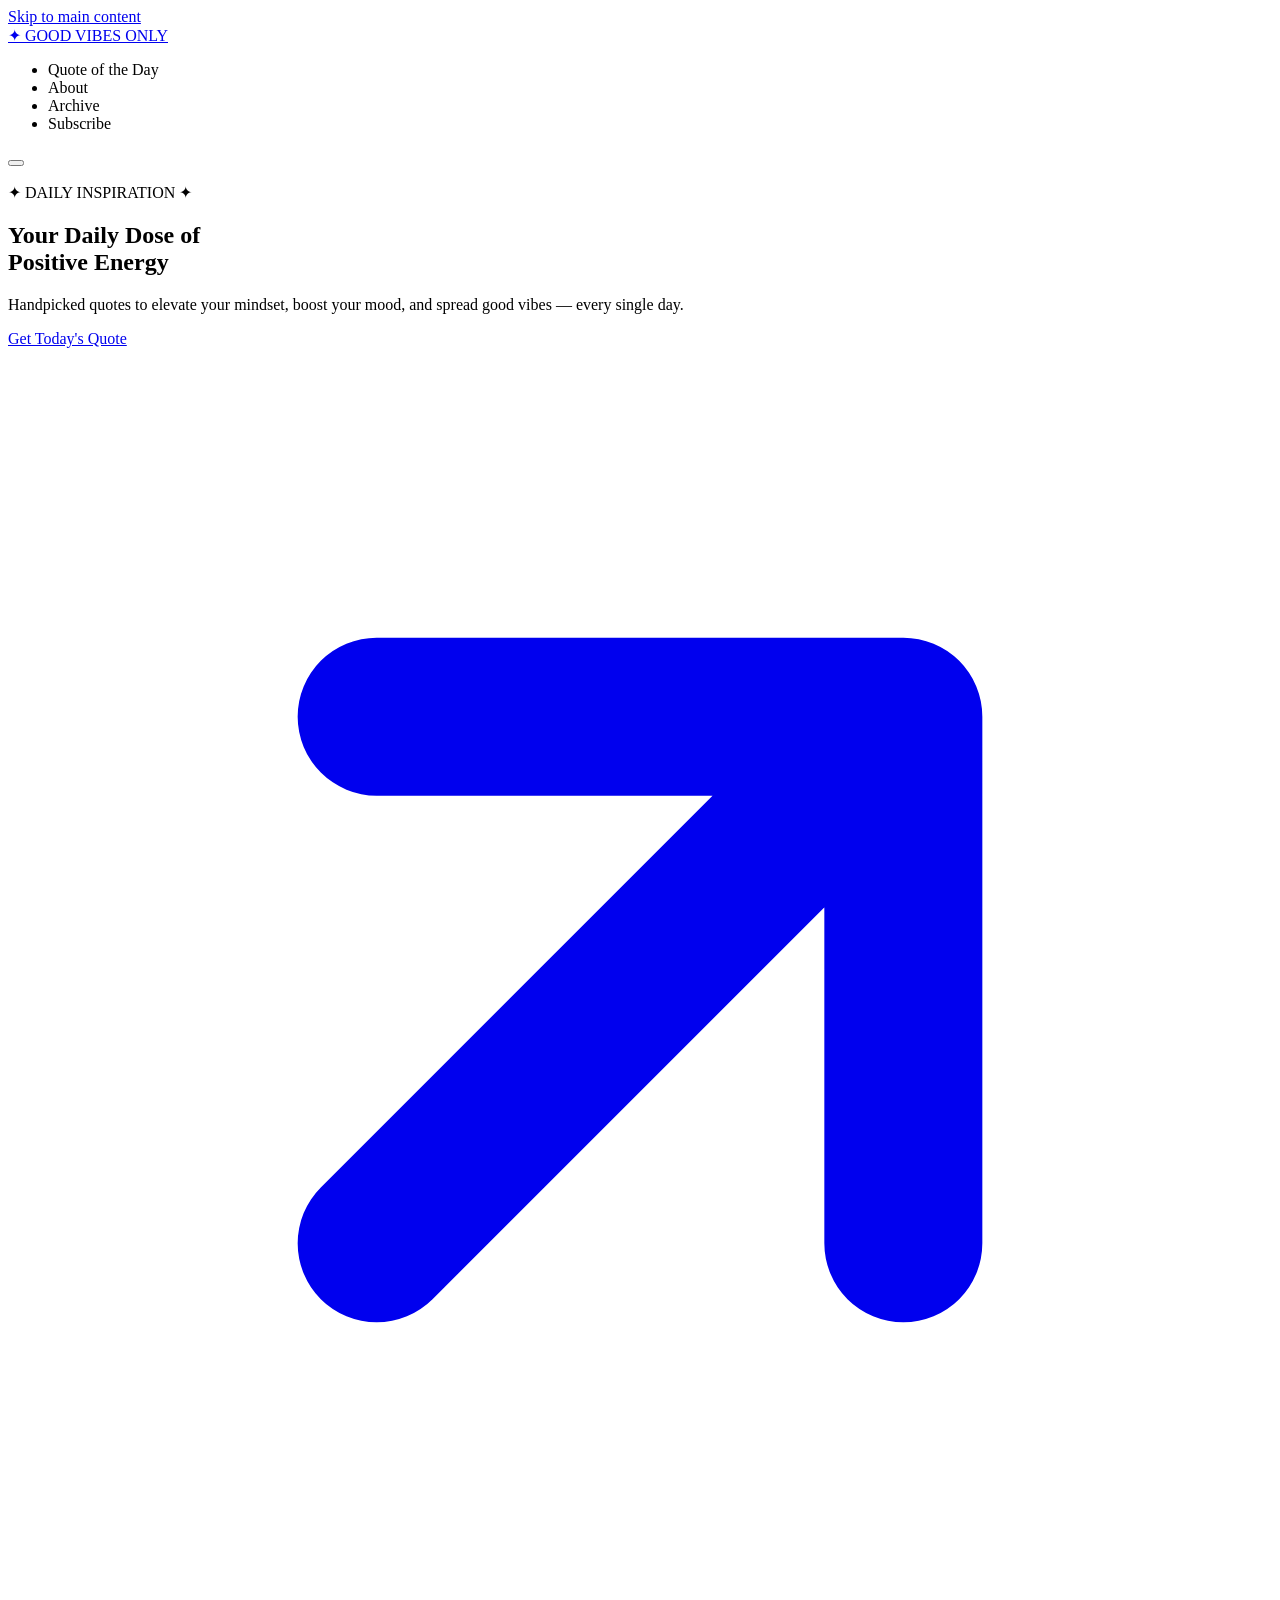
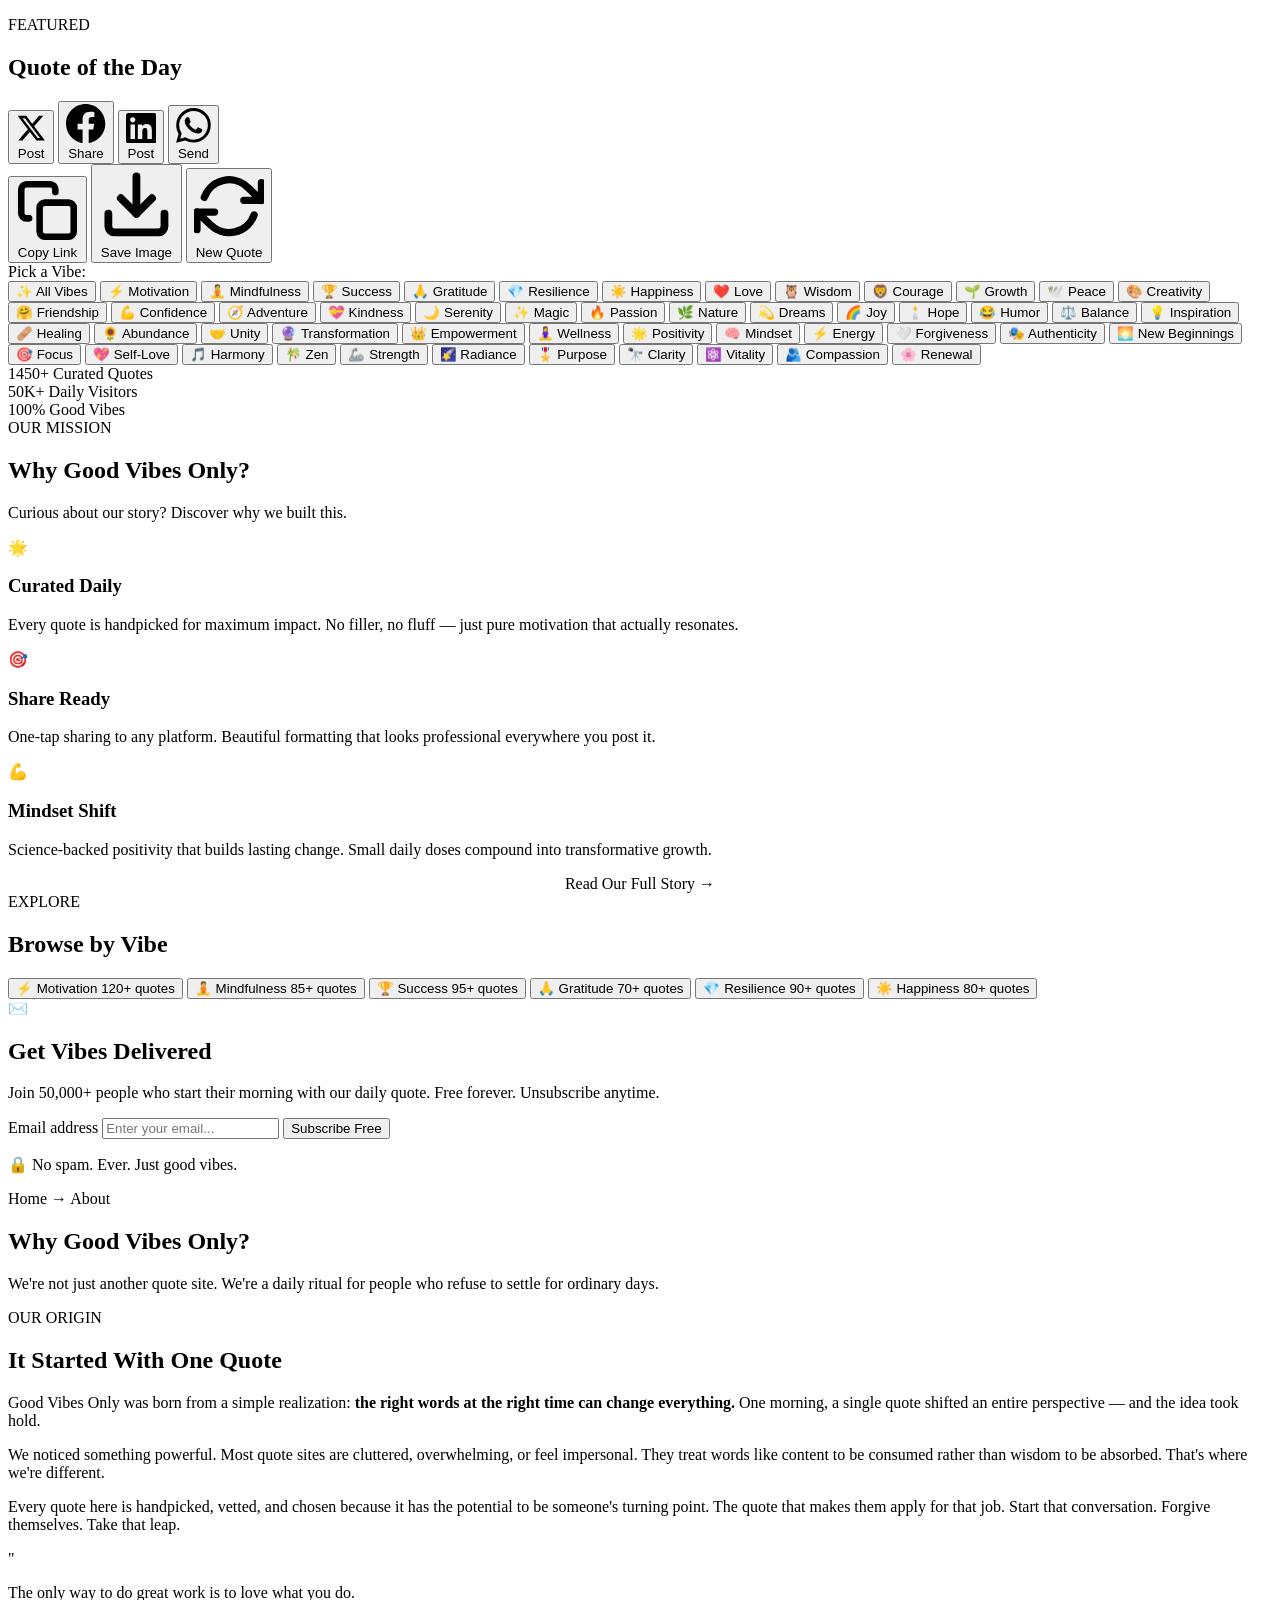
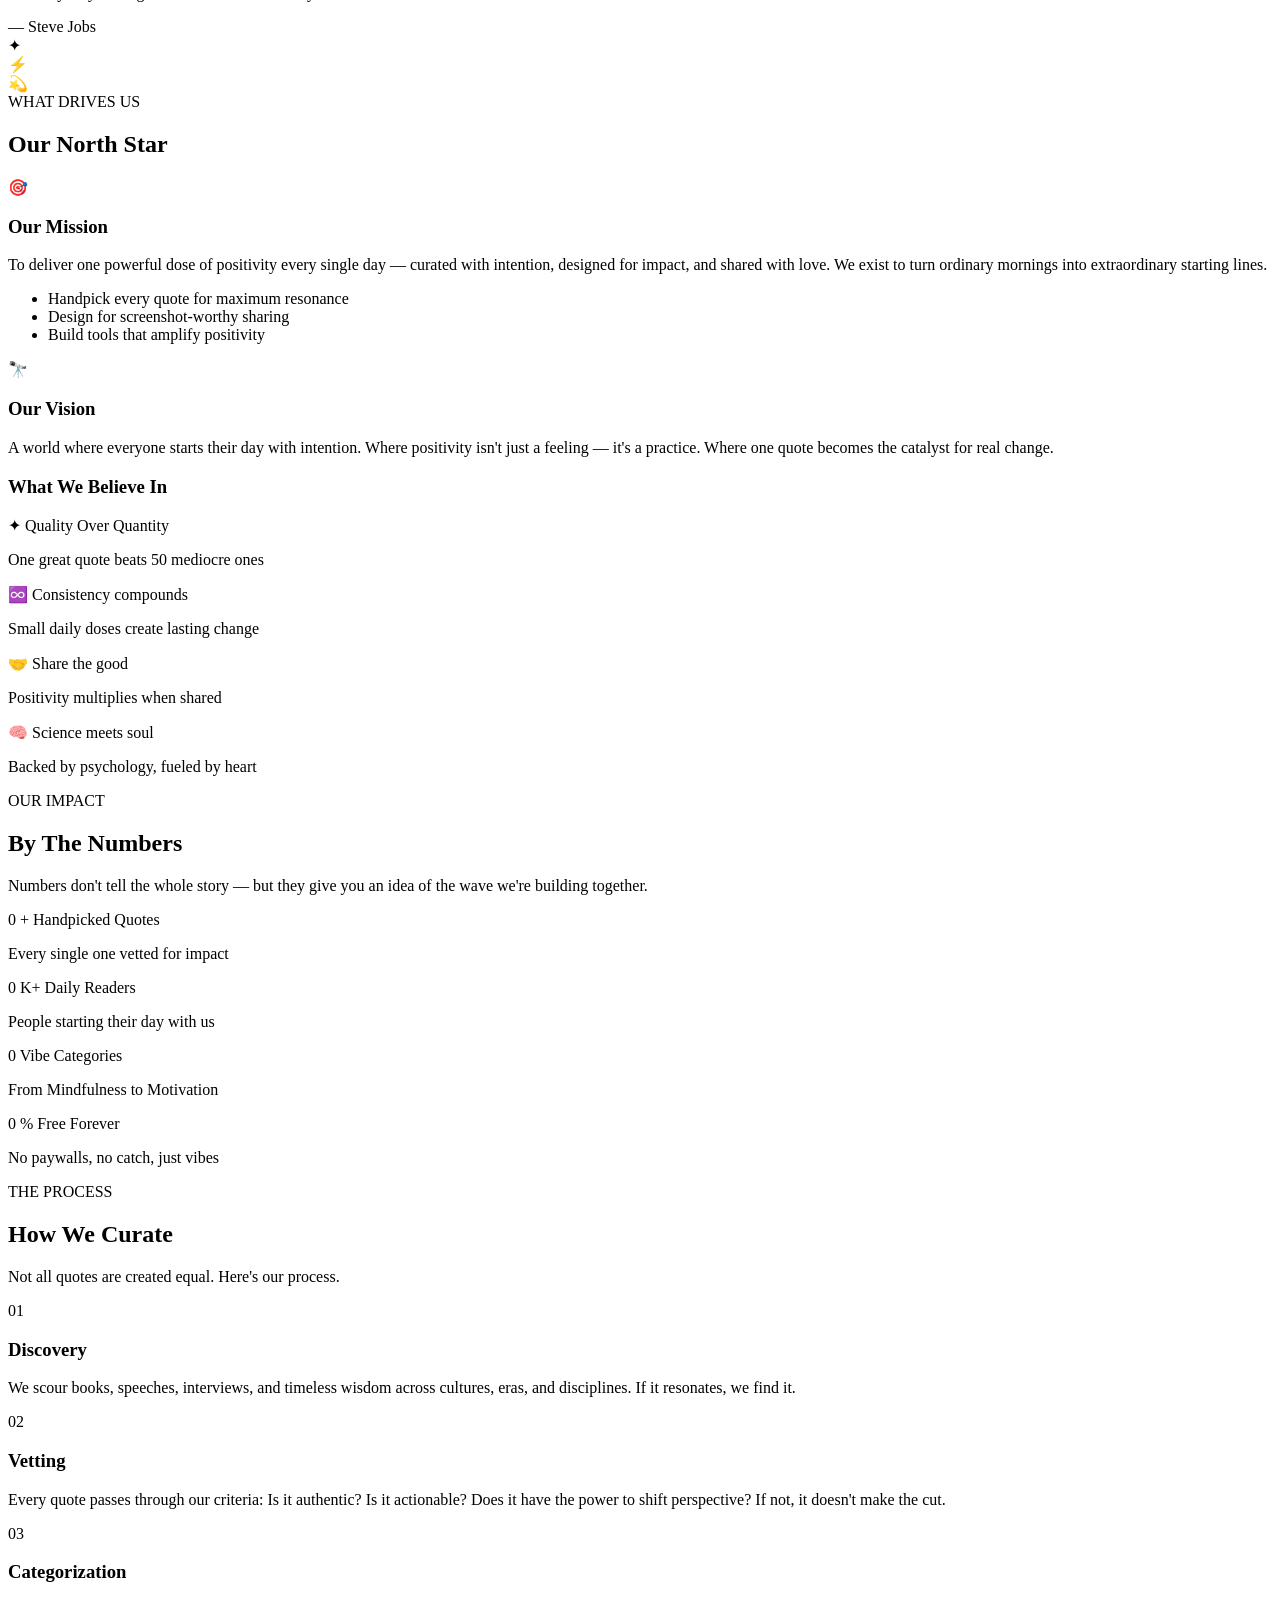
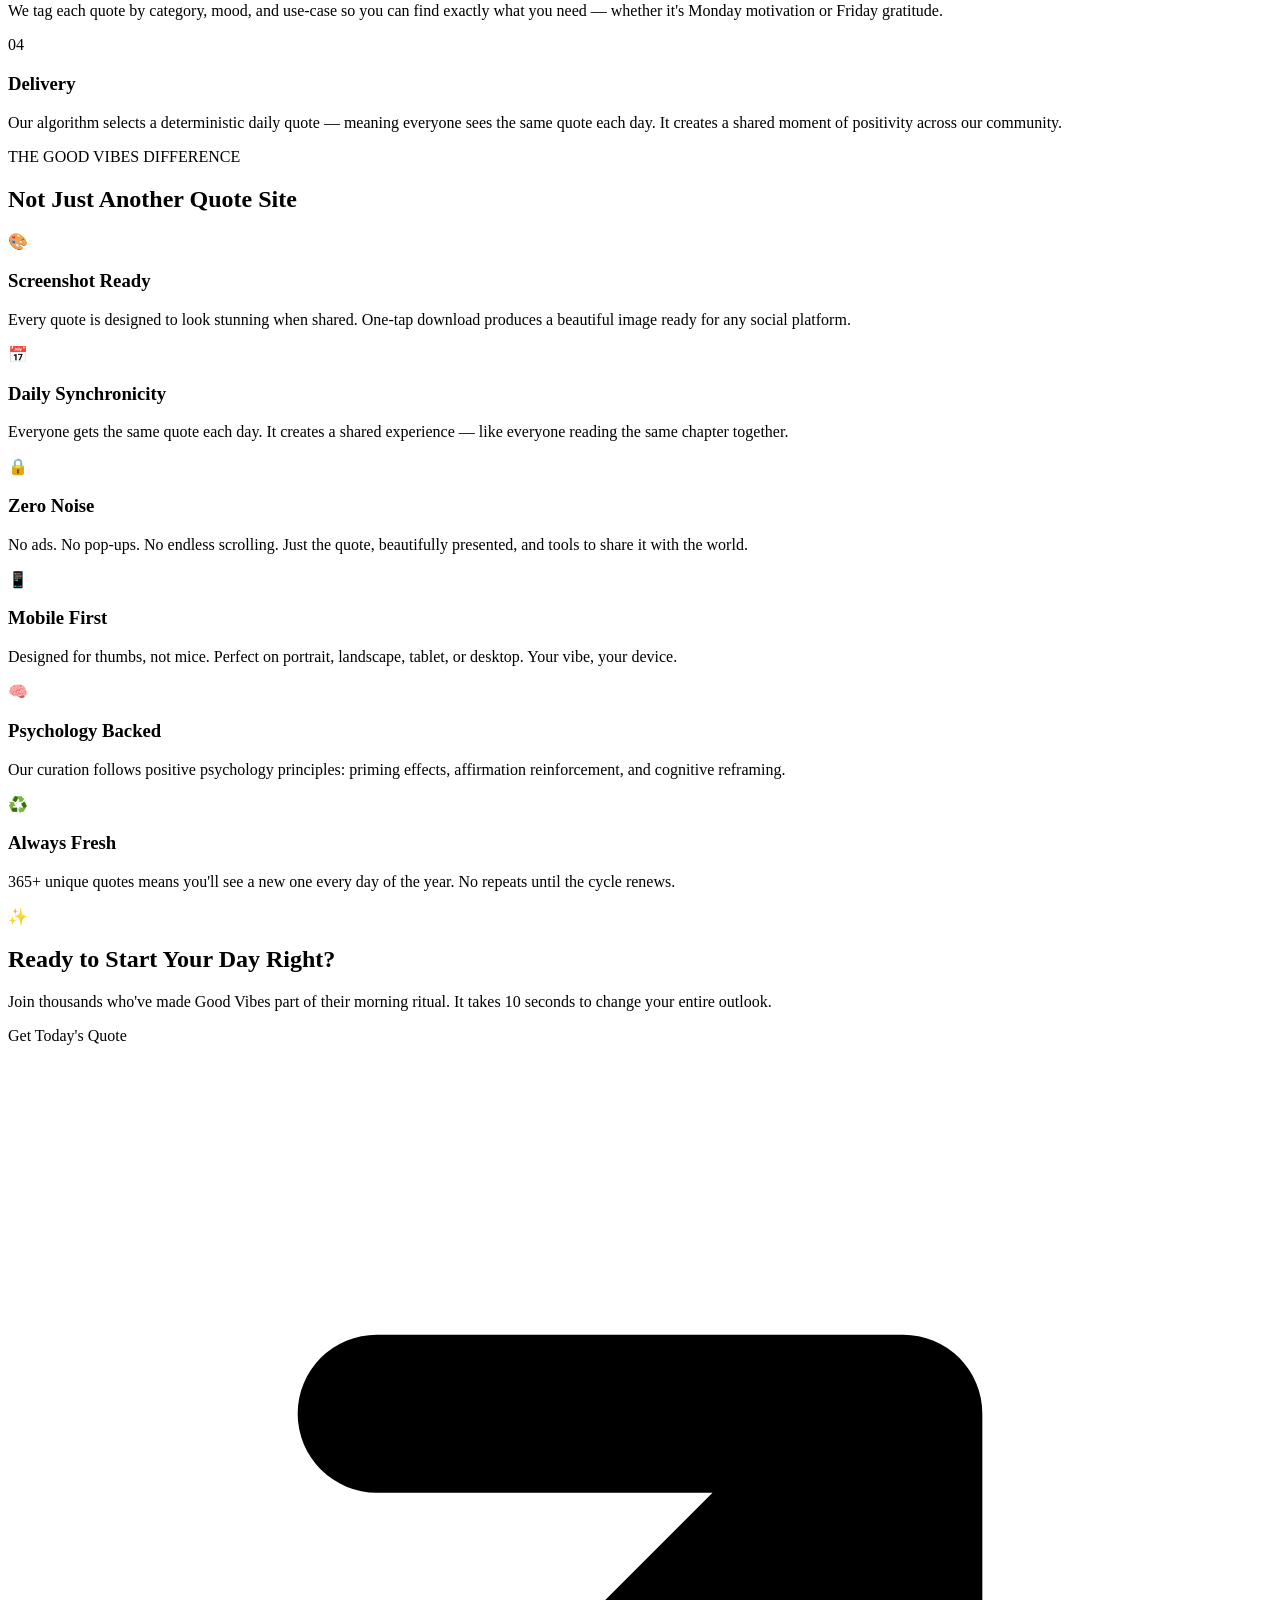
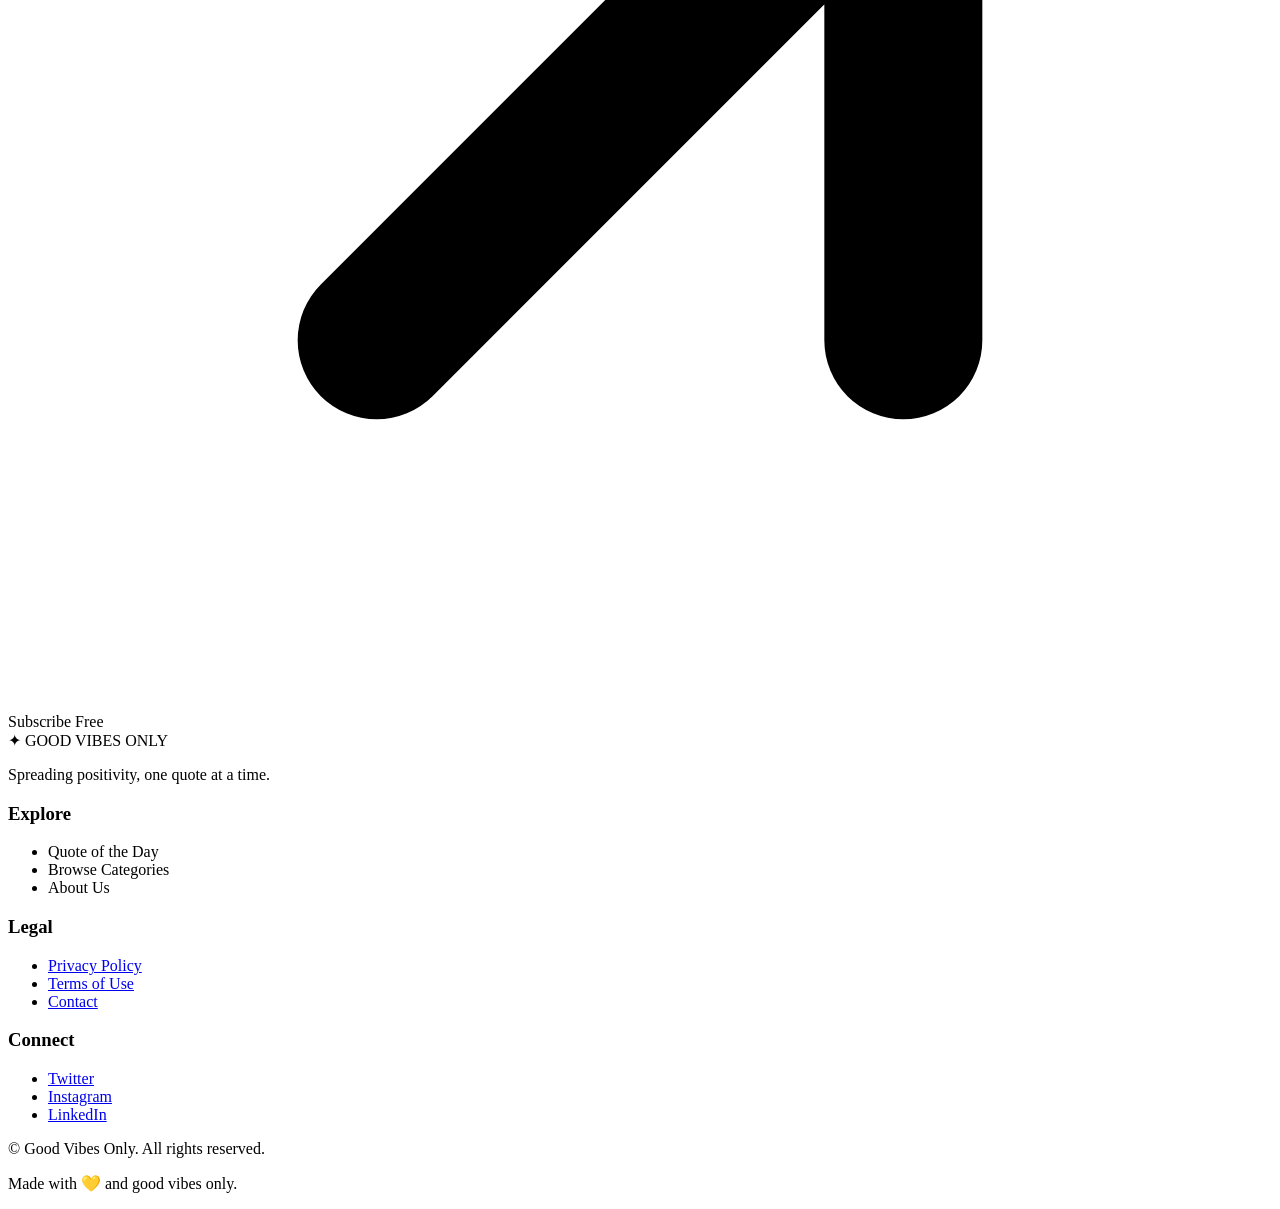
==== index.html @ ecf5b944 "Add index.html" ====
<!DOCTYPE html>
<html lang="en" data-theme="light">
<head>
    <!-- ========== CORE META ========== -->
    <meta charset="UTF-8">
    <meta name="viewport" content="width=device-width, initial-scale=1.0, viewport-fit=cover">
    <meta http-equiv="X-UA-Compatible" content="IE=edge">
    
    <!-- ========== SEO PRIMARY ========== -->
    <title>Good Vibes Only | Daily Positive Quotes & Motivation</title>
    <meta name="title" content="Good Vibes Only | Daily Positive Quotes & Motivation">
    <meta name="description" content="Start your day with powerful positive quotes. Good Vibes Only delivers handpicked motivational quotes to elevate your mindset, boost productivity, and spread positivity. Share inspiration daily.">
    <meta name="keywords" content="positive quotes, daily motivation, good vibes, inspirational quotes, mindfulness, mental health, self improvement, daily affirmations, motivation, positivity">
    <meta name="author" content="Good Vibes Only">
    <meta name="robots" content="index, follow, max-image-preview:large, max-snippet:-1, max-video-preview:-1">
    <link rel="canonical" href="https://goodvibesonly.com/">
    
    <!-- ========== OPEN GRAPH (Facebook/LinkedIn/etc) ========== -->
    <meta property="og:type" content="website">
    <meta property="og:url" content="https://goodvibesonly.com/">
    <meta property="og:title" content="Good Vibes Only | Quote of the Day">
    <meta property="og:description" content="Your daily dose of positivity. Handpicked quotes to inspire, motivate, and transform your mindset.">
    <meta property="og:image" content="https://goodvibesonly.com/img/og-default.jpg">
    <meta property="og:image:width" content="1200">
    <meta property="og:image:height" content="630">
    <meta property="og:image:alt" content="Good Vibes Only - Daily Positive Quote">
    <meta property="og:site_name" content="Good Vibes Only">
    <meta property="og:locale" content="en_US">
    
    <!-- ========== TWITTER CARD ========== -->
    <meta name="twitter:card" content="summary_large_image">
    <meta name="twitter:url" content="https://goodvibesonly.com/">
    <meta name="twitter:title" content="Good Vibes Only | Quote of the Day">
    <meta name="twitter:description" content="Your daily dose of positivity. Handpicked quotes to inspire and transform.">
    <meta name="twitter:image" content="https://goodvibesonly.com/img/twitter-default.jpg">
    <meta name="twitter:creator" content="@goodvibesonly">
    <meta name="twitter:site" content="@goodvibesonly">
    
    <!-- ========== STRUCTURED DATA (JSON-LD) ========== -->
    <script type="application/ld+json">
    {
        "@context": "https://schema.org",
        "@type": "WebSite",
        "name": "Good Vibes Only",
        "url": "https://goodvibesonly.com/",
        "description": "Daily positive quotes and motivation to transform your mindset",
        "publisher": {
            "@type": "Organization",
            "name": "Good Vibes Only",
            "logo": {
                "@type": "ImageObject",
                "url": "https://goodvibesonly.com/img/logo.svg"
            }
        },
        "potentialAction": {
            "@type": "SearchAction",
            "target": "https://goodvibesonly.com/?q={search_term_string}",
            "query-input": "required name=search_term_string"
        }
    }
    </script>
    
    <!-- ========== FAVICON & APP ICONS ========== -->
    <link rel="icon" type="image/svg+xml" href="/img/favicon.svg">
    <link rel="apple-touch-icon" sizes="180x180" href="/img/apple-touch-icon.png">
    <link rel="manifest" href="/site.webmanifest">
    <meta name="theme-color" content="#00aaff">
    <meta name="msapplication-TileColor" content="#00aaff">
    
    <!-- ========== PRECONNECT FOR PERFORMANCE ========== -->
    <link rel="preconnect" href="https://fonts.googleapis.com">
    <link rel="preconnect" href="https://fonts.gstatic.com" crossorigin>
    
    <!-- ========== FONTS (Poppins Bold - Smooth Anatomical) ========== -->
    <link href="https://fonts.googleapis.com/css2?family=Poppins:wght@500;600;700;800;900&family=Inter:wght@400;500;600&display=swap" rel="stylesheet">
    
    <!-- ========== STYLESHEETS ========== -->
    <link rel="stylesheet" href="css/styles.css" id="layout-1">
    <link rel="stylesheet" href="css/styles-blue.css" id="layout-2" disabled>
    <link rel="stylesheet" href="css/about.css">
</head>

<body>
    <!-- ===== SKIP NAVIGATION (Accessibility) ===== -->
    <a href="#main-content" class="skip-link">Skip to main content</a>
    
    <!-- ===== HEADER ===== -->
    <header class="site-header" role="banner">
        <div class="container header-inner">
            <a href="/" class="logo" aria-label="Good Vibes Only - Home">
                <span class="logo-icon" id="logo-toggle" aria-label="Toggle layout theme" title="Click to switch layout">✦</span>
                <span class="logo-text">GOOD VIBES ONLY</span>
            </a>
            <nav class="main-nav" role="navigation" aria-label="Main navigation">
                <ul class="nav-list">
                    <li><a data-route="/#quote-card" class="nav-link active">Quote of the Day</a></li>
                    <li><a data-route="/about" class="nav-link">About</a></li>
                    <li><a data-route="/#archive" class="nav-link">Archive</a></li>
                    <li><a data-route="/#subscribe" class="nav-link nav-cta">Subscribe</a></li>
                </ul>
            </nav>
            <button class="mobile-menu-toggle" aria-label="Toggle menu" aria-expanded="false">
                <span class="hamburger"></span>
            </button>
        </div>
    </header>

    <!-- ===== MAIN CONTENT (SPA PAGES) ===== -->
    <main id="main-content" role="main">
        
        <!-- ============================================ -->
        <!-- PAGE: HOME                                  -->
        <!-- ============================================ -->
        <div data-page="home" class="page-active">
            
            <!-- Hero Section -->
            <section class="hero" aria-label="Hero banner">
                <div class="container hero-inner">
                    <p class="hero-badge" aria-label="Daily inspiration badge">✦ DAILY INSPIRATION ✦</p>
                    <h1 class="hero-title">
                        <div class="hero-prefix">Your Daily Dose of</div>
                        <span class="hero-accent">Positive Energy</span>
                    </h1>
                    <p class="hero-subtitle">Handpicked quotes to elevate your mindset, boost your mood, and spread good vibes — every single day.</p>
                    <a data-route="/#quote-card" href="#quote-card" class="btn btn-primary btn-large">
                        <span>Get Today's Quote</span>
                        <svg class="btn-arrow" viewBox="0 0 24 24" fill="none" stroke="currentColor" stroke-width="3" stroke-linecap="round" stroke-linejoin="round" aria-hidden="true"><path d="M7 17L17 7M17 7H7M17 7V17"/></svg>
                    </a>
                </div>
            </section>

            <!-- Quote of the Day Section -->
            <section id="quote-of-the-day" class="quote-section" aria-labelledby="qotd-heading">
                <div class="container">
                    
                    <!-- Section Header -->
                    <header class="section-header">
                        <span class="section-badge">FEATURED</span>
                        <h2 id="qotd-heading" class="section-title">Quote of the Day</h2>
                        <time id="quote-date" class="quote-date" datetime=""></time>
                    </header>

                    <!-- Quote Card (Screenshot Optimized) -->
                    <article class="quote-card" id="quote-card" itemscope itemtype="https://schema.org/Quote">
                        
                        <!-- Quote Content -->
                        <blockquote class="quote-content" itemprop="text">
                            <p id="quote-text" class="quote-text"></p>
                            <footer class="quote-author" itemscope itemtype="https://schema.org/Person">
                                <cite itemprop="name" id="quote-author"></cite>
                            </footer>
                        </blockquote>

                        <!-- Quote Meta -->
                        <aside class="quote-meta">
                            <span class="quote-category" id="quote-category"></span>
                            <span class="quote-number" id="quote-number"></span>
                        </aside>

                        <!-- Action Buttons -->
                        <div class="quote-actions">
                            
                            <!-- Share Buttons -->
                            <div class="share-group" role="group" aria-label="Share this quote">
                                <button class="btn btn-share btn-twitter" data-platform="twitter" aria-label="Share on Twitter/X">
                                    <svg viewBox="0 0 24 24" fill="currentColor" aria-hidden="true"><path d="M18.244 2.25h3.308l-7.227 8.26 8.502 11.24H16.17l-5.214-6.817L4.99 21.75H1.68l7.73-8.835L1.254 2.25H8.08l4.713 6.231zm-1.161 17.52h1.833L7.084 4.126H5.117z"/></svg>
                                    <span>Post</span>
                                </button>
                                <button class="btn btn-share btn-facebook" data-platform="facebook" aria-label="Share on Facebook">
                                    <svg viewBox="0 0 24 24" fill="currentColor" aria-hidden="true"><path d="M24 12.073c0-6.627-5.373-12-12-12s-12 5.373-12 12c0 5.99 4.388 10.954 10.125 11.854v-8.385H7.078v-3.47h3.047V9.43c0-3.007 1.792-4.669 4.533-4.669 1.312 0 2.686.235 2.686.235v2.953H15.83c-1.491 0-1.956.925-1.956 1.874v2.25h3.328l-.532 3.47h-2.796v8.385C19.612 23.027 24 18.062 24 12.073z"/></svg>
                                    <span>Share</span>
                                </button>
                                <button class="btn btn-share btn-linkedin" data-platform="linkedin" aria-label="Share on LinkedIn">
                                    <svg viewBox="0 0 24 24" fill="currentColor" aria-hidden="true"><path d="M20.447 20.452h-3.554v-5.569c0-1.328-.027-3.037-1.852-3.037-1.853 0-2.136 1.445-2.136 2.939v5.667H9.351V9h3.414v1.561h.046c.477-.9 1.637-1.85 3.37-1.85 3.601 0 4.267 2.37 4.267 5.455v6.286zM5.337 7.433c-1.144 0-2.063-.926-2.063-2.065 0-1.138.92-2.063 2.063-2.063 1.14 0 2.064.925 2.064 2.063 0 1.139-.925 2.065-2.064 2.065zm1.782 13.019H3.555V9h3.564v11.452zM22.225 0H1.771C.792 0 0 .774 0 1.729v20.542C0 23.227.792 24 1.771 24h20.451C23.2 24 24 23.227 24 22.271V1.729C24 .774 23.2 0 22.222 0h.003z"/></svg>
                                    <span>Post</span>
                                </button>
                                <button class="btn btn-share btn-whatsapp" data-platform="whatsapp" aria-label="Share on WhatsApp">
                                    <svg viewBox="0 0 24 24" fill="currentColor" aria-hidden="true"><path d="M17.472 14.382c-.297-.149-1.758-.867-2.03-.967-.273-.099-.471-.148-.67.15-.197.297-.767.966-.94 1.164-.173.199-.347.223-.644.075-.297-.15-1.255-.463-2.39-1.475-.883-.788-1.48-1.761-1.653-2.059-.173-.297-.018-.458.13-.606.134-.133.298-.347.446-.52.149-.174.198-.298.298-.497.099-.198.05-.371-.025-.52-.075-.149-.669-1.612-.916-2.207-.242-.579-.487-.5-.669-.51-.173-.008-.371-.01-.57-.01-.198 0-.52.074-.792.372-.272.297-1.04 1.016-1.04 2.479 0 1.462 1.065 2.875 1.213 3.074.149.198 2.096 3.2 5.077 4.487.709.306 1.262.489 1.694.625.712.227 1.36.195 1.871.118.571-.085 1.758-.719 2.006-1.413.248-.694.248-1.289.173-1.413-.074-.124-.272-.198-.57-.347m-5.421 7.403h-.004a9.87 9.87 0 01-5.031-1.378l-.361-.214-3.741.982.998-3.648-.235-.374a9.86 9.86 0 01-1.51-5.26c.001-5.45 4.436-9.884 9.888-9.884 2.64 0 5.122 1.03 6.988 2.898a9.825 9.825 0 012.893 6.994c-.003 5.45-4.437 9.884-9.885 9.884m8.413-18.297A11.815 11.815 0 0012.05 0C5.495 0 .16 5.335.157 11.892c0 2.096.547 4.142 1.588 5.945L.057 24l6.305-1.654a11.882 11.882 0 005.683 1.448h.005c6.554 0 11.89-5.335 11.893-11.893a11.821 11.821 0 00-3.48-8.413z"/></svg>
                                    <span>Send</span>
                                </button>
                            </div>

                            <!-- Copy Link Button -->
                            <button class="btn btn-secondary btn-copy" id="copy-link-btn" aria-label="Copy quote link">
                                <svg viewBox="0 0 24 24" fill="none" stroke="currentColor" stroke-width="2.5" stroke-linecap="round" stroke-linejoin="round" aria-hidden="true"><rect x="9" y="9" width="13" height="13" rx="2" ry="2"/><path d="M5 15H4a2 2 0 01-2-2V4a2 2 0 012-2h9a2 2 0 012 2v1"/></svg>
                                <span>Copy Link</span>
                            </button>

                            <!-- Download Screenshot Button -->
                            <button class="btn btn-secondary btn-download" id="download-btn" aria-label="Download quote as image">
                                <svg viewBox="0 0 24 24" fill="none" stroke="currentColor" stroke-width="2.5" stroke-linecap="round" stroke-linejoin="round" aria-hidden="true"><path d="M21 15v4a2 2 0 01-2 2H5a2 2 0 01-2-2v-4"/><polyline points="7 10 12 15 17 10"/><line x1="12" y1="15" x2="12" y2="3"/></svg>
                                <span>Save Image</span>
                            </button>

                            <!-- New Quote Button -->
                            <button class="btn btn-accent btn-new-quote" id="new-quote-btn" aria-label="Get new random quote">
                                <svg viewBox="0 0 24 24" fill="none" stroke="currentColor" stroke-width="2.5" stroke-linecap="round" stroke-linejoin="round" aria-hidden="true"><polyline points="23 4 23 10 17 10"/><polyline points="1 20 1 14 7 14"/><path d="M3.51 9a9 9 0 0114.85-3.36L23 10M1 14l4.64 4.36A9 9 0 0020.49 15"/></svg>
                                <span>New Quote</span>
                            </button>
                        </div>
                    </article>

                    <!-- Vibe Selector -->
                    <div class="vibe-selector" aria-label="Filter quotes by vibe">
                        <span class="vibe-label">Pick a Vibe:</span>
                        <div class="vibe-buttons" role="group" aria-label="Vibe categories">
                            <button class="vibe-btn active" data-vibe="all" aria-pressed="true">
                                <span class="vibe-emoji">✨</span>
                                <span class="vibe-name">All Vibes</span>
                            </button>
                            <button class="vibe-btn" data-vibe="motivation" aria-pressed="false">
                                <span class="vibe-emoji">⚡</span>
                                <span class="vibe-name">Motivation</span>
                            </button>
                            <button class="vibe-btn" data-vibe="mindfulness" aria-pressed="false">
                                <span class="vibe-emoji">🧘</span>
                                <span class="vibe-name">Mindfulness</span>
                            </button>
                            <button class="vibe-btn" data-vibe="success" aria-pressed="false">
                                <span class="vibe-emoji">🏆</span>
                                <span class="vibe-name">Success</span>
                            </button>
                            <button class="vibe-btn" data-vibe="gratitude" aria-pressed="false">
                                <span class="vibe-emoji">🙏</span>
                                <span class="vibe-name">Gratitude</span>
                            </button>
                            <button class="vibe-btn" data-vibe="resilience" aria-pressed="false">
                                <span class="vibe-emoji">💎</span>
                                <span class="vibe-name">Resilience</span>
                            </button>
                            <button class="vibe-btn" data-vibe="happiness" aria-pressed="false">
                                <span class="vibe-emoji">☀️</span>
                                <span class="vibe-name">Happiness</span>
                            </button>
                            <button class="vibe-btn" data-vibe="love" aria-pressed="false">
                                <span class="vibe-emoji">❤️</span>
                                <span class="vibe-name">Love</span>
                            </button>
                            <button class="vibe-btn" data-vibe="wisdom" aria-pressed="false">
                                <span class="vibe-emoji">🦉</span>
                                <span class="vibe-name">Wisdom</span>
                            </button>
                            <button class="vibe-btn" data-vibe="courage" aria-pressed="false">
                                <span class="vibe-emoji">🦁</span>
                                <span class="vibe-name">Courage</span>
                            </button>
                            <button class="vibe-btn" data-vibe="growth" aria-pressed="false">
                                <span class="vibe-emoji">🌱</span>
                                <span class="vibe-name">Growth</span>
                            </button>
                            <button class="vibe-btn" data-vibe="peace" aria-pressed="false">
                                <span class="vibe-emoji">🕊️</span>
                                <span class="vibe-name">Peace</span>
                            </button>
                            <button class="vibe-btn" data-vibe="creativity" aria-pressed="false">
                                <span class="vibe-emoji">🎨</span>
                                <span class="vibe-name">Creativity</span>
                            </button>
                            <button class="vibe-btn" data-vibe="friendship" aria-pressed="false">
                                <span class="vibe-emoji">🤗</span>
                                <span class="vibe-name">Friendship</span>
                            </button>
                            <button class="vibe-btn" data-vibe="confidence" aria-pressed="false">
                                <span class="vibe-emoji">💪</span>
                                <span class="vibe-name">Confidence</span>
                            </button>
                            <button class="vibe-btn" data-vibe="adventure" aria-pressed="false">
                                <span class="vibe-emoji">🧭</span>
                                <span class="vibe-name">Adventure</span>
                            </button>
                            <button class="vibe-btn" data-vibe="kindness" aria-pressed="false">
                                <span class="vibe-emoji">💝</span>
                                <span class="vibe-name">Kindness</span>
                            </button>
                            <button class="vibe-btn" data-vibe="serenity" aria-pressed="false">
                                <span class="vibe-emoji">🌙</span>
                                <span class="vibe-name">Serenity</span>
                            </button>
                            <button class="vibe-btn" data-vibe="magic" aria-pressed="false">
                                <span class="vibe-emoji">✨</span>
                                <span class="vibe-name">Magic</span>
                            </button>
                            <button class="vibe-btn" data-vibe="passion" aria-pressed="false">
                                <span class="vibe-emoji">🔥</span>
                                <span class="vibe-name">Passion</span>
                            </button>
                            <button class="vibe-btn" data-vibe="nature" aria-pressed="false">
                                <span class="vibe-emoji">🌿</span>
                                <span class="vibe-name">Nature</span>
                            </button>
                            <button class="vibe-btn" data-vibe="dreams" aria-pressed="false">
                                <span class="vibe-emoji">💫</span>
                                <span class="vibe-name">Dreams</span>
                            </button>
                            <button class="vibe-btn" data-vibe="joy" aria-pressed="false">
                                <span class="vibe-emoji">🌈</span>
                                <span class="vibe-name">Joy</span>
                            </button>
                            <button class="vibe-btn" data-vibe="hope" aria-pressed="false">
                                <span class="vibe-emoji">🕯️</span>
                                <span class="vibe-name">Hope</span>
                            </button>
                            <button class="vibe-btn" data-vibe="humor" aria-pressed="false">
                                <span class="vibe-emoji">😂</span>
                                <span class="vibe-name">Humor</span>
                            </button>
                            <button class="vibe-btn" data-vibe="balance" aria-pressed="false">
                                <span class="vibe-emoji">⚖️</span>
                                <span class="vibe-name">Balance</span>
                            </button>
                            <button class="vibe-btn" data-vibe="inspiration" aria-pressed="false">
                                <span class="vibe-emoji">💡</span>
                                <span class="vibe-name">Inspiration</span>
                            </button>
                            <button class="vibe-btn" data-vibe="healing" aria-pressed="false">
                                <span class="vibe-emoji">🩹</span>
                                <span class="vibe-name">Healing</span>
                            </button>
                            <button class="vibe-btn" data-vibe="abundance" aria-pressed="false">
                                <span class="vibe-emoji">🌻</span>
                                <span class="vibe-name">Abundance</span>
                            </button>
                            <button class="vibe-btn" data-vibe="unity" aria-pressed="false">
                                <span class="vibe-emoji">🤝</span>
                                <span class="vibe-name">Unity</span>
                            </button>
                            <button class="vibe-btn" data-vibe="transformation" aria-pressed="false">
                                <span class="vibe-emoji">🔮</span>
                                <span class="vibe-name">Transformation</span>
                            </button>
                            <button class="vibe-btn" data-vibe="empowerment" aria-pressed="false">
                                <span class="vibe-emoji">👑</span>
                                <span class="vibe-name">Empowerment</span>
                            </button>
                            <button class="vibe-btn" data-vibe="wellness" aria-pressed="false">
                                <span class="vibe-emoji">🧘‍♀️</span>
                                <span class="vibe-name">Wellness</span>
                            </button>
                            <button class="vibe-btn" data-vibe="positivity" aria-pressed="false">
                                <span class="vibe-emoji">🌟</span>
                                <span class="vibe-name">Positivity</span>
                            </button>
                            <button class="vibe-btn" data-vibe="mindset" aria-pressed="false">
                                <span class="vibe-emoji">🧠</span>
                                <span class="vibe-name">Mindset</span>
                            </button>
                            <button class="vibe-btn" data-vibe="energy" aria-pressed="false">
                                <span class="vibe-emoji">⚡</span>
                                <span class="vibe-name">Energy</span>
                            </button>
                            <button class="vibe-btn" data-vibe="forgiveness" aria-pressed="false">
                                <span class="vibe-emoji">🤍</span>
                                <span class="vibe-name">Forgiveness</span>
                            </button>
                            <button class="vibe-btn" data-vibe="authenticity" aria-pressed="false">
                                <span class="vibe-emoji">🎭</span>
                                <span class="vibe-name">Authenticity</span>
                            </button>
                            <button class="vibe-btn" data-vibe="new_beginnings" aria-pressed="false">
                                <span class="vibe-emoji">🌅</span>
                                <span class="vibe-name">New Beginnings</span>
                            </button>
                            <button class="vibe-btn" data-vibe="focus" aria-pressed="false">
                                <span class="vibe-emoji">🎯</span>
                                <span class="vibe-name">Focus</span>
                            </button>
                            <button class="vibe-btn" data-vibe="self_love" aria-pressed="false">
                                <span class="vibe-emoji">💖</span>
                                <span class="vibe-name">Self-Love</span>
                            </button>
                            <button class="vibe-btn" data-vibe="harmony" aria-pressed="false">
                                <span class="vibe-emoji">🎵</span>
                                <span class="vibe-name">Harmony</span>
                            </button>
                            <button class="vibe-btn" data-vibe="zen" aria-pressed="false">
                                <span class="vibe-emoji">🎋</span>
                                <span class="vibe-name">Zen</span>
                            </button>
                            <button class="vibe-btn" data-vibe="strength" aria-pressed="false">
                                <span class="vibe-emoji">🦾</span>
                                <span class="vibe-name">Strength</span>
                            </button>
                            <button class="vibe-btn" data-vibe="radiance" aria-pressed="false">
                                <span class="vibe-emoji">🌠</span>
                                <span class="vibe-name">Radiance</span>
                            </button>
                            <button class="vibe-btn" data-vibe="purpose" aria-pressed="false">
                                <span class="vibe-emoji">🎖️</span>
                                <span class="vibe-name">Purpose</span>
                            </button>
                            <button class="vibe-btn" data-vibe="clarity" aria-pressed="false">
                                <span class="vibe-emoji">🔭</span>
                                <span class="vibe-name">Clarity</span>
                            </button>
                            <button class="vibe-btn" data-vibe="vitality" aria-pressed="false">
                                <span class="vibe-emoji">⚛️</span>
                                <span class="vibe-name">Vitality</span>
                            </button>
                            <button class="vibe-btn" data-vibe="compassion" aria-pressed="false">
                                <span class="vibe-emoji">🫂</span>
                                <span class="vibe-name">Compassion</span>
                            </button>
                            <button class="vibe-btn" data-vibe="renewal" aria-pressed="false">
                                <span class="vibe-emoji">🌸</span>
                                <span class="vibe-name">Renewal</span>
                            </button>
                        </div>
                    </div>

                    <!-- Quick Stats -->
                    <div class="quick-stats" aria-label="Community statistics">
                        <div class="stat-item">
                            <span class="stat-value" id="total-quotes">1450+</span>
                            <span class="stat-label">Curated Quotes</span>
                        </div>
                        <div class="stat-item">
                            <span class="stat-value">50K+</span>
                            <span class="stat-label">Daily Visitors</span>
                        </div>
                        <div class="stat-item">
                            <span class="stat-value">100%</span>
                            <span class="stat-label">Good Vibes</span>
                        </div>
                    </div>
                </div>
            </section>

            <!-- About Section (Home Preview - links to full About page) -->
            <section id="about" class="about-section" aria-labelledby="about-heading">
                <div class="container">
                    <header class="section-header">
                        <span class="section-badge">OUR MISSION</span>
                        <h2 id="about-heading" class="section-title">Why Good Vibes Only?</h2>
                        <p class="section-subtitle">Curious about our story? Discover why we built this.</p>
                    </header>
                    <div class="about-grid">
                        <article class="about-card animate-on-scroll">
                            <div class="about-icon" aria-hidden="true">🌟</div>
                            <h3 class="about-title">Curated Daily</h3>
                            <p class="about-text">Every quote is handpicked for maximum impact. No filler, no fluff — just pure motivation that actually resonates.</p>
                        </article>
                        <article class="about-card animate-on-scroll">
                            <div class="about-icon" aria-hidden="true">🎯</div>
                            <h3 class="about-title">Share Ready</h3>
                            <p class="about-text">One-tap sharing to any platform. Beautiful formatting that looks professional everywhere you post it.</p>
                        </article>
                        <article class="about-card animate-on-scroll">
                            <div class="about-icon" aria-hidden="true">💪</div>
                            <h3 class="about-title">Mindset Shift</h3>
                            <p class="about-text">Science-backed positivity that builds lasting change. Small daily doses compound into transformative growth.</p>
                        </article>
                    </div>
                    <div style="text-align: center; margin-top: var(--space-2xl);">
                        <a data-route="/about" class="btn btn-secondary btn-large">
                            <span>Read Our Full Story →</span>
                        </a>
                    </div>
                </div>
            </section>

            <!-- Categories / Archive Section -->
            <section id="archive" class="archive-section" aria-labelledby="archive-heading">
                <div class="container">
                    <header class="section-header">
                        <span class="section-badge">EXPLORE</span>
                        <h2 id="archive-heading" class="section-title">Browse by Vibe</h2>
                    </header>
                    <div class="category-grid" role="list" aria-label="Quote categories">
                        <button class="category-card" data-category="motivation" role="listitem">
                            <span class="category-icon" aria-hidden="true">⚡</span>
                            <span class="category-name">Motivation</span>
                            <span class="category-count">120+ quotes</span>
                        </button>
                        <button class="category-card" data-category="mindfulness" role="listitem">
                            <span class="category-icon" aria-hidden="true">🧘</span>
                            <span class="category-name">Mindfulness</span>
                            <span class="category-count">85+ quotes</span>
                        </button>
                        <button class="category-card" data-category="success" role="listitem">
                            <span class="category-icon" aria-hidden="true">🏆</span>
                            <span class="category-name">Success</span>
                            <span class="category-count">95+ quotes</span>
                        </button>
                        <button class="category-card" data-category="gratitude" role="listitem">
                            <span class="category-icon" aria-hidden="true">🙏</span>
                            <span class="category-name">Gratitude</span>
                            <span class="category-count">70+ quotes</span>
                        </button>
                        <button class="category-card" data-category="resilience" role="listitem">
                            <span class="category-icon" aria-hidden="true">💎</span>
                            <span class="category-name">Resilience</span>
                            <span class="category-count">90+ quotes</span>
                        </button>
                        <button class="category-card" data-category="happiness" role="listitem">
                            <span class="category-icon" aria-hidden="true">☀️</span>
                            <span class="category-name">Happiness</span>
                            <span class="category-count">80+ quotes</span>
                        </button>
                    </div>
                </div>
            </section>

            <!-- Newsletter / Subscribe Section -->
            <section id="subscribe" class="subscribe-section" aria-labelledby="subscribe-heading">
                <div class="container">
                    <div class="subscribe-card">
                        <header class="subscribe-header">
                            <span class="subscribe-icon" aria-hidden="true">✉️</span>
                            <h2 id="subscribe-heading" class="subscribe-title">Get Vibes Delivered</h2>
                            <p class="subscribe-text">Join 50,000+ people who start their morning with our daily quote. Free forever. Unsubscribe anytime.</p>
                        </header>
                        <form class="subscribe-form" action="#" method="POST" aria-label="Newsletter subscription">
                            <div class="form-row">
                                <label for="email-input" class="sr-only">Email address</label>
                                <input 
                                    type="email" 
                                    id="email-input" 
                                    name="email" 
                                    class="form-input" 
                                    placeholder="Enter your email..."
                                    required
                                    autocomplete="email"
                                    aria-required="true"
                                >
                                <button type="submit" class="btn btn-primary btn-submit">
                                    <span>Subscribe Free</span>
                                </button>
                            </div>
                            <p class="form-note">🔒 No spam. Ever. Just good vibes.</p>
                        </form>
                    </div>
                </div>
            </section>

        </div><!-- END: HOME PAGE -->

        <!-- ============================================ -->
        <!-- PAGE: ABOUT                                 -->
        <!-- ============================================ -->
        <div data-page="about">
            
            <!-- About Hero -->
            <section id="about-hero" class="about-hero" aria-label="About page hero">
                <div class="container about-hero-inner">
                    <nav class="breadcrumb" aria-label="Breadcrumb">
                        <a data-route="/">Home</a>
                        <span class="breadcrumb-sep" aria-hidden="true">→</span>
                        <span aria-current="page">About</span>
                    </nav>
                    <h1 class="about-hero-title animate-on-scroll">
                        Why <span class="text-accent">Good Vibes Only</span>?
                    </h1>
                    <p class="about-hero-subtitle animate-on-scroll">
                        We're not just another quote site. We're a daily ritual for people who refuse to settle for ordinary days.
                    </p>
                    <div class="hero-decoration" aria-hidden="true">
                        <span class="deco-ring deco-ring-1"></span>
                        <span class="deco-ring deco-ring-2"></span>
                        <span class="deco-dot deco-dot-1"></span>
                        <span class="deco-dot deco-dot-2"></span>
                    </div>
                </div>
            </section>

            <!-- Origin Story -->
            <section id="origin-story" class="about-story" aria-labelledby="story-heading">
                <div class="container">
                    <div class="story-grid">
                        <div class="story-content animate-on-scroll">
                            <span class="section-badge">OUR ORIGIN</span>
                            <h2 id="story-heading" class="story-title">It Started With One Quote</h2>
                            <p class="story-text">
                                Good Vibes Only was born from a simple realization: <strong>the right words at the right time can change everything.</strong> One morning, a single quote shifted an entire perspective — and the idea took hold.
                            </p>
                            <p class="story-text">
                                We noticed something powerful. Most quote sites are cluttered, overwhelming, or feel impersonal. They treat words like content to be consumed rather than wisdom to be absorbed. That's where we're different.
                            </p>
                            <p class="story-text">
                                Every quote here is handpicked, vetted, and chosen because it has the potential to be someone's turning point. The quote that makes them apply for that job. Start that conversation. Forgive themselves. Take that leap.
                            </p>
                        </div>
                        <div class="story-visual animate-on-scroll" aria-hidden="true">
                            <div class="quote-showcase">
                                <span class="showcase-quote-mark">"</span>
                                <p class="showcase-text">The only way to do great work is to love what you do.</p>
                                <span class="showcase-author">— Steve Jobs</span>
                            </div>
                            <div class="floating-element float-1" aria-hidden="true">✦</div>
                            <div class="floating-element float-2" aria-hidden="true">⚡</div>
                            <div class="floating-element float-3" aria-hidden="true">💫</div>
                        </div>
                    </div>
                </div>
            </section>

            <!-- Mission / Vision / Values -->
            <section id="mission" class="about-mission" aria-labelledby="mission-heading">
                <div class="container">
                    <header class="section-header animate-on-scroll">
                        <span class="section-badge">WHAT DRIVES US</span>
                        <h2 id="mission-heading" class="section-title">Our North Star</h2>
                    </header>
                    
                    <div class="mission-grid">
                        <!-- Mission Card -->
                        <article class="mission-card mission-primary animate-on-scroll">
                            <div class="mission-icon-wrap">
                                <span class="mission-icon" aria-hidden="true">🎯</span>
                                <span class="mission-glow" aria-hidden="true"></span>
                            </div>
                            <h3 class="mission-title">Our Mission</h3>
                            <p class="mission-text">
                                To deliver one powerful dose of positivity every single day — curated with intention, designed for impact, and shared with love. We exist to turn ordinary mornings into extraordinary starting lines.
                            </p>
                            <ul class="mission-points">
                                <li>Handpick every quote for maximum resonance</li>
                                <li>Design for screenshot-worthy sharing</li>
                                <li>Build tools that amplify positivity</li>
                            </ul>
                        </article>

                        <!-- Vision Card -->
                        <article class="mission-card animate-on-scroll">
                            <div class="mission-icon-wrap">
                                <span class="mission-icon" aria-hidden="true">🔭</span>
                            </div>
                            <h3 class="mission-title">Our Vision</h3>
                            <p class="mission-text">
                                A world where everyone starts their day with intention. Where positivity isn't just a feeling — it's a practice. Where one quote becomes the catalyst for real change.
                            </p>
                        </article>

                        <!-- Values Grid -->
                        <div class="values-section animate-on-scroll">
                            <h3 class="values-heading">What We Believe In</h3>
                            <div class="values-grid stagger-children">
                                <div class="value-item">
                                    <span class="value-icon" aria-hidden="true">✦</span>
                                    <span class="value-name">Quality Over Quantity</span>
                                    <p class="value-desc">One great quote beats 50 mediocre ones</p>
                                </div>
                                <div class="value-item">
                                    <span class="value-icon" aria-hidden="true">♾️</span>
                                    <span class="value-name">Consistency compounds</span>
                                    <p class="value-desc">Small daily doses create lasting change</p>
                                </div>
                                <div class="value-item">
                                    <span class="value-icon" aria-hidden="true">🤝</span>
                                    <span class="value-name">Share the good</span>
                                    <p class="value-desc">Positivity multiplies when shared</p>
                                </div>
                                <div class="value-item">
                                    <span class="value-icon" aria-hidden="true">🧠</span>
                                    <span class="value-name">Science meets soul</span>
                                    <p class="value-desc">Backed by psychology, fueled by heart</p>
                                </div>
                            </div>
                        </div>
                    </div>
                </div>
            </section>

            <!-- By The Numbers -->
            <section id="stats" class="about-stats" aria-label="Impact statistics">
                <div class="container">
                    <header class="section-header animate-on-scroll">
                        <span class="section-badge">OUR IMPACT</span>
                        <h2 class="section-title">By The Numbers</h2>
                        <p class="section-subtitle">Numbers don't tell the whole story — but they give you an idea of the wave we're building together.</p>
                    </header>
                    
                    <div class="stats-grid stagger-children">
                        <div class="stat-card">
                            <span class="stat-number" data-target="105">0</span>
                            <span class="stat-suffix">+</span>
                            <span class="stat-label">Handpicked Quotes</span>
                            <p class="stat-desc">Every single one vetted for impact</p>
                        </div>
                        <div class="stat-card">
                            <span class="stat-number" data-target="50">0</span>
                            <span class="stat-suffix">K+</span>
                            <span class="stat-label">Daily Readers</span>
                            <p class="stat-desc">People starting their day with us</p>
                        </div>
                        <div class="stat-card">
                            <span class="stat-number" data-target="6">0</span>
                            <span class="stat-suffix"></span>
                            <span class="stat-label">Vibe Categories</span>
                            <p class="stat-desc">From Mindfulness to Motivation</p>
                        </div>
                        <div class="stat-card">
                            <span class="stat-number" data-target="100">0</span>
                            <span class="stat-suffix">%</span>
                            <span class="stat-label">Free Forever</span>
                            <p class="stat-desc">No paywalls, no catch, just vibes</p>
                        </div>
                    </div>
                </div>
            </section>

            <!-- How We Curate (Timeline) -->
            <section id="process" class="about-how" aria-labelledby="how-heading">
                <div class="container">
                    <header class="section-header animate-on-scroll">
                        <span class="section-badge">THE PROCESS</span>
                        <h2 id="how-heading" class="section-title">How We Curate</h2>
                        <p class="section-subtitle">Not all quotes are created equal. Here's our process.</p>
                    </header>
                    
                    <div class="timeline">
                        <div class="timeline-item animate-on-scroll">
                            <div class="timeline-marker" aria-hidden="true">
                                <span class="marker-number">01</span>
                                <span class="marker-line"></span>
                            </div>
                            <div class="timeline-content">
                                <h3 class="timeline-title">Discovery</h3>
                                <p class="timeline-text">We scour books, speeches, interviews, and timeless wisdom across cultures, eras, and disciplines. If it resonates, we find it.</p>
                            </div>
                        </div>
                        
                        <div class="timeline-item animate-on-scroll">
                            <div class="timeline-marker" aria-hidden="true">
                                <span class="marker-number">02</span>
                                <span class="marker-line"></span>
                            </div>
                            <div class="timeline-content">
                                <h3 class="timeline-title">Vetting</h3>
                                <p class="timeline-text">Every quote passes through our criteria: Is it authentic? Is it actionable? Does it have the power to shift perspective? If not, it doesn't make the cut.</p>
                            </div>
                        </div>
                        
                        <div class="timeline-item animate-on-scroll">
                            <div class="timeline-marker" aria-hidden="true">
                                <span class="marker-number">03</span>
                                <span class="marker-line"></span>
                            </div>
                            <div class="timeline-content">
                                <h3 class="timeline-title">Categorization</h3>
                                <p class="timeline-text">We tag each quote by category, mood, and use-case so you can find exactly what you need — whether it's Monday motivation or Friday gratitude.</p>
                            </div>
                        </div>
                        
                        <div class="timeline-item animate-on-scroll">
                            <div class="timeline-marker" aria-hidden="true">
                                <span class="marker-number">04</span>
                            </div>
                            <div class="timeline-content">
                                <h3 class="timeline-title">Delivery</h3>
                                <p class="timeline-text">Our algorithm selects a deterministic daily quote — meaning everyone sees the same quote each day. It creates a shared moment of positivity across our community.</p>
                            </div>
                        </div>
                    </div>
                </div>
            </section>

            <!-- What Makes Us Different -->
            <section id="difference" class="about-difference" aria-labelledby="diff-heading">
                <div class="container">
                    <header class="section-header animate-on-scroll">
                        <span class="section-badge">THE GOOD VIBES DIFFERENCE</span>
                        <h2 id="diff-heading" class="section-title">Not Just Another Quote Site</h2>
                    </header>
                    
                    <div class="difference-grid stagger-children">
                        <article class="diff-card diff-feature">
                            <div class="diff-icon" aria-hidden="true">🎨</div>
                            <h3 class="diff-title">Screenshot Ready</h3>
                            <p class="diff-text">Every quote is designed to look stunning when shared. One-tap download produces a beautiful image ready for any social platform.</p>
                        </article>
                        
                        <article class="diff-card diff-feature">
                            <div class="diff-icon" aria-hidden="true">📅</div>
                            <h3 class="diff-title">Daily Synchronicity</h3>
                            <p class="diff-text">Everyone gets the same quote each day. It creates a shared experience — like everyone reading the same chapter together.</p>
                        </article>
                        
                        <article class="diff-card diff-feature">
                            <div class="diff-icon" aria-hidden="true">🔒</div>
                            <h3 class="diff-title">Zero Noise</h3>
                            <p class="diff-text">No ads. No pop-ups. No endless scrolling. Just the quote, beautifully presented, and tools to share it with the world.</p>
                        </article>
                        
                        <article class="diff-card diff-feature">
                            <div class="diff-icon" aria-hidden="true">📱</div>
                            <h3 class="diff-title">Mobile First</h3>
                            <p class="diff-text">Designed for thumbs, not mice. Perfect on portrait, landscape, tablet, or desktop. Your vibe, your device.</p>
                        </article>
                        
                        <article class="diff-card diff-feature">
                            <div class="diff-icon" aria-hidden="true">🧠</div>
                            <h3 class="diff-title">Psychology Backed</h3>
                            <p class="diff-text">Our curation follows positive psychology principles: priming effects, affirmation reinforcement, and cognitive reframing.</p>
                        </article>
                        
                        <article class="diff-card diff-feature">
                            <div class="diff-icon" aria-hidden="true">♻️</div>
                            <h3 class="diff-title">Always Fresh</h3>
                            <p class="diff-text">365+ unique quotes means you'll see a new one every day of the year. No repeats until the cycle renews.</p>
                        </article>
                    </div>
                </div>
            </section>

            <!-- CTA Section -->
            <section id="cta" class="about-cta" aria-labelledby="cta-heading">
                <div class="container">
                    <div class="cta-card animate-on-scroll">
                        <span class="cta-icon" aria-hidden="true">✨</span>
                        <h2 id="cta-heading" class="cta-title">Ready to Start Your Day Right?</h2>
                        <p class="cta-text">Join thousands who've made Good Vibes part of their morning ritual. It takes 10 seconds to change your entire outlook.</p>
                        <div class="cta-actions">
                            <a data-route="/" class="btn btn-primary btn-large">
                                <span>Get Today's Quote</span>
                                <svg class="btn-arrow" viewBox="0 0 24 24" fill="none" stroke="currentColor" stroke-width="3" stroke-linecap="round" stroke-linejoin="round" aria-hidden="true"><path d="M7 17L17 7M17 7H7M17 7V17"/></svg>
                            </a>
                            <a data-route="/#subscribe" class="btn btn-secondary btn-large">
                                <span>Subscribe Free</span>
                            </a>
                        </div>
                    </div>
                </div>
            </section>

        </div><!-- END: ABOUT PAGE -->

    </main>

    <!-- ===== FOOTER ===== -->
    <footer class="site-footer" role="contentinfo">
        <div class="container footer-inner">
            <div class="footer-brand">
                <a data-route="/" class="logo footer-logo" aria-label="Good Vibes Only - Home">
                    <span class="logo-icon" aria-hidden="true">✦</span>
                    <span class="logo-text">GOOD VIBES ONLY</span>
                </a>
                <p class="footer-tagline">Spreading positivity, one quote at a time.</p>
            </div>
            
            <nav class="footer-nav" aria-label="Footer navigation">
                <div class="footer-col">
                    <h3 class="footer-heading">Explore</h3>
                    <ul class="footer-links">
                        <li><a data-route="/#quote-card">Quote of the Day</a></li>
                        <li><a data-route="/#archive">Browse Categories</a></li>
                        <li><a data-route="/about">About Us</a></li>
                    </ul>
                </div>
                <div class="footer-col">
                    <h3 class="footer-heading">Legal</h3>
                    <ul class="footer-links">
                        <li><a href="/privacy">Privacy Policy</a></li>
                        <li><a href="/terms">Terms of Use</a></li>
                        <li><a href="/contact">Contact</a></li>
                    </ul>
                </div>
                <div class="footer-col">
                    <h3 class="footer-heading">Connect</h3>
                    <ul class="footer-links social-links">
                        <li><a href="https://twitter.com/goodvibesonly" rel="noopener noreferrer" target="_blank" aria-label="Twitter/X">Twitter</a></li>
                        <li><a href="https://instagram.com/goodvibesonly" rel="noopener noreferrer" target="_blank" aria-label="Instagram">Instagram</a></li>
                        <li><a href="https://linkedin.com/company/goodvibesonly" rel="noopener noreferrer" target="_blank" aria-label="LinkedIn">LinkedIn</a></li>
                    </ul>
                </div>
            </nav>
            
            <div class="footer-bottom">
                <p class="copyright">&copy; <span id="current-year"></span> Good Vibes Only. All rights reserved.</p>
                <p class="made-with">Made with 💛 and good vibes only.</p>
            </div>
        </div>
    </footer>

    <!-- ===== TOAST NOTIFICATION ===== -->
    <div class="toast" id="toast" role="alert" aria-live="polite" hidden>
        <span class="toast-message" id="toast-message"></span>
    </div>

    <!-- ===== JAVASCRIPT ===== -->
    <script src="js/quotes.js"></script>
    <script src="js/main.js"></script>
    <script src="js/router.js"></script>
    <script src="js/about.js"></script>
</body>
</html>
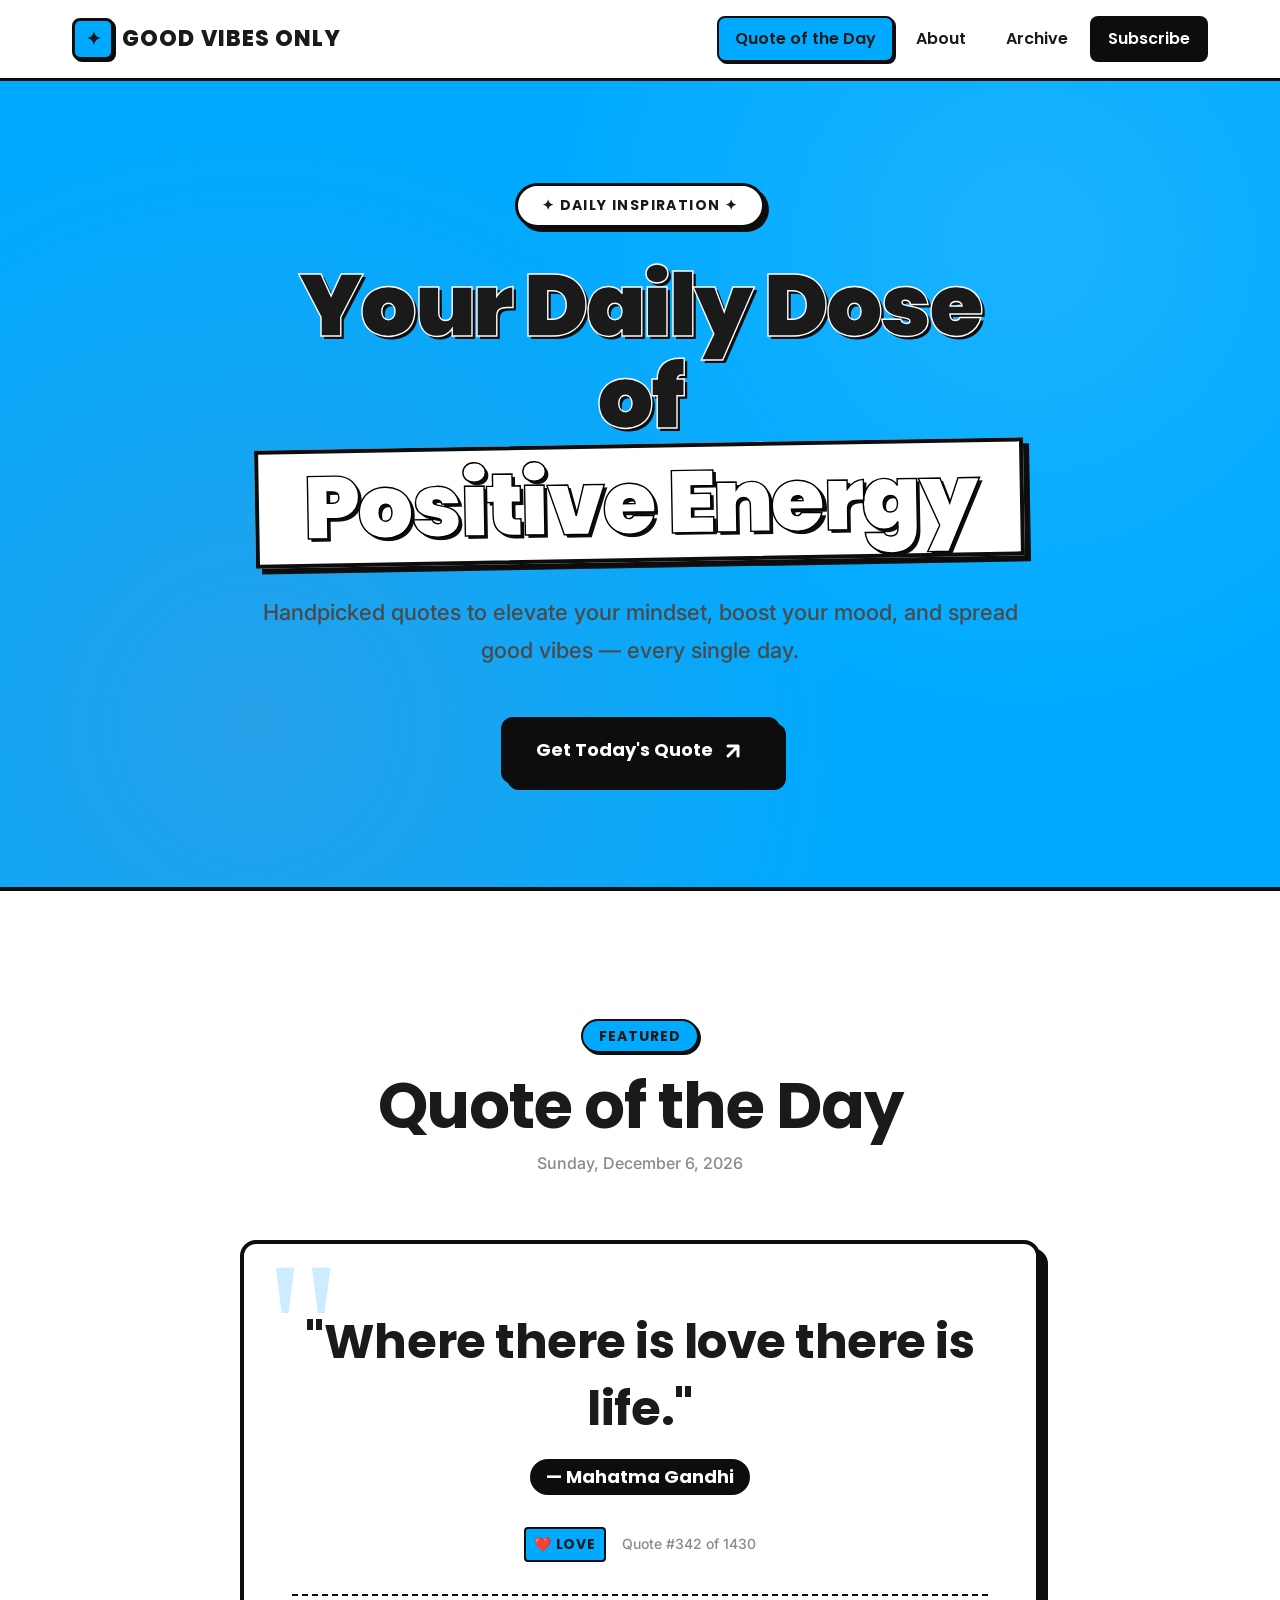
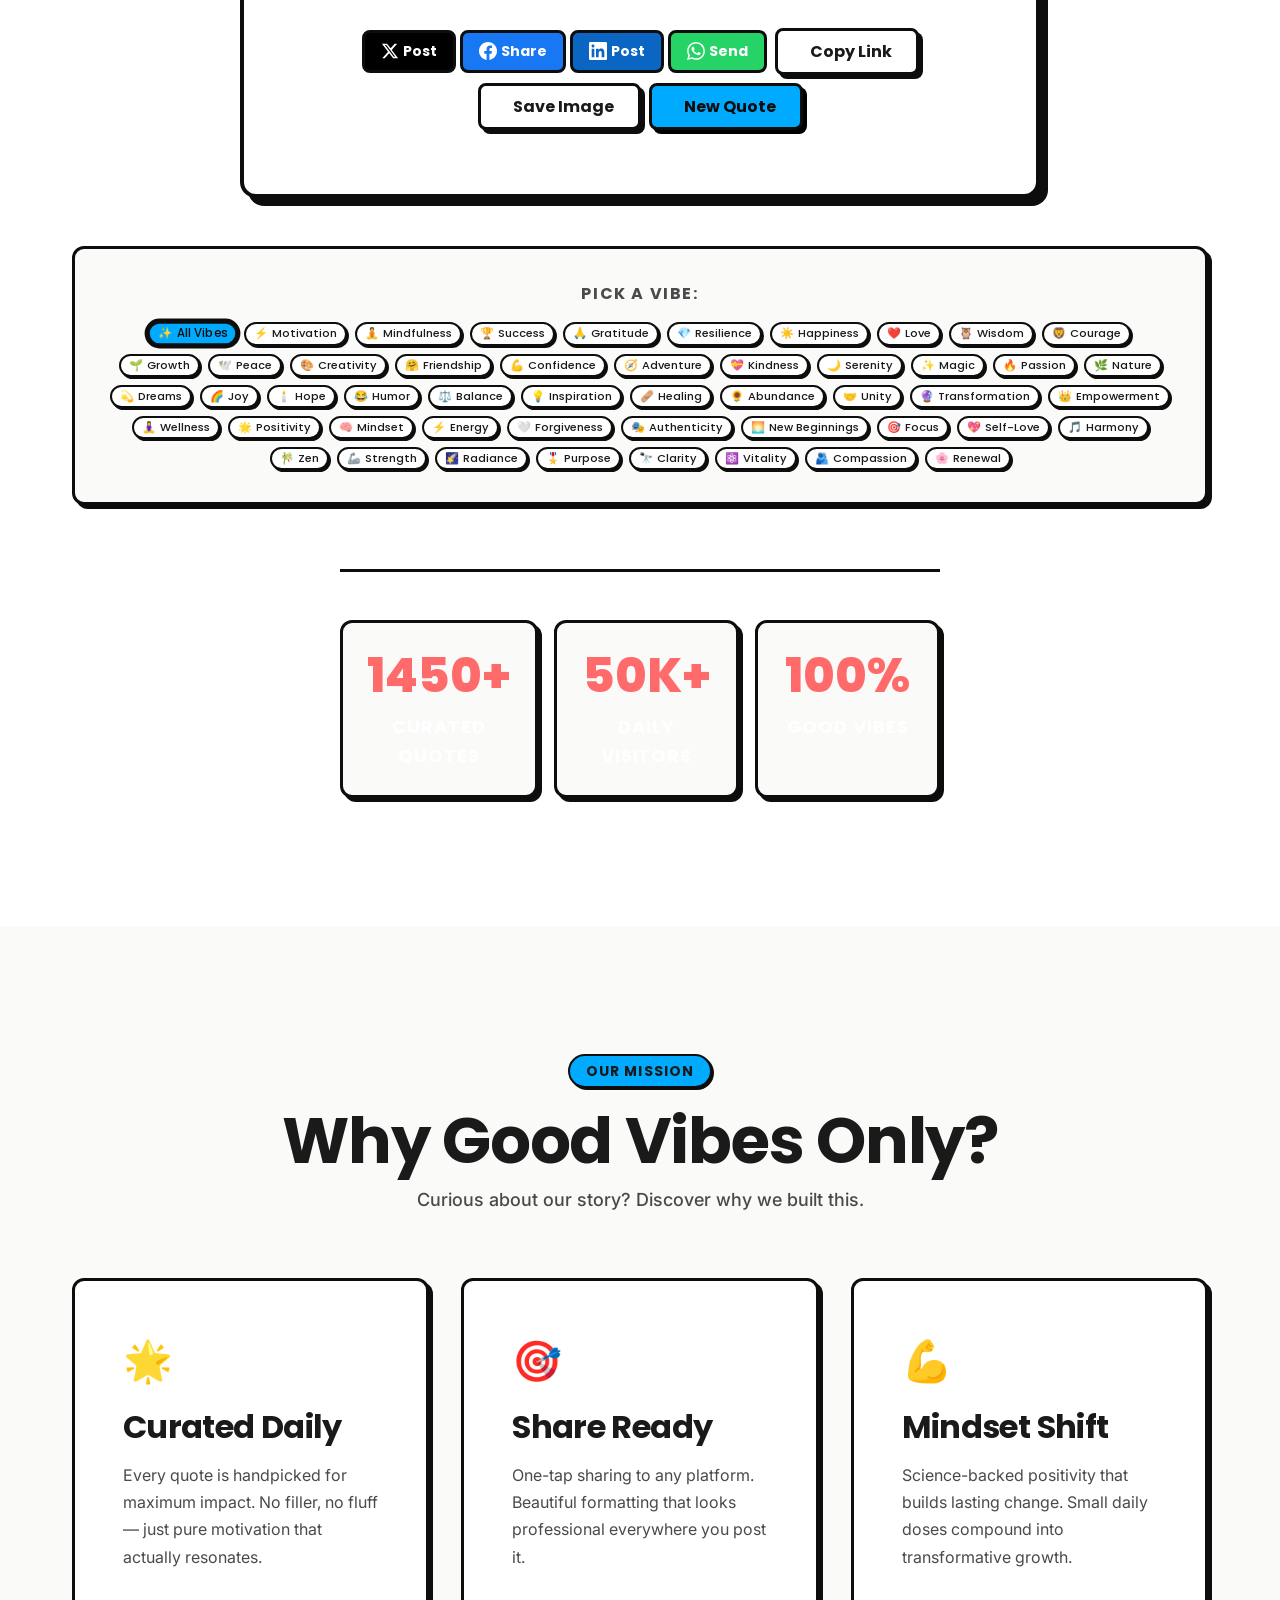
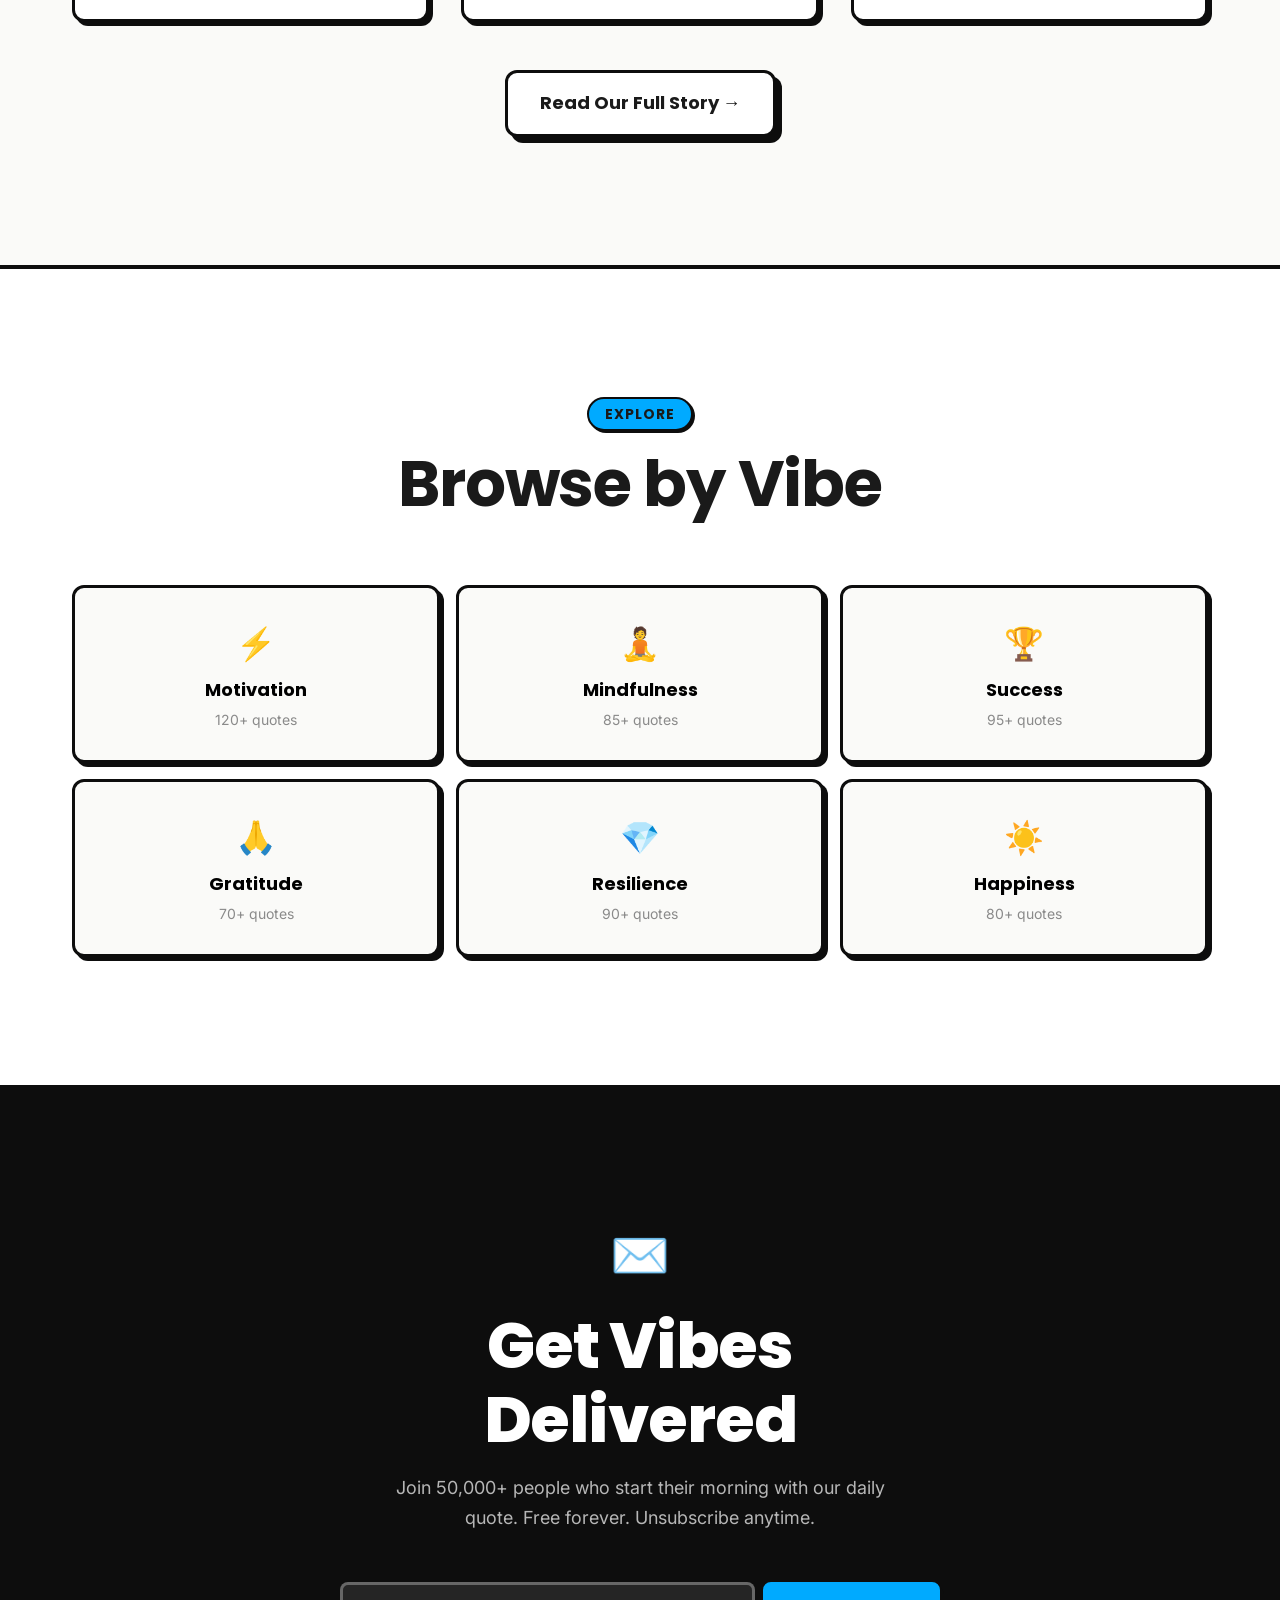
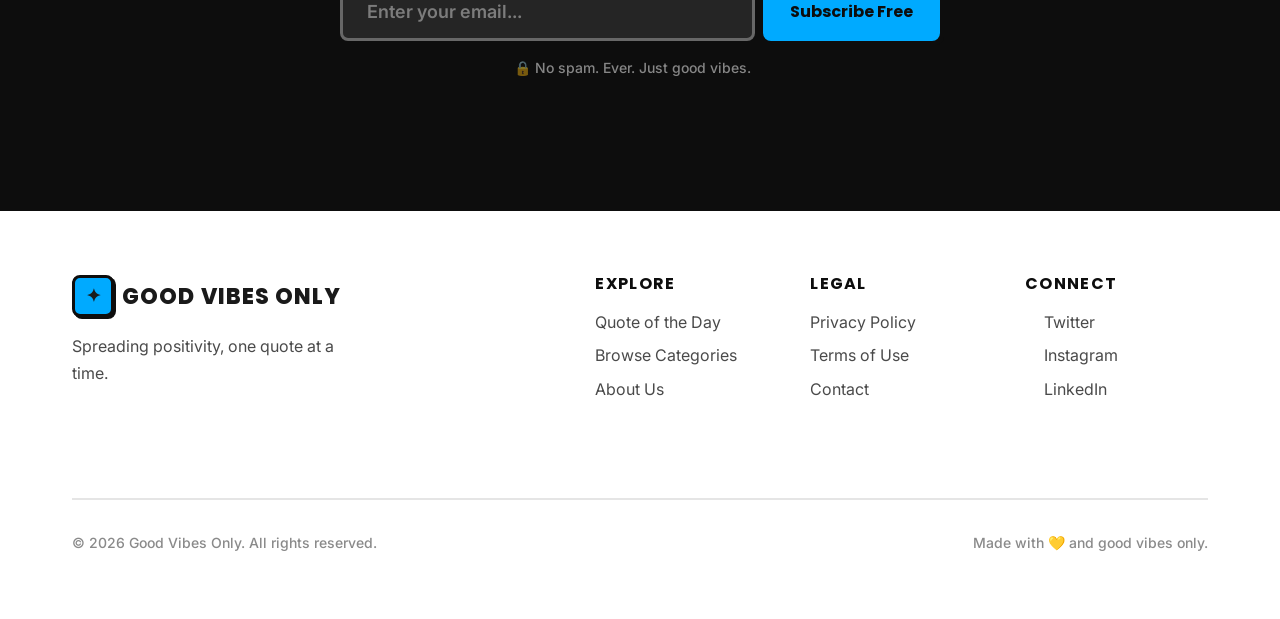
==== commit bd03b377: "Fix: adjust QOTD scroll to hide FEATURED badge" ====
--- a/index.html
+++ b/index.html
@@ -140,8 +140,11 @@
                         <time id="quote-date" class="quote-date" datetime=""></time>
                     </header>
 
+                    <!-- Scroll Target (hides FEATURED badge above viewport) -->
+                    <div id="quote-card" style="scroll-margin-top: -80px;"></div>
+
                     <!-- Quote Card (Screenshot Optimized) -->
-                    <article class="quote-card" id="quote-card" itemscope itemtype="https://schema.org/Quote">
+                    <article class="quote-card" itemprop="https://schema.org/Quote">
                         
                         <!-- Quote Content -->
                         <blockquote class="quote-content" itemprop="text">
--- a/css/styles.css
+++ b/css/styles.css
@@ -0,0 +1,1514 @@
+/* ============================================
+   GOOD VIBES ONLY — Layout 1: Neobrutalism Bold
+   Design: Bold Neobrutalist / Minimalist Bold
+   Font: Poppins (Smooth Anatomical)
+   Brand: #00aaff (Vibrant Blue) accents
+   Units: dvh (Dynamic Viewport Height)
+   ============================================ */
+
+/* ===== CSS CUSTOM PROPERTIES (Design Tokens) ===== */
+:root {
+    /* === Colors - Neobrutalism Palette === */
+    --color-bg: #FAFAF8;
+    --color-surface: #FFFFFF;
+    --color-text-primary: #1A1A1A;
+    --color-text-secondary: #4A4A4A;
+    --color-text-muted: #8A8A8A;
+    
+    /* Brand Colors - Blue for Layout 1 */
+    --color-accent: #00aaff;           /* Primary Brand Blue */
+    --color-accent-hover: #0090DD;     /* Darker hover state */
+    --color-accent-secondary: #FF6B6B; /* Warm accent for contrast */
+    --color-accent-warm: #FFB347;      /* Orange accent */
+    --color-success: #00C853;
+    --color-dark: #0D0D0D;
+    
+    /* Social Media Colors */
+    --color-twitter: #000000;
+    --color-facebook: #1877F2;
+    --color-linkedin: #0A66C2;
+    --color-whatsapp: #25D366;
+    
+    /* Typography - Poppins (Bold & Smooth Anatomical) */
+    --font-primary: 'Poppins', -apple-system, BlinkMacSystemFont, 'Segoe UI', sans-serif;
+    --font-body: 'Inter', -apple-system, BlinkMacSystemFont, 'Segoe UI', sans-serif;
+    
+    /* Font Sizes (Fluid Typography) */
+    --text-xs: clamp(0.75rem, 0.7rem + 0.25vw, 0.875rem);
+    --text-sm: clamp(0.875rem, 0.8rem + 0.375vw, 1rem);
+    --text-base: clamp(1rem, 0.9rem + 0.5vw, 1.125rem);
+    --text-lg: clamp(1.125rem, 1rem + 0.625vw, 1.375rem);
+    --text-xl: clamp(1.5rem, 1.2rem + 1.5vw, 2rem);
+    --text-2xl: clamp(2rem, 1.5rem + 2.5vw, 3rem);
+    --text-3xl: clamp(2.5rem, 1.8rem + 3.5vw, 4rem);
+    --text-hero: clamp(3rem, 2rem + 5vw, 5.5rem);
+    
+    /* Font Weights - Poppins Bold Range */
+    --weight-normal: 500;
+    --weight-medium: 600;
+    --weight-bold: 700;
+    --weight-extrabold: 800;
+    --weight-black: 900;
+    
+    /* Spacing Scale */
+    --space-xs: 0.25rem;
+    --space-sm: 0.5rem;
+    --space-md: 1rem;
+    --space-lg: 1.5rem;
+    --space-xl: 2rem;
+    --space-2xl: 3rem;
+    --space-3xl: 4rem;
+    --space-4xl: 6rem;
+    --space-5xl: 8rem;
+    
+    /* Border Radius (Slightly rounded for neo-brutalism) */
+    --radius-sm: 4px;
+    --radius-md: 8px;
+    --radius-lg: 12px;
+    --radius-xl: 16px;
+    --radius-full: 9999px;
+    
+    /* Shadows (Hard shadows for neobrutalism) */
+    --shadow-hard: 4px 4px 0px var(--color-dark);
+    --shadow-hard-lg: 6px 6px 0px var(--color-dark);
+    --shadow-hard-xl: 8px 8px 0px var(--color-dark);
+    --shadow-hard-accent: 4px 4px 0px var(--color-accent);
+    --shadow-soft: 0 4px 20px rgba(0, 0, 0, 0.08);
+    
+    /* Transitions - Smooth Professional Easing */
+    --ease-smooth: cubic-bezier(0.4, 0, 0.2, 1);
+    --ease-bounce: cubic-bezier(0.34, 1.56, 0.64, 1);
+    --transition-fast: 200ms var(--ease-smooth);
+    --transition-base: 300ms var(--ease-smooth);
+    --transition-slow: 500ms var(--ease-smooth);
+    
+    /* Layout */
+    --container-max: 1200px;
+    --container-padding: clamp(1rem, 3vw, 2rem);
+}
+
+/* ===== CSS RESET & BASE ===== */
+*,
+*::before,
+*::after {
+    margin: 0;
+    padding: 0;
+    box-sizing: border-box;
+}
+
+html {
+    font-size: 16px;
+    -webkit-text-size-adjust: 100%;
+    scroll-behavior: smooth;
+    -webkit-font-smoothing: antialiased;
+    -moz-osx-font-smoothing: grayscale;
+}
+
+body {
+    font-family: var(--font-body);
+    font-weight: var(--weight-normal);
+    line-height: 1.6;
+    color: var(--color-text-primary);
+    background-color: var(--color-bg);
+    min-height: 100dvh;
+    display: flex;
+    flex-direction: column;
+    overflow-x: hidden;
+}
+
+/* Smooth layout/theme transition */
+.layout-transitioning {
+    opacity: 0 !important;
+    transition: opacity 150ms ease-in-out;
+}
+
+body {
+    opacity: 1;
+    transition: opacity 200ms ease-in-out;
+}
+
+/* Screen reader only utility */
+.sr-only {
+    position: absolute;
+    width: 1px;
+    height: 1px;
+    padding: 0;
+    margin: -1px;
+    overflow: hidden;
+    clip: rect(0, 0, 0, 0);
+    white-space: nowrap;
+    border-width: 0;
+}
+
+/* Skip link for accessibility */
+.skip-link {
+    position: absolute;
+    top: -100%;
+    left: 50%;
+    transform: translateX(-50%);
+    background: var(--color-dark);
+    color: white;
+    padding: var(--space-sm) var(--space-lg);
+    border-radius: var(--radius-md);
+    z-index: 1000;
+    font-family: var(--font-primary);
+    font-weight: var(--weight-bold);
+    transition: top var(--transition-fast);
+}
+
+.skip-link:focus {
+    top: var(--space-md);
+}
+
+/* ===== CONTAINER ===== */
+.container {
+    width: 100%;
+    max-width: var(--container-max);
+    margin-inline: auto;
+    padding-inline: var(--container-padding);
+}
+
+/* ===== TYPOGRAPHY ===== */
+h1, h2, h3, h4, h5, h6 {
+    font-family: var(--font-primary);
+    font-weight: var(--weight-bold);
+    line-height: 1.15;
+    color: var(--color-text-primary);
+    letter-spacing: -0.02em;
+}
+
+p {
+    max-width: 65ch;
+}
+
+a {
+    color: inherit;
+    text-decoration: none;
+    transition: color var(--transition-fast);
+}
+
+img, svg {
+    display: block;
+    max-width: 100%;
+}
+
+button {
+    font-family: var(--font-primary);
+    cursor: pointer;
+    border: none;
+    background: none;
+}
+
+ul, ol {
+    list-style: none;
+}
+
+/* ===== HEADER / NAVIGATION ===== */
+.site-header {
+    position: sticky;
+    top: 0;
+    z-index: 100;
+    background-color: var(--color-surface);
+    border-bottom: 3px solid var(--color-dark);
+    padding-block: var(--space-md);
+}
+
+.header-inner {
+    display: flex;
+    align-items: center;
+    justify-content: space-between;
+    gap: var(--space-lg);
+}
+
+.logo {
+    display: flex;
+    align-items: center;
+    gap: var(--space-sm);
+    font-family: var(--font-primary);
+    font-weight: var(--weight-extrabold);
+    font-size: var(--text-lg);
+    letter-spacing: -0.02em;
+    flex-shrink: 0;
+}
+
+.logo:hover {
+    opacity: 0.85;
+}
+
+.logo-icon {
+    display: flex;
+    align-items: center;
+    justify-content: center;
+    width: 42px;
+    height: 42px;
+    background-color: var(--color-accent);
+    border: 3px solid var(--color-dark);
+    border-radius: var(--radius-md);
+    font-size: 1.1rem;
+    box-shadow: 2px 2px 0 var(--color-dark);
+    cursor: pointer;
+    transition: all var(--transition-fast);
+}
+
+.logo-icon:hover {
+    transform: translate(-2px, -2px);
+    box-shadow: 4px 4px 0 var(--color-dark);
+}
+
+.logo-icon.layout-toggle-active {
+    animation: pulse-toggle 0.6s ease;
+}
+
+@keyframes pulse-toggle {
+    0% { transform: scale(1); }
+    50% { transform: scale(1.15); }
+    100% { transform: scale(1); }
+}
+
+.logo-text {
+    letter-spacing: 0.05em;
+    cursor: default;
+}
+
+.main-nav {
+    display: flex;
+    align-items: center;
+}
+
+.nav-list {
+    display: flex;
+    align-items: center;
+    gap: var(--space-xs);
+}
+
+.nav-link {
+    display: inline-flex;
+    align-items: center;
+    padding: var(--space-sm) var(--space-md);
+    font-family: var(--font-primary);
+    font-weight: var(--weight-medium);
+    font-size: var(--text-sm);
+    border-radius: var(--radius-md);
+    transition: all var(--transition-fast);
+    border: 2px solid transparent;
+    cursor: pointer;
+}
+
+.nav-link:hover,
+.nav-link.active {
+    background-color: var(--color-accent);
+    border-color: var(--color-dark);
+    box-shadow: 2px 2px 0 var(--color-dark);
+}
+
+.nav-link.active:hover {
+    transform: translateY(-2px);
+    box-shadow: 4px 4px 0 var(--color-dark);
+}
+
+.nav-link:active {
+    transform: translate(2px, 2px) scale(0.97) !important;
+    box-shadow: 0 0 0 transparent !important;
+    transition-duration: 80ms;
+}
+
+.nav-cta {
+    background-color: var(--color-dark);
+    color: white !important;
+}
+
+.nav-cta:hover {
+    background-color: var(--color-accent) !important;
+    color: var(--color-dark) !important;
+}
+
+/* Mobile Menu Toggle */
+.mobile-menu-toggle {
+    display: none;
+    width: 44px;
+    height: 44px;
+    align-items: center;
+    justify-content: center;
+    border: 3px solid var(--color-dark);
+    border-radius: var(--radius-md);
+    background-color: var(--color-surface);
+    box-shadow: 2px 2px 0 var(--color-dark);
+}
+
+.hamburger {
+    display: block;
+    width: 20px;
+    height: 2px;
+    background-color: var(--color-dark);
+    position: relative;
+    transition: background-color var(--transition-fast);
+}
+
+.hamburger::before,
+.hamburger::after {
+    content: '';
+    position: absolute;
+    left: 0;
+    width: 100%;
+    height: 2px;
+    background-color: var(--color-dark);
+    transition: transform var(--transition-fast);
+}
+
+.hamburger::before { top: -6px; }
+.hamburger::after { bottom: -6px; }
+
+/* Mobile menu open state */
+.mobile-menu-toggle[aria-expanded="true"] .hamburger {
+    background-color: transparent;
+}
+.mobile-menu-toggle[aria-expanded="true"] .hamburger::before {
+    transform: translateY(6px) rotate(45deg);
+}
+.mobile-menu-toggle[aria-expanded="true"] .hamburger::after {
+    transform: translateY(-6px) rotate(-45deg);
+}
+
+/* ===== HERO SECTION ===== */
+.hero {
+    min-height: 90dvh;
+    display: flex;
+    align-items: center;
+    padding-block: var(--space-4xl);
+    background-color: var(--color-accent);
+    border-bottom: 4px solid var(--color-dark);
+    position: relative;
+    overflow: hidden;
+}
+
+.hero::before {
+    content: '';
+    position: absolute;
+    inset: 0;
+    background-image: 
+        radial-gradient(circle at 20% 80%, rgba(255, 107, 107, 0.15) 0%, transparent 50%),
+        radial-gradient(circle at 80% 20%, rgba(255, 255, 255, 0.1) 0%, transparent 40%);
+    pointer-events: none;
+}
+
+.hero-inner {
+    position: relative;
+    z-index: 1;
+    text-align: center;
+    max-width: 842px;
+    margin-inline: auto;
+}
+
+.hero-badge {
+    display: inline-flex;
+    align-items: center;
+    gap: var(--space-sm);
+    padding: var(--space-sm) var(--space-lg);
+    background-color: var(--color-surface);
+    border: 3px solid var(--color-dark);
+    border-radius: var(--radius-full);
+    font-family: var(--font-primary);
+    font-size: var(--text-xs);
+    font-weight: var(--weight-bold);
+    letter-spacing: 0.1em;
+    text-transform: uppercase;
+    box-shadow: var(--shadow-hard);
+    margin-bottom: var(--space-xl);
+}
+
+.hero-title {
+    font-size: var(--text-hero);
+    font-weight: var(--weight-black);
+    line-height: 1.05;
+    letter-spacing: -0.03em;
+    margin-bottom: var(--space-xl);
+    text-shadow: 3px 3px 0 var(--color-dark);
+}
+
+.hero-prefix {
+    -webkit-text-stroke-width: 1.4px;
+    -webkit-text-stroke-color: #FFFFFF;
+}
+
+.hero-accent {
+    display: inline-block;
+    background-color: var(--color-surface);
+    color: #ffffff;
+    -webkit-text-stroke-width: 1.4px;
+    -webkit-text-stroke-color: #000000;
+    padding: 0.1em 0.5em;
+    border: 4px solid var(--color-dark);
+    box-shadow: var(--shadow-hard-lg);
+    transform: rotate(-1deg);
+}
+
+.hero-subtitle {
+    font-size: var(--text-lg);
+    color: var(--color-text-secondary);
+    max-width: 55ch;
+    margin-inline: auto;
+    margin-bottom: var(--space-2xl);
+    line-height: 1.7;
+}
+
+/* ===== BUTTONS ===== */
+.btn {
+    display: inline-flex;
+    align-items: center;
+    justify-content: center;
+    gap: var(--space-sm);
+    padding: var(--space-sm) var(--space-lg);
+    font-family: var(--font-primary);
+    font-weight: var(--weight-bold);
+    font-size: var(--text-sm);
+    border: 3px solid var(--color-dark);
+    border-radius: var(--radius-md);
+    cursor: pointer;
+    transition: background-color var(--transition-fast), 
+                color var(--transition-fast), 
+                transform var(--transition-fast), 
+                box-shadow var(--transition-fast);
+    white-space: nowrap;
+    user-select: none;
+    -webkit-tap-highlight-color: transparent;
+}
+
+.btn:active {
+    transform: translate(2px, 2px) scale(0.98);
+    box-shadow: 0 0 0 var(--color-dark) !important;
+    transition-duration: 100ms;
+}
+
+.btn-primary {
+    background-color: var(--color-dark);
+    color: white;
+    box-shadow: var(--shadow-hard);
+}
+
+.btn-primary:hover {
+    background-color: var(--color-accent);
+    color: var(--color-dark);
+}
+
+.btn-secondary {
+    background-color: var(--color-surface);
+    color: var(--color-text-primary);
+    box-shadow: var(--shadow-hard);
+}
+
+.btn-secondary:hover {
+    background-color: var(--color-accent);
+}
+
+.btn-accent {
+    background-color: var(--color-accent);
+    color: var(--color-dark);
+    box-shadow: 4px 4px 0 #000000;
+}
+
+.btn-accent:hover {
+    transform: translateY(-2px) translateX(-1px);
+    box-shadow: 5px 5px 0 #000000;
+}
+
+.btn-large {
+    padding: var(--space-md) var(--space-xl);
+    font-size: var(--text-base);
+    border-radius: var(--radius-lg);
+    box-shadow: var(--shadow-hard-lg);
+}
+
+.btn-arrow {
+    width: 24px;
+    height: 24px;
+    transition: transform var(--transition-fast);
+}
+
+.btn:hover .btn-arrow {
+    transform: translate(3px, -3px);
+}
+
+/* Share buttons specific */
+.btn-share {
+    padding: var(--space-sm) var(--space-md);
+    font-size: var(--text-xs);
+    gap: var(--space-xs);
+}
+
+.btn-share svg {
+    width: 18px;
+    height: 18px;
+}
+
+.btn-twitter { background-color: var(--color-twitter); color: white; }
+.btn-facebook { background-color: var(--color-facebook); color: white; }
+.btn-linkedin { background-color: var(--color-linkedin); color: white; }
+.btn-whatsapp { background-color: var(--color-whatsapp); color: white; }
+
+.btn-share:hover {
+    transform: translate(2px, 2px);
+    box-shadow: none;
+    filter: brightness(1.1);
+}
+
+/* ===== SECTION HEADERS ===== */
+.section-header {
+    text-align: center;
+    margin-bottom: var(--space-3xl);
+}
+
+.section-badge {
+    display: inline-block;
+    padding: var(--space-xs) var(--space-md);
+    background-color: var(--color-accent);
+    border: 2px solid var(--color-dark);
+    border-radius: var(--radius-full);
+    font-family: var(--font-primary);
+    font-size: var(--text-xs);
+    font-weight: var(--weight-bold);
+    letter-spacing: 0.08em;
+    text-transform: uppercase;
+    margin-bottom: var(--space-md);
+    box-shadow: 2px 2px 0 var(--color-dark);
+}
+
+.section-title {
+    font-size: var(--text-3xl);
+    letter-spacing: -0.02em;
+}
+
+/* ===== QUOTE OF THE DAY SECTION ===== */
+.quote-section {
+    padding-block: var(--space-5xl);
+    background-color: var(--color-surface);
+}
+
+.quote-date {
+    display: block;
+    font-family: var(--font-body);
+    font-size: var(--text-sm);
+    color: var(--color-text-muted);
+    margin-top: var(--space-sm);
+}
+
+/* Quote Card - Screenshot Optimized */
+.quote-card {
+    max-width: 800px;
+    margin-inline: auto;
+    background-color: var(--color-surface);
+    border: 4px solid var(--color-dark);
+    border-radius: var(--radius-xl);
+    box-shadow: var(--shadow-hard-xl);
+    padding: var(--space-3xl) var(--space-2xl);
+    position: relative;
+    overflow: hidden;
+}
+
+/* Decorative quote marks */
+.quote-card::before {
+    content: '"';
+    position: absolute;
+    top: -10px;
+    left: 20px;
+    font-size: 12rem;
+    font-family: Georgia, serif;
+    color: var(--color-accent);
+    opacity: 0.2;
+    line-height: 1;
+    pointer-events: none;
+    z-index: 0;
+}
+
+.quote-content {
+    position: relative;
+    z-index: 1;
+    margin-bottom: 32px; /* ← Requested 32px padding under quote-content */
+}
+
+.quote-text {
+    font-family: var(--font-primary);
+    font-size: var(--text-2xl);
+    font-weight: var(--weight-bold);
+    line-height: 1.4;
+    letter-spacing: -0.01em;
+    text-align: center;
+    min-height: 120px;
+    display: flex;
+    align-items: center;
+    justify-content: center;
+    padding-bottom: 16px;
+}
+
+.quote-author {
+    text-align: center;
+}
+
+.quote-author cite {
+    display: inline-block;
+    font-style: normal;
+    font-family: var(--font-primary);
+    font-size: var(--text-base);
+    font-weight: var(--weight-bold);
+    color: var(--color-accent-secondary);
+    background-color: var(--color-dark);
+    color: white;
+    padding: var(--space-xs) var(--space-md);
+    border-radius: var(--radius-full);
+}
+
+/* Quote Meta */
+.quote-meta {
+    display: flex;
+    justify-content: center;
+    align-items: center;
+    gap: var(--space-md);
+    margin-bottom: var(--space-xl);
+    padding-bottom: var(--space-xl);
+    border-bottom: 2px dashed var(--color-dark);
+}
+
+.quote-category {
+    display: inline-flex;
+    align-items: center;
+    gap: var(--space-xs);
+    padding: var(--space-xs) var(--space-sm);
+    background-color: var(--color-accent);
+    border: 2px solid var(--color-dark);
+    border-radius: var(--radius-sm);
+    font-family: var(--font-primary);
+    font-size: var(--text-xs);
+    font-weight: var(--weight-bold);
+    text-transform: uppercase;
+    letter-spacing: 0.05em;
+}
+
+.quote-number {
+    font-family: var(--font-body);
+    font-size: var(--text-xs);
+    color: var(--color-text-muted);
+}
+
+/* Quote Actions */
+.quote-actions {
+    display: flex;
+    flex-wrap: wrap;
+    justify-content: center;
+    align-items: center;
+    gap: var(--space-sm);
+}
+
+.share-group {
+    display: flex;
+    flex-wrap: wrap;
+    justify-content: center;
+    gap: var(--space-xs);
+}
+
+/* Quick Stats */
+.quick-stats {
+    display: grid;
+    grid-template-columns: repeat(3, 1fr);
+    gap: var(--space-md);
+    max-width: 600px;
+    margin-inline: auto;
+    margin-top: var(--space-3xl);
+    padding-top: var(--space-2xl);
+    border-top: 3px solid var(--color-dark);
+}
+
+/* Vibe Selector */
+.vibe-selector {
+    display: flex;
+    flex-direction: column;
+    align-items: center;
+    gap: var(--space-md);
+    margin-top: var(--space-2xl);
+    padding: var(--space-xl);
+    background-color: var(--color-bg);
+    border: 3px solid var(--color-dark);
+    border-radius: var(--radius-lg);
+    box-shadow: var(--shadow-hard);
+}
+
+.vibe-label {
+    font-family: var(--font-primary);
+    font-size: var(--text-sm);
+    font-weight: var(--weight-bold);
+    color: var(--color-text-secondary);
+    text-transform: uppercase;
+    letter-spacing: 0.1em;
+}
+
+.vibe-buttons {
+    display: flex;
+    flex-wrap: wrap;
+    justify-content: center;
+    gap: var(--space-sm);
+    max-width: 1100px;
+}
+
+.vibe-btn {
+    display: inline-flex;
+    align-items: center;
+    gap: var(--space-xs);
+    padding: var(--space-xs) var(--space-sm);
+    font-family: var(--font-primary);
+    font-size: 0.7rem;
+    font-weight: var(--weight-semibold);
+    color: var(--color-text-primary);
+    background-color: var(--color-surface);
+    border: 2px solid var(--color-dark);
+    border-radius: 50px;
+    cursor: pointer;
+    transition: background-color var(--transition-fast),
+                color var(--transition-fast),
+                transform var(--transition-fast),
+                box-shadow var(--transition-fast),
+                border-color var(--transition-fast);
+    box-shadow: 2px 2px 0 var(--color-dark);
+}
+
+.vibe-btn:hover {
+    transform: translateY(-1px) translateX(-1px);
+    box-shadow: 3px 3px 0 var(--color-dark);
+    background-color: var(--color-accent);
+}
+
+.vibe-btn.active {
+    background-color: var(--color-accent);
+    color: var(--color-dark);
+    box-shadow: 0 0 0 3px var(--color-dark);
+    transform: scale(1.03);
+}
+
+.vibe-btn:active {
+    transform: scale(0.98) translateY(0) translateX(0);
+    box-shadow: 0 0 0 var(--color-dark);
+    transition-duration: 100ms;
+}
+
+.vibe-emoji {
+    font-size: 1em;
+    line-height: 1;
+}
+
+.vibe-name {
+    line-height: 1;
+}
+
+.stat-item {
+    text-align: center;
+    padding: var(--space-lg);
+    background-color: var(--color-bg);
+    border: 3px solid var(--color-dark);
+    border-radius: var(--radius-lg);
+    box-shadow: var(--shadow-hard);
+}
+
+.stat-value {
+    display: block;
+    font-family: var(--font-primary);
+    font-size: var(--text-2xl);
+    font-weight: var(--weight-extrabold);
+    color: var(--color-accent-secondary);
+    line-height: 1.2;
+}
+
+.stat-label {
+    display: block;
+    font-family: var(--font-body);
+    font-size: var(--text-xs);
+    font-weight: var(--weight-medium);
+    color: var(--color-text-secondary);
+    text-transform: uppercase;
+    letter-spacing: 0.05em;
+    margin-top: var(--space-xs);
+}
+
+/* ===== ABOUT SECTION ===== */
+.about-section {
+    padding-block: var(--space-5xl);
+    background-color: var(--color-bg);
+}
+
+.about-grid {
+    display: grid;
+    grid-template-columns: repeat(3, 1fr);
+    gap: var(--space-xl);
+}
+
+.about-card {
+    background-color: var(--color-surface);
+    border: 3px solid var(--color-dark);
+    border-radius: var(--radius-lg);
+    padding: var(--space-2xl);
+    box-shadow: var(--shadow-hard);
+    transition: all var(--transition-base);
+}
+
+.about-card:hover {
+    transform: translate(-4px, -4px);
+    box-shadow: 8px 8px 0 var(--color-dark);
+}
+
+.about-icon {
+    font-size: 2.5rem;
+    margin-bottom: var(--space-md);
+}
+
+.about-title {
+    font-family: var(--font-primary);
+    font-size: var(--text-xl);
+    font-weight: var(--weight-bold);
+    margin-bottom: var(--space-md);
+}
+
+.about-text {
+    font-family: var(--font-body);
+    font-size: var(--text-sm);
+    font-weight: 400;
+    color: var(--color-text-secondary);
+    line-height: 1.7;
+    max-width: none;
+}
+
+/* ===== ARCHIVE / CATEGORIES SECTION ===== */
+.archive-section {
+    padding-block: var(--space-5xl);
+    background-color: var(--color-surface);
+    border-top: 4px solid var(--color-dark);
+    border-bottom: 4px solid var(--color-dark);
+}
+
+.category-grid {
+    display: grid;
+    grid-template-columns: repeat(3, 1fr);
+    gap: var(--space-md);
+}
+
+.category-card {
+    display: flex;
+    flex-direction: column;
+    align-items: center;
+    gap: var(--space-sm);
+    padding: var(--space-xl);
+    background-color: var(--color-bg);
+    border: 3px solid var(--color-dark);
+    border-radius: var(--radius-lg);
+    box-shadow: var(--shadow-hard);
+    cursor: pointer;
+    transition: all var(--transition-base);
+    text-align: center;
+}
+
+.category-card:hover {
+    background-color: var(--color-accent);
+    transform: translate(-3px, -3px);
+    box-shadow: 6px 6px 0 var(--color-dark);
+}
+
+.category-card:active {
+    transform: translate(2px, 2px);
+    box-shadow: none;
+}
+
+.category-icon {
+    font-size: 2rem;
+}
+
+.category-name {
+    font-family: var(--font-primary);
+    font-size: var(--text-base);
+    font-weight: var(--weight-bold);
+}
+
+.category-count {
+    font-family: var(--font-body);
+    font-size: var(--text-xs);
+    color: var(--color-text-muted);
+}
+
+/* ===== SUBSCRIBE SECTION ===== */
+.subscribe-section {
+    padding-block: var(--space-5xl);
+    background-color: var(--color-dark);
+    color: white;
+}
+
+.subscribe-card {
+    max-width: 600px;
+    margin-inline: auto;
+    text-align: center;
+}
+
+.subscribe-header {
+    margin-bottom: var(--space-2xl);
+}
+
+.subscribe-icon {
+    font-size: 3rem;
+    display: block;
+    margin-bottom: var(--space-md);
+}
+
+.subscribe-title {
+    font-family: var(--font-primary);
+    font-size: var(--text-3xl);
+    font-weight: var(--weight-extrabold);
+    color: white;
+    margin-bottom: var(--space-md);
+}
+
+.subscribe-text {
+    font-family: var(--font-body);
+    font-size: var(--text-base);
+    font-weight: 400;
+    color: rgba(255, 255, 255, 0.7);
+    max-width: 45ch;
+    margin-inline: auto;
+    line-height: 1.7;
+}
+
+.subscribe-form {
+    width: 100%;
+}
+
+.form-row {
+    display: flex;
+    gap: var(--space-sm);
+    margin-bottom: var(--space-md);
+}
+
+.form-input {
+    flex: 1;
+    padding: var(--space-md) var(--space-lg);
+    font-family: var(--font-body);
+    font-size: var(--text-base);
+    font-weight: var(--weight-medium);
+    border: 3px solid rgba(255, 255, 255, 0.3);
+    border-radius: var(--radius-md);
+    background-color: rgba(255, 255, 255, 0.1);
+    color: white;
+    outline: none;
+    transition: all var(--transition-fast);
+}
+
+.form-input::placeholder {
+    color: rgba(255, 255, 255, 0.4);
+}
+
+.form-input:focus {
+    border-color: var(--color-accent);
+    background-color: rgba(255, 255, 255, 0.15);
+}
+
+.form-input:invalid:not(:placeholder-shown) {
+    border-color: #ff4444;
+}
+
+.btn-submit {
+    flex-shrink: 0;
+    background-color: var(--color-accent);
+    color: var(--color-dark);
+    border-color: var(--color-accent);
+}
+
+.btn-submit:hover {
+    background-color: white;
+    border-color: white;
+}
+
+.form-note {
+    font-family: var(--font-body);
+    font-size: var(--text-xs);
+    color: rgba(255, 255, 255, 0.5);
+}
+
+/* ===== FOOTER ===== */
+.site-footer {
+    background-color: var(--color-surface);
+    border-top: 4px solid var(--color-dark);
+    padding-block: var(--space-3xl);
+    margin-top: auto;
+}
+
+.footer-inner {
+    display: grid;
+    grid-template-columns: 1.5fr 2fr;
+    gap: var(--space-3xl);
+}
+
+.footer-brand {
+    max-width: 280px;
+}
+
+.footer-logo {
+    margin-bottom: var(--space-md);
+}
+
+.footer-tagline {
+    font-family: var(--font-body);
+    font-size: var(--text-sm);
+    font-weight: 400;
+    color: var(--color-text-secondary);
+    line-height: 1.7;
+}
+
+.footer-nav {
+    display: grid;
+    grid-template-columns: repeat(3, 1fr);
+    gap: var(--space-xl);
+}
+
+.footer-heading {
+    font-family: var(--font-primary);
+    font-size: var(--text-sm);
+    font-weight: var(--weight-bold);
+    text-transform: uppercase;
+    letter-spacing: 0.08em;
+    margin-bottom: var(--space-md);
+    color: var(--color-dark);
+}
+
+.footer-links {
+    display: flex;
+    flex-direction: column;
+    gap: var(--space-sm);
+}
+
+.footer-links a {
+    font-family: var(--font-body);
+    font-size: var(--text-sm);
+    font-weight: 400;
+    color: var(--color-text-secondary);
+    transition: color var(--transition-fast);
+}
+
+.footer-links a:hover {
+    color: var(--color-dark);
+    text-decoration: underline;
+    text-decoration-thickness: 2px;
+}
+
+.social-links a::before {
+    content: '→ ';
+    opacity: 0;
+    transition: opacity var(--transition-fast);
+}
+
+.social-links a:hover::before {
+    opacity: 1;
+}
+
+.footer-bottom {
+    grid-column: 1 / -1;
+    display: flex;
+    justify-content: space-between;
+    align-items: center;
+    padding-top: var(--space-xl);
+    margin-top: var(--space-xl);
+    border-top: 2px solid rgba(0, 0, 0, 0.1);
+}
+
+.copyright,
+.made-with {
+    font-family: var(--font-body);
+    font-size: var(--text-xs);
+    color: var(--color-text-muted);
+}
+
+/* ===== TOAST NOTIFICATION ===== */
+.toast {
+    position: fixed;
+    bottom: var(--space-xl);
+    left: 50%;
+    transform: translateX(-50%) translateY(100px);
+    background-color: var(--color-dark);
+    color: white;
+    padding: var(--space-md) var(--space-xl);
+    border-radius: var(--radius-lg);
+    box-shadow: var(--shadow-hard-lg);
+    font-family: var(--font-primary);
+    font-weight: var(--weight-medium);
+    font-size: var(--text-sm);
+    z-index: 9999;
+    opacity: 0;
+    visibility: hidden;
+    transition: all var(--transition-base);
+}
+
+.toast.visible {
+    opacity: 1;
+    visibility: visible;
+    transform: translateX(-50%) translateY(0);
+}
+
+/* ===== ANIMATIONS ===== */
+@keyframes fadeInUp {
+    from {
+        opacity: 0;
+        transform: translateY(24px);
+    }
+    to {
+        opacity: 1;
+        transform: translateY(0);
+    }
+}
+
+.animate-in {
+    animation: fadeInUp 0.5s var(--ease-smooth) forwards;
+}
+
+.delay-1 { animation-delay: 0.1s; }
+.delay-2 { animation-delay: 0.2s; }
+.delay-3 { animation-delay: 0.3s; }
+
+/* Quote card transitions */
+.quote-card.fade-out {
+    opacity: 0;
+    transform: translateY(-8px) scale(0.98);
+    transition: opacity 250ms var(--ease-smooth), transform 250ms var(--ease-smooth);
+}
+
+.quote-card.fade-in {
+    opacity: 0;
+    transform: translateY(8px) scale(0.98);
+    animation: fadeInUp 0.4s var(--ease-smooth) forwards;
+}
+
+/* Intersection Observer animations */
+.animate-on-scroll {
+    opacity: 0;
+    transform: translateY(24px);
+    transition: opacity 0.6s var(--ease-smooth), transform 0.6s var(--ease-smooth);
+}
+.animate-on-scroll.visible {
+    opacity: 1;
+    transform: translateY(0);
+}
+
+.stagger-children > * {
+    opacity: 0;
+    transform: translateY(16px);
+    transition: opacity 0.5s var(--ease-smooth), transform 0.5s var(--ease-smooth);
+}
+.stagger-children.visible > *:nth-child(1) { transition-delay: 0ms; }
+.stagger-children.visible > *:nth-child(2) { transition-delay: 80ms; }
+.stagger-children.visible > *:nth-child(3) { transition-delay: 160ms; }
+.stagger-children.visible > *:nth-child(4) { transition-delay: 240ms; }
+.stagger-children.visible > *:nth-child(5) { transition-delay: 320ms; }
+.stagger-children.visible > *:nth-child(6) { transition-delay: 400ms; }
+.stagger-children.visible > * {
+    opacity: 1;
+    transform: translateY(0);
+}
+
+/* ===== RESPONSIVE DESIGN ===== */
+
+/* Tablet & Below */
+@media (max-width: 1024px) {
+    .about-grid {
+        grid-template-columns: repeat(2, 1fr);
+    }
+    
+    .about-card:last-child {
+        grid-column: span 2;
+        max-width: 50%;
+        margin-inline: auto;
+    }
+    
+    .category-grid {
+        grid-template-columns: repeat(2, 1fr);
+    }
+    
+    .category-card:nth-child(odd):last-child {
+        grid-column: span 2;
+        max-width: 50%;
+        margin-inline: auto;
+    }
+}
+
+/* Mobile Landscape & Small Tablets */
+@media (max-width: 768px) {
+    :root {
+        --container-padding: clamp(1rem, 5vw, 1.5rem);
+    }
+    
+    /* Mobile Navigation */
+    .main-nav {
+        position: fixed;
+        top: 0;
+        right: -100%;
+        width: min(300px, 85vw);
+        height: 100dvh;
+        background-color: var(--color-surface);
+        border-left: 4px solid var(--color-dark);
+        padding: 80px var(--space-xl) var(--space-xl);
+        transition: right var(--transition-base);
+        z-index: 99;
+        box-shadow: -4px 0 20px rgba(0, 0, 0, 0.1);
+    }
+    
+    .main-nav.open {
+        right: 0;
+    }
+    
+    .nav-list {
+        flex-direction: column;
+        gap: var(--space-sm);
+    }
+    
+    .nav-link {
+        display: flex;
+        width: 100%;
+        padding: var(--space-md) var(--space-lg);
+        font-size: var(--text-base);
+        justify-content: center;
+    }
+    
+    .mobile-menu-toggle {
+        display: flex;
+        z-index: 101;
+    }
+    
+    /* Hero adjustments */
+    .hero {
+        min-height: 85dvh;
+        padding-block: var(--space-3xl);
+    }
+    
+    .quote-card {
+        padding: var(--space-2xl) var(--space-lg);
+    }
+    
+    .quote-card::before {
+        font-size: 8rem;
+        top: -5px;
+        left: 10px;
+    }
+    
+    .quote-text {
+        font-size: var(--text-xl);
+        min-height: 100px;
+    }
+    
+    .quote-actions {
+        flex-direction: column;
+    }
+    
+    .share-group {
+        width: 100%;
+    }
+    
+    .btn-share {
+        flex: 1;
+        justify-content: center;
+    }
+    
+    .quick-stats {
+        grid-template-columns: 1fr;
+        gap: var(--space-sm);
+    }
+    
+    .about-grid {
+        grid-template-columns: 1fr;
+    }
+    
+    .about-card:last-child {
+        grid-column: span 1;
+        max-width: none;
+    }
+    
+    .category-grid {
+        grid-template-columns: repeat(2, 1fr);
+    }
+    
+    .form-row {
+        flex-direction: column;
+    }
+    
+    .footer-inner {
+        grid-template-columns: 1fr;
+        gap: var(--space-2xl);
+    }
+    
+    .footer-nav {
+        grid-template-columns: repeat(2, 1fr);
+    }
+    
+    .footer-bottom {
+        flex-direction: column;
+        gap: var(--space-sm);
+        text-align: center;
+    }
+    
+    /* Vibe Selector - Tablet */
+    .vibe-selector {
+        padding: var(--space-lg);
+    }
+    
+    .vibe-buttons {
+        gap: var(--space-xs);
+    }
+    
+    .vibe-btn {
+        padding: var(--space-xs) var(--space-sm);
+        font-size: 0.7rem;
+    }
+}
+
+/* Mobile Portrait */
+@media (max-width: 480px) {
+    .logo-text {
+        font-size: var(--text-sm);
+    }
+    
+    .logo-icon {
+        width: 36px;
+        height: 36px;
+        font-size: 0.95rem;
+    }
+    
+    .hero-badge {
+        font-size: 0.7rem;
+        padding: var(--space-xs) var(--space-md);
+    }
+    
+    .quote-card {
+        padding: var(--space-xl) var(--space-md);
+        border-width: 3px;
+    }
+    
+    .quote-text {
+        font-size: var(--text-lg);
+        min-height: 90px;
+    }
+    
+    .category-grid {
+        grid-template-columns: 1fr 1fr;
+        gap: var(--space-sm);
+    }
+    
+    .category-card {
+        padding: var(--space-md);
+    }
+    
+    .category-icon {
+        font-size: 1.5rem;
+    }
+    
+    .btn-large {
+        padding: var(--space-sm) var(--space-lg);
+        font-size: var(--text-sm);
+    }
+    
+    .footer-nav {
+        grid-template-columns: 1fr;
+        gap: var(--space-lg);
+    }
+    
+    /* Vibe Selector - Mobile */
+    .vibe-selector {
+        padding: var(--space-md);
+        gap: var(--space-sm);
+    }
+    
+    .vibe-label {
+        font-size: 0.75rem;
+    }
+    
+    .vibe-buttons {
+        gap: var(--space-xs);
+    }
+    
+    .vibe-btn {
+        padding: var(--space-xs) var(--space-sm);
+        font-size: 0.65rem;
+        border-radius: 40px;
+    }
+    
+    .vibe-emoji {
+        font-size: 0.85em;
+    }
+}
+
+/* Large Desktop Enhancements */
+@media (min-width: 1400px) {
+    :root {
+        --container-max: 1320px;
+    }
+}
+
+/* Prefers Reduced Motion */
+@media (prefers-reduced-motion: reduce) {
+    *,
+    *::before,
+    *::after {
+        animation-duration: 0.01ms !important;
+        animation-iteration-count: 1 !important;
+        transition-duration: 0.01ms !important;
+    }
+    
+    html {
+        scroll-behavior: auto;
+    }
+}
+
+/* Print Styles for Screenshot Optimization */
+@media print {
+    body {
+        background: white;
+        -webkit-print-color-adjust: exact;
+        print-color-adjust: exact;
+    }
+    
+    .site-header,
+    .site-footer,
+    .quote-actions,
+    .quick-stats,
+    .subscribe-section,
+    .about-section,
+    .archive-section {
+        display: none !important;
+    }
+    
+    .quote-section {
+        padding: 0;
+        min-height: 100vh;
+        display: flex;
+        align-items: center;
+        justify-content: center;
+    }
+    
+    .quote-card {
+        box-shadow: none;
+        border: 4px solid black;
+        max-width: 90%;
+    }
+}
+
+/* High Contrast Mode Support */
+@media (prefers-contrast: high) {
+    :root {
+        --color-accent: #0088cc;
+        --color-text-secondary: #000000;
+    }
+    
+    .btn,
+    .quote-card,
+    .about-card,
+    .category-card,
+    .stat-item {
+        border-width: 4px;
+    }
+}
+
+/* Forced Colors (Windows High Contrast) */
+@media (forced-colors: active) {
+    .btn,
+    .quote-card,
+    .about-card,
+    .category-card {
+        border: 2px solid CanvasText;
+    }
+}
--- a/css/styles-blue.css
+++ b/css/styles-blue.css
@@ -0,0 +1,1590 @@
+/* ============================================
+   GOOD VIBES ONLY — Main Stylesheet
+   Design: Clean Minimalist Bold (Refined)
+   Font: Poppins (Smooth Anatomical)
+   Brand: #00aaff (Vibrant Blue)
+   Units: dvh (Dynamic Viewport Height)
+   ============================================ */
+
+/* ===== CSS CUSTOM PROPERTIES (Design Tokens) ===== */
+:root {
+    /* === Colors - Brand Blue Palette === */
+    --color-bg: #00aaff;           /* Entire site is brand blue */
+    --color-surface: #FFFFFF;
+    --color-text-primary: #0D1B2A;
+    --color-text-secondary: #415A77;
+    --color-text-muted: #778DA9;
+    
+    /* Brand Colors - Blue Spectrum */
+    --color-accent: #00aaff;           /* Primary Brand Blue */
+    --color-accent-light: #E6F5FF;     /* Light blue bg */
+    --color-accent-hover: #0090DD;     /* Darker hover state */
+    --color-accent-glow: rgba(0, 170, 255, 0.15);  /* Subtle glow */
+    --color-accent-secondary: #FF6B6B; /* Warm accent for contrast */
+    --color-accent-warm: #FFB347;      /* Orange accent */
+    --color-success: #10B981;
+    --color-dark: #0D1B2A;
+    
+    /* Social Media Colors */
+    --color-twitter: #000000;
+    --color-facebook: #1877F2;
+    --color-linkedin: #0A66C2;
+    --color-whatsapp: #25D366;
+    
+    /* Typography - Poppins (Bold & Smooth) */
+    --font-primary: 'Poppins', -apple-system, BlinkMacSystemFont, 'Segoe UI', sans-serif;
+    --font-body: 'Inter', -apple-system, BlinkMacSystemFont, 'Segoe UI', sans-serif;
+    
+    /* Font Sizes (Fluid Typography) */
+    --text-xs: clamp(0.75rem, 0.7rem + 0.25vw, 0.875rem);
+    --text-sm: clamp(0.875rem, 0.8rem + 0.375vw, 1rem);
+    --text-base: clamp(1rem, 0.9rem + 0.5vw, 1.125rem);
+    --text-lg: clamp(1.125rem, 1rem + 0.625vw, 1.375rem);
+    --text-xl: clamp(1.5rem, 1.2rem + 1.5vw, 2rem);
+    --text-2xl: clamp(2rem, 1.5rem + 2.5vw, 3rem);
+    --text-3xl: clamp(2.5rem, 1.8rem + 3.5vw, 4rem);
+    --text-hero: clamp(2.75rem, 1.8rem + 4.5vw, 5rem);
+    
+    /* Font Weights - Poppins Bold Range */
+    --weight-normal: 500;
+    --weight-medium: 600;
+    --weight-bold: 700;
+    --weight-extrabold: 800;
+    --weight-black: 900;
+    
+    /* Spacing Scale - Generous for Minimalism */
+    --space-xs: 0.25rem;
+    --space-sm: 0.5rem;
+    --space-md: 1rem;
+    --space-lg: 1.5rem;
+    --space-xl: 2rem;
+    --space-2xl: 2.5rem;
+    --space-3xl: 3.5rem;
+    --space-4xl: 5rem;
+    --space-5xl: 7rem;
+    --space-6xl: 9rem;
+    
+    /* Border Radius - Softer, more refined */
+    --radius-sm: 6px;
+    --radius-md: 12px;
+    --radius-lg: 16px;
+    --radius-xl: 24px;
+    --radius-full: 9999px;
+    
+    /* Shadows - Soft with subtle depth */
+    --shadow-sm: 0 2px 8px rgba(0, 0, 0, 0.04);
+    --shadow-md: 0 4px 20px rgba(0, 0, 0, 0.06);
+    --shadow-lg: 0 8px 40px rgba(0, 0, 0, 0.08);
+    --shadow-xl: 0 16px 60px rgba(0, 0, 0, 0.1);
+    --shadow-accent: 0 8px 30px rgba(0, 170, 255, 0.25);
+    --shadow-glow: 0 0 40px rgba(0, 170, 255, 0.15);
+    
+    /* Transitions - Smooth Professional Easing */
+    --ease-smooth: cubic-bezier(0.4, 0, 0.2, 1);
+    --ease-bounce: cubic-bezier(0.34, 1.56, 0.64, 1);
+    --transition-fast: 200ms var(--ease-smooth);
+    --transition-base: 300ms var(--ease-smooth);
+    --transition-slow: 500ms var(--ease-smooth);
+    --transition-spring: 400ms var(--ease-bounce);
+    
+    /* Layout */
+    --container-max: 1100px;
+    --container-padding: clamp(1.25rem, 4vw, 2.5rem);
+}
+
+/* ===== CSS RESET & BASE ===== */
+*,
+*::before,
+*::after {
+    margin: 0;
+    padding: 0;
+    box-sizing: border-box;
+}
+
+html {
+    font-size: 16px;
+    -webkit-text-size-adjust: 100%;
+    scroll-behavior: smooth;
+    -webkit-font-smoothing: antialiased;
+    -moz-osx-font-smoothing: grayscale;
+}
+
+body {
+    font-family: var(--font-body);
+    font-weight: 400;
+    line-height: 1.7;
+    color: var(--color-text-primary);
+    background-color: var(--color-bg);
+    min-height: 100dvh;
+    display: flex;
+    flex-direction: column;
+    overflow-x: hidden;
+}
+
+/* Smooth layout/theme transition */
+.layout-transitioning {
+    opacity: 0 !important;
+    transition: opacity 150ms ease-in-out;
+}
+
+body {
+    opacity: 1;
+    transition: opacity 200ms ease-in-out;
+}
+
+/* Screen reader only utility */
+.sr-only {
+    position: absolute;
+    width: 1px;
+    height: 1px;
+    padding: 0;
+    margin: -1px;
+    overflow: hidden;
+    clip: rect(0, 0, 0, 0);
+    white-space: nowrap;
+    border-width: 0;
+}
+
+/* Skip link for accessibility */
+.skip-link {
+    position: absolute;
+    top: -100%;
+    left: 50%;
+    transform: translateX(-50%);
+    background: var(--color-dark);
+    color: white;
+    padding: var(--space-sm) var(--space-lg);
+    border-radius: var(--radius-md);
+    z-index: 1000;
+    font-weight: var(--weight-bold);
+    font-family: var(--font-primary);
+    transition: top var(--transition-fast);
+}
+
+.skip-link:focus {
+    top: var(--space-md);
+}
+
+/* ===== CONTAINER ===== */
+.container {
+    width: 100%;
+    max-width: var(--container-max);
+    margin-inline: auto;
+    padding-inline: var(--container-padding);
+}
+
+/* ===== TYPOGRAPHY ===== */
+h1, h2, h3, h4, h5, h6 {
+    font-family: var(--font-primary);
+    font-weight: var(--weight-bold);
+    line-height: 1.2;
+    color: var(--color-text-primary);
+    letter-spacing: -0.02em;
+}
+
+p {
+    max-width: 65ch;
+}
+
+a {
+    color: inherit;
+    text-decoration: none;
+    transition: color var(--transition-fast);
+}
+
+img, svg {
+    display: block;
+    max-width: 100%;
+}
+
+button {
+    font-family: var(--font-primary);
+    cursor: pointer;
+    border: none;
+    background: none;
+}
+
+ul, ol {
+    list-style: none;
+}
+
+/* ===== HEADER / NAVIGATION ===== */
+.site-header {
+    position: sticky;
+    top: 0;
+    z-index: 100;
+    background-color: rgba(255, 255, 255, 0.92);
+    backdrop-filter: blur(20px);
+    -webkit-backdrop-filter: blur(20px);
+    border-bottom: 1px solid rgba(0, 170, 255, 0.1);
+    padding-block: var(--space-lg);
+}
+
+.header-inner {
+    display: flex;
+    align-items: center;
+    justify-content: space-between;
+    gap: var(--space-xl);
+}
+
+.logo {
+    display: flex;
+    align-items: center;
+    gap: var(--space-sm);
+    font-family: var(--font-primary);
+    font-weight: var(--weight-extrabold);
+    font-size: var(--text-lg);
+    letter-spacing: -0.01em;
+    flex-shrink: 0;
+    color: var(--color-text-primary);
+}
+
+.logo:hover {
+    opacity: 0.85;
+}
+
+.logo-icon {
+    display: flex;
+    align-items: center;
+    justify-content: center;
+    width: 42px;
+    height: 42px;
+    background: linear-gradient(135deg, var(--color-accent), #0088dd);
+    border-radius: var(--radius-md);
+    font-size: 1.1rem;
+    box-shadow: var(--shadow-accent);
+}
+
+.logo-text {
+    letter-spacing: 0.03em;
+}
+
+.main-nav {
+    display: flex;
+    align-items: center;
+}
+
+.nav-list {
+    display: flex;
+    align-items: center;
+    gap: var(--space-xs);
+}
+
+.nav-link {
+    display: inline-flex;
+    align-items: center;
+    padding: var(--space-sm) var(--space-lg);
+    font-family: var(--font-primary);
+    font-weight: var(--weight-medium);
+    font-size: var(--text-sm);
+    border-radius: var(--radius-full);
+    transition: all var(--transition-fast);
+    color: var(--color-text-secondary);
+    cursor: pointer;
+}
+
+.nav-link:hover,
+.nav-link.active {
+    background-color: var(--color-accent-light);
+    color: var(--color-accent);
+}
+
+.nav-link.active:hover {
+    transform: translateY(-2px);
+    box-shadow: 0 4px 12px rgba(0, 170, 255, 0.3);
+}
+
+.nav-link:active {
+    transform: scale(0.95) !important;
+    box-shadow: 0 2px 6px rgba(0, 170, 255, 0.2) !important;
+    transition-duration: 80ms;
+}
+
+.nav-cta {
+    background-color: var(--color-accent);
+    color: white !important;
+    box-shadow: var(--shadow-sm);
+}
+
+.nav-cta:hover {
+    background-color: var(--color-accent-hover);
+    transform: translateY(-1px);
+    box-shadow: var(--shadow-accent);
+}
+
+/* Mobile Menu Toggle */
+.mobile-menu-toggle {
+    display: none;
+    width: 46px;
+    height: 46px;
+    align-items: center;
+    justify-content: center;
+    border-radius: var(--radius-md);
+    background-color: var(--color-surface);
+    box-shadow: var(--shadow-sm);
+}
+
+.hamburger {
+    display: block;
+    width: 20px;
+    height: 2px;
+    background-color: var(--color-text-primary);
+    position: relative;
+    transition: background-color var(--transition-fast);
+    border-radius: 2px;
+}
+
+.hamburger::before,
+.hamburger::after {
+    content: '';
+    position: absolute;
+    left: 0;
+    width: 100%;
+    height: 2px;
+    background-color: var(--color-text-primary);
+    transition: transform var(--transition-fast);
+    border-radius: 2px;
+}
+
+.hamburger::before { top: -6px; }
+.hamburger::after { bottom: -6px; }
+
+/* Mobile menu open state */
+.mobile-menu-toggle[aria-expanded="true"] .hamburger {
+    background-color: transparent;
+}
+.mobile-menu-toggle[aria-expanded="true"] .hamburger::before {
+    transform: translateY(6px) rotate(45deg);
+}
+.mobile-menu-toggle[aria-expanded="true"] .hamburger::after {
+    transform: translateY(-6px) rotate(-45deg);
+}
+
+/* ===== HERO SECTION ===== */
+.hero {
+    min-height: 88dvh;
+    min-height: 88dvh;
+    display: flex;
+    align-items: center;
+    padding-block: var(--space-5xl);
+    background: linear-gradient(180deg, var(--color-accent) 0%, #0077CC 50%, #005599 100%);
+    position: relative;
+    overflow: hidden;
+}
+
+.hero::before {
+    content: '';
+    position: absolute;
+    inset: 0;
+    background-image: 
+        radial-gradient(circle at 30% 70%, rgba(255, 255, 255, 0.1) 0%, transparent 50%),
+        radial-gradient(circle at 70% 30%, rgba(0, 119, 204, 0.3) 0%, transparent 50%);
+    pointer-events: none;
+}
+
+.hero::after {
+    content: '';
+    position: absolute;
+    bottom: -2px;
+    left: 0;
+    right: 0;
+    height: 120px;
+    background: linear-gradient(to top, var(--color-bg), transparent);
+    pointer-events: none;
+}
+
+.hero-inner {
+    position: relative;
+    z-index: 1;
+    text-align: center;
+    max-width: 842px;
+    margin-inline: auto;
+}
+
+.hero-badge {
+    display: inline-flex;
+    align-items: center;
+    gap: var(--space-sm);
+    padding: var(--space-sm) var(--space-xl);
+    background-color: rgba(255, 255, 255, 0.15);
+    backdrop-filter: blur(10px);
+    border: 1px solid rgba(255, 255, 255, 0.25);
+    border-radius: var(--radius-full);
+    font-family: var(--font-primary);
+    font-size: var(--text-xs);
+    font-weight: var(--weight-semibold);
+    letter-spacing: 0.12em;
+    text-transform: uppercase;
+    color: white;
+    margin-bottom: var(--space-2xl);
+    box-shadow: var(--shadow-sm);
+}
+
+.hero-title {
+    font-size: var(--text-hero);
+    font-weight: var(--weight-black);
+    line-height: 1.05;
+    letter-spacing: -0.03em;
+    color: white;
+    margin-bottom: var(--space-2xl);
+    text-shadow: 0 2px 20px rgba(0, 0, 0, 0.15);
+}
+
+.hero-accent {
+    display: inline-block;
+    background-color: white;
+    color: #ffffff;
+    -webkit-text-stroke-width: 1.4px;
+    -webkit-text-stroke-color: #000000;
+    padding: 0.1em 0.5em;
+    border-radius: var(--radius-sm);
+    box-shadow: var(--shadow-lg);
+    transform: rotate(-1deg);
+}
+
+.hero-subtitle {
+    font-size: var(--text-lg);
+    color: rgba(255, 255, 255, 0.9);
+    max-width: 52ch;
+    margin-inline: auto;
+    margin-bottom: var(--space-2xl);
+    line-height: 1.8;
+    font-weight: 400;
+}
+
+/* ===== BUTTONS ===== */
+.btn {
+    display: inline-flex;
+    align-items: center;
+    justify-content: center;
+    gap: var(--space-sm);
+    padding: var(--space-sm) var(--space-xl);
+    font-family: var(--font-primary);
+    font-weight: var(--weight-bold);
+    font-size: var(--text-sm);
+    border-radius: var(--radius-full);
+    cursor: pointer;
+    transition: all var(--transition-base);
+    white-space: nowrap;
+    user-select: none;
+    -webkit-tap-highlight-color: transparent;
+}
+
+.btn:active {
+    transform: scale(0.97);
+}
+
+.btn-primary {
+    background-color: white;
+    color: var(--color-accent);
+    box-shadow: var(--shadow-lg);
+}
+
+.btn-primary:hover {
+    transform: translateY(-2px);
+    box-shadow: var(--shadow-xl);
+}
+
+.btn-secondary {
+    background-color: var(--color-surface);
+    color: var(--color-text-primary);
+    box-shadow: var(--shadow-sm);
+    border: 1.5px solid rgba(0, 0, 0, 0.08);
+}
+
+.btn-secondary:hover {
+    background-color: var(--color-accent-light);
+    border-color: var(--color-accent);
+    color: var(--color-accent);
+}
+
+.btn-accent {
+    background: linear-gradient(135deg, var(--color-accent), #0090DD);
+    color: white;
+    box-shadow: 4px 4px 0 #000000;
+}
+
+.btn-accent:hover {
+    transform: translateY(-2px);
+    box-shadow: 6px 6px 0 #000000;
+}
+
+.btn-large {
+    padding: var(--space-md) var(--space-2xl);
+    font-size: var(--text-base);
+    border-radius: var(--radius-full);
+}
+
+.btn-arrow {
+    width: 22px;
+    height: 22px;
+    transition: transform var(--transition-fast);
+}
+
+.btn:hover .btn-arrow {
+    transform: translate(3px, -3px);
+}
+
+/* Share buttons specific */
+.btn-share {
+    padding: var(--space-sm) var(--space-md);
+    font-size: var(--text-xs);
+    gap: var(--space-xs);
+    border-radius: var(--radius-md);
+}
+
+.btn-share svg {
+    width: 18px;
+    height: 18px;
+}
+
+.btn-twitter { 
+    background-color: var(--color-twitter); 
+    color: white; 
+}
+.btn-facebook { 
+    background-color: var(--color-facebook); 
+    color: white; 
+}
+.btn-linkedin { 
+    background-color: var(--color-linkedin); 
+    color: white; 
+}
+.btn-whatsapp { 
+    background-color: var(--color-whatsapp); 
+    color: white; 
+}
+
+.btn-share:hover {
+    transform: translateY(-2px);
+    filter: brightness(1.1);
+    box-shadow: var(--shadow-md);
+}
+
+/* ===== SECTION HEADERS ===== */
+.section-header {
+    text-align: center;
+    margin-bottom: var(--space-4xl);
+}
+
+.section-badge {
+    display: inline-block;
+    padding: var(--space-xs) var(--space-lg);
+    background: linear-gradient(135deg, var(--color-accent-light), rgba(0, 170, 255, 0.08));
+    border: 1px solid rgba(0, 170, 255, 0.2);
+    border-radius: var(--radius-full);
+    font-family: var(--font-primary);
+    font-size: var(--text-xs);
+    font-weight: var(--weight-bold);
+    letter-spacing: 0.1em;
+    text-transform: uppercase;
+    color: var(--color-accent);
+    margin-bottom: var(--space-lg);
+}
+
+.section-title {
+    font-size: var(--text-3xl);
+    font-weight: var(--weight-extrabold);
+    letter-spacing: -0.02em;
+}
+
+/* ===== QUOTE OF THE DAY SECTION ===== */
+.quote-section {
+    padding-block: var(--space-6xl);
+    background-color: var(--color-surface);
+}
+
+.quote-date {
+    display: block;
+    font-family: var(--font-body);
+    font-size: var(--text-sm);
+    font-weight: 500;
+    color: var(--color-text-muted);
+    margin-top: var(--space-sm);
+}
+
+/* Quote Card - Screenshot Optimized */
+.quote-card {
+    max-width: 780px;
+    margin-inline: auto;
+    background-color: var(--color-surface);
+    border: 1px solid rgba(0, 170, 255, 0.12);
+    border-radius: var(--radius-xl);
+    box-shadow: var(--shadow-xl);
+    padding: var(--space-4xl) var(--space-3xl);
+    position: relative;
+    overflow: hidden;
+    transition: all var(--transition-slow);
+}
+
+.quote-card:hover {
+    box-shadow: 0 20px 60px rgba(0, 170, 255, 0.12);
+}
+
+/* Decorative quote marks */
+.quote-card::before {
+    content: '"';
+    position: absolute;
+    top: 10px;
+    left: 24px;
+    font-size: 11rem;
+    font-family: Georgia, 'Times New Roman', serif;
+    color: var(--color-accent);
+    opacity: 0.07;
+    line-height: 1;
+    pointer-events: none;
+    z-index: 0;
+}
+
+.quote-content {
+    position: relative;
+    z-index: 1;
+    margin-bottom: 32px; /* ← Requested 32px padding under quote-content */
+}
+
+.quote-text {
+    font-family: var(--font-primary);
+    font-size: var(--text-2xl);
+    font-weight: var(--weight-bold);
+    line-height: 1.45;
+    letter-spacing: -0.01em;
+    text-align: center;
+    margin-bottom: var(--space-2xl);
+    min-height: 130px;
+    display: flex;
+    align-items: center;
+    justify-content: center;
+    color: var(--color-text-primary);
+}
+
+.quote-author {
+    text-align: center;
+}
+
+.quote-author cite {
+    display: inline-block;
+    font-style: normal;
+    font-family: var(--font-primary);
+    font-size: var(--text-base);
+    font-weight: var(--weight-semibold);
+    color: white;
+    background: linear-gradient(135deg, var(--color-accent), #0088dd);
+    padding: var(--space-xs) var(--space-lg);
+    border-radius: var(--radius-full);
+    box-shadow: var(--shadow-accent);
+}
+
+/* Quote Meta */
+.quote-meta {
+    display: flex;
+    justify-content: center;
+    align-items: center;
+    gap: var(--space-lg);
+    margin-bottom: var(--space-2xl);
+    padding-bottom: var(--space-2xl);
+    border-bottom: 1px solid rgba(0, 0, 0, 0.06);
+}
+
+.quote-category {
+    display: inline-flex;
+    align-items: center;
+    gap: var(--space-xs);
+    padding: var(--space-xs) var(--space-md);
+    background: linear-gradient(135deg, var(--color-accent-light), rgba(0, 170, 255, 0.05));
+    border: 1px solid rgba(0, 170, 255, 0.2);
+    border-radius: var(--radius-full);
+    font-family: var(--font-primary);
+    font-size: var(--text-xs);
+    font-weight: var(--weight-bold);
+    text-transform: uppercase;
+    letter-spacing: 0.05em;
+    color: var(--color-accent);
+}
+
+.quote-number {
+    font-family: var(--font-body);
+    font-size: var(--text-xs);
+    font-weight: 500;
+    color: var(--color-text-muted);
+}
+
+/* Quote Actions */
+.quote-actions {
+    display: flex;
+    flex-wrap: wrap;
+    justify-content: center;
+    align-items: center;
+    gap: var(--space-md);
+}
+
+.share-group {
+    display: flex;
+    flex-wrap: wrap;
+    justify-content: center;
+    gap: var(--space-sm);
+}
+
+/* Vibe Selector */
+.vibe-selector {
+    display: flex;
+    flex-direction: column;
+    align-items: center;
+    gap: var(--space-md);
+    margin-top: var(--space-2xl);
+    padding: var(--space-xl);
+    background: linear-gradient(180deg, rgba(255,255,255,0.95), rgba(230,245,255,0.9));
+    border: 2px solid rgba(0, 0, 0, 0.08);
+    border-radius: var(--radius-xl);
+    box-shadow: var(--shadow-lg);
+    backdrop-filter: blur(10px);
+}
+
+.vibe-label {
+    font-family: var(--font-primary);
+    font-size: var(--text-sm);
+    font-weight: var(--weight-bold);
+    color: var(--color-text-secondary);
+    text-transform: uppercase;
+    letter-spacing: 0.1em;
+}
+
+.vibe-buttons {
+    display: flex;
+    flex-wrap: wrap;
+    justify-content: center;
+    gap: var(--space-sm);
+    max-width: 1100px;
+}
+
+.vibe-btn {
+    display: inline-flex;
+    align-items: center;
+    gap: var(--space-xs);
+    padding: var(--space-xs) var(--space-sm);
+    font-family: var(--font-primary);
+    font-size: 0.7rem;
+    font-weight: var(--weight-semibold);
+    color: var(--color-text-primary);
+    background-color: var(--color-surface);
+    border: 2px solid rgba(0, 0, 0, 0.1);
+    border-radius: 50px;
+    cursor: pointer;
+    transition: background-color var(--transition-fast),
+                color var(--transition-fast),
+                transform var(--transition-fast),
+                box-shadow var(--transition-fast),
+                border-color var(--transition-fast);
+    box-shadow: 0 2px 8px rgba(0, 0, 0, 0.06);
+}
+
+.vibe-btn:hover {
+    transform: translateY(-1px);
+    box-shadow: 0 4px 12px rgba(0, 170, 255, 0.2);
+    background-color: var(--color-accent-light);
+    border-color: var(--color-accent);
+}
+
+.vibe-btn.active {
+    background: linear-gradient(135deg, var(--color-accent), #0090DD);
+    color: white;
+    box-shadow: 0 3px 16px rgba(0, 170, 255, 0.35);
+    transform: scale(1.03);
+    border-color: transparent;
+}
+
+.vibe-btn:active {
+    transform: scale(0.98) translateY(0);
+    transition-duration: 100ms;
+}
+
+.vibe-emoji {
+    font-size: 1em;
+    line-height: 1;
+}
+
+.vibe-name {
+    line-height: 1;
+}
+
+/* Quick Stats */
+.quick-stats {
+    display: grid;
+    grid-template-columns: repeat(3, 1fr);
+    gap: var(--space-lg);
+    max-width: 580px;
+    margin-inline: auto;
+    margin-top: var(--space-4xl);
+    padding-top: var(--space-3xl);
+    border-top: 1px solid rgba(0, 0, 0, 0.06);
+}
+
+.stat-item {
+    text-align: center;
+    padding: var(--space-xl) var(--space-lg);
+    background: linear-gradient(180deg, var(--color-surface), var(--color-accent-light));
+    border: 1px solid rgba(0, 170, 255, 0.1);
+    border-radius: var(--radius-lg);
+    transition: all var(--transition-base);
+}
+
+.stat-item:hover {
+    transform: translateY(-3px);
+    box-shadow: var(--shadow-md);
+    border-color: rgba(0, 170, 255, 0.25);
+}
+
+.stat-value {
+    display: block;
+    font-family: var(--font-primary);
+    font-size: var(--text-2xl);
+    font-weight: var(--weight-extrabold);
+    background: linear-gradient(135deg, var(--color-accent), #0088dd);
+    -webkit-background-clip: text;
+    -webkit-text-fill-color: transparent;
+    background-clip: text;
+    line-height: 1.2;
+}
+
+.stat-label {
+    display: block;
+    font-family: var(--font-body);
+    font-size: var(--text-xs);
+    font-weight: 500;
+    color: var(--color-text-muted);
+    text-transform: uppercase;
+    letter-spacing: 0.06em;
+    margin-top: var(--space-xs);
+}
+
+/* ===== ABOUT SECTION ===== */
+.about-section {
+    padding-block: var(--space-6xl);
+    background-color: var(--color-bg);
+}
+
+.about-grid {
+    display: grid;
+    grid-template-columns: repeat(3, 1fr);
+    gap: var(--space-2xl);
+}
+
+.about-card {
+    background-color: var(--color-surface);
+    border: 1px solid rgba(0, 0, 0, 0.06);
+    border-radius: var(--radius-xl);
+    padding: var(--space-3xl) var(--space-2xl);
+    box-shadow: var(--shadow-sm);
+    transition: all var(--transition-base);
+    text-align: center;
+}
+
+.about-card:hover {
+    transform: translateY(-6px);
+    box-shadow: var(--shadow-lg);
+    border-color: rgba(0, 170, 255, 0.2);
+}
+
+.about-icon {
+    font-size: 2.8rem;
+    margin-bottom: var(--space-xl);
+    display: block;
+}
+
+.about-title {
+    font-family: var(--font-primary);
+    font-size: var(--text-xl);
+    font-weight: var(--weight-bold);
+    margin-bottom: var(--space-md);
+}
+
+.about-text {
+    font-family: var(--font-body);
+    font-size: var(--text-sm);
+    font-weight: 400;
+    color: var(--color-text-secondary);
+    line-height: 1.8;
+    max-width: none;
+}
+
+/* ===== ARCHIVE / CATEGORIES SECTION ===== */
+.archive-section {
+    padding-block: var(--space-6xl);
+    background-color: var(--color-surface);
+    border-top: 1px solid rgba(0, 0, 0, 0.04);
+}
+
+.category-grid {
+    display: grid;
+    grid-template-columns: repeat(3, 1fr);
+    gap: var(--space-lg);
+}
+
+.category-card {
+    display: flex;
+    flex-direction: column;
+    align-items: center;
+    gap: var(--space-sm);
+    padding: var(--space-2xl) var(--space-xl);
+    background-color: var(--color-bg);
+    border: 1px solid rgba(0, 0, 0, 0.06);
+    border-radius: var(--radius-xl);
+    cursor: pointer;
+    transition: all var(--transition-base);
+    text-align: center;
+}
+
+.category-card:hover {
+    background: linear-gradient(180deg, var(--color-accent-light), rgba(0, 170, 255, 0.03));
+    border-color: rgba(0, 170, 255, 0.25);
+    transform: translateY(-4px);
+    box-shadow: var(--shadow-md);
+}
+
+.category-card:active {
+    transform: scale(0.98);
+}
+
+.category-icon {
+    font-size: 2.2rem;
+    display: block;
+}
+
+.category-name {
+    font-family: var(--font-primary);
+    font-size: var(--text-base);
+    font-weight: var(--weight-bold);
+    color: var(--color-text-primary);
+}
+
+.category-count {
+    font-family: var(--font-body);
+    font-size: var(--text-xs);
+    font-weight: 500;
+    color: var(--color-text-muted);
+}
+
+/* ===== SUBSCRIBE SECTION ===== */
+.subscribe-section {
+    padding-block: var(--space-6xl);
+    background: linear-gradient(135deg, var(--color-dark) 0%, #1a2a3a 100%);
+    color: white;
+}
+
+.subscribe-card {
+    max-width: 580px;
+    margin-inline: auto;
+    text-align: center;
+}
+
+.subscribe-header {
+    margin-bottom: var(--space-2xl);
+}
+
+.subscribe-icon {
+    font-size: 3.2rem;
+    display: block;
+    margin-bottom: var(--space-lg);
+}
+
+.subscribe-title {
+    font-family: var(--font-primary);
+    font-size: var(--text-3xl);
+    font-weight: var(--weight-extrabold);
+    color: white;
+    margin-bottom: var(--space-md);
+}
+
+.subscribe-text {
+    font-family: var(--font-body);
+    font-size: var(--text-base);
+    font-weight: 400;
+    color: rgba(255, 255, 255, 0.7);
+    max-width: 44ch;
+    margin-inline: auto;
+    line-height: 1.8;
+}
+
+.subscribe-form {
+    width: 100%;
+}
+
+.form-row {
+    display: flex;
+    gap: var(--space-sm);
+    margin-bottom: var(--space-md);
+}
+
+.form-input {
+    flex: 1;
+    padding: var(--space-md) var(--space-xl);
+    font-family: var(--font-body);
+    font-size: var(--text-base);
+    font-weight: 500;
+    border: 2px solid rgba(255, 255, 255, 0.15);
+    border-radius: var(--radius-full);
+    background-color: rgba(255, 255, 255, 0.08);
+    color: white;
+    outline: none;
+    transition: all var(--transition-fast);
+}
+
+.form-input::placeholder {
+    color: rgba(255, 255, 255, 0.4);
+}
+
+.form-input:focus {
+    border-color: var(--color-accent);
+    background-color: rgba(255, 255, 255, 0.12);
+    box-shadow: 0 0 0 4px rgba(0, 170, 255, 0.15);
+}
+
+.form-input:invalid:not(:placeholder-shown) {
+    border-color: #ff6b6b;
+}
+
+.btn-submit {
+    flex-shrink: 0;
+    background: linear-gradient(135deg, var(--color-accent), #0090DD);
+    color: white;
+    border: none;
+    padding: var(--space-md) var(--space-2xl);
+}
+
+.btn-submit:hover {
+    transform: translateY(-2px);
+    box-shadow: 0 8px 25px rgba(0, 170, 255, 0.4);
+}
+
+.form-note {
+    font-family: var(--font-body);
+    font-size: var(--text-xs);
+    color: rgba(255, 255, 255, 0.45);
+}
+
+/* ===== FOOTER ===== */
+.site-footer {
+    background-color: var(--color-surface);
+    border-top: 1px solid rgba(0, 0, 0, 0.06);
+    padding-block: var(--space-4xl);
+    margin-top: auto;
+}
+
+.footer-inner {
+    display: grid;
+    grid-template-columns: 1.2fr 2fr;
+    gap: var(--space-4xl);
+}
+
+.footer-brand {
+    max-width: 280px;
+}
+
+.footer-logo {
+    margin-bottom: var(--space-md);
+}
+
+.footer-tagline {
+    font-family: var(--font-body);
+    font-size: var(--text-sm);
+    font-weight: 400;
+    color: var(--color-text-muted);
+    line-height: 1.7;
+}
+
+.footer-nav {
+    display: grid;
+    grid-template-columns: repeat(3, 1fr);
+    gap: var(--space-2xl);
+}
+
+.footer-heading {
+    font-family: var(--font-primary);
+    font-size: var(--text-xs);
+    font-weight: var(--weight-bold);
+    text-transform: uppercase;
+    letter-spacing: 0.1em;
+    margin-bottom: var(--space-lg);
+    color: var(--color-text-primary);
+}
+
+.footer-links {
+    display: flex;
+    flex-direction: column;
+    gap: var(--space-sm);
+}
+
+.footer-links a {
+    font-family: var(--font-body);
+    font-size: var(--text-sm);
+    font-weight: 400;
+    color: var(--color-text-secondary);
+    transition: all var(--transition-fast);
+    padding: var(--space-xs) 0;
+}
+
+.footer-links a:hover {
+    color: var(--color-accent);
+    transform: translateX(4px);
+}
+
+.social-links a::before {
+    content: '→ ';
+    opacity: 0;
+    transition: opacity var(--transition-fast);
+    margin-right: var(--space-xs);
+}
+
+.social-links a:hover::before {
+    opacity: 1;
+}
+
+.footer-bottom {
+    grid-column: 1 / -1;
+    display: flex;
+    justify-content: space-between;
+    align-items: center;
+    padding-top: var(--space-2xl);
+    margin-top: var(--space-2xl);
+    border-top: 1px solid rgba(0, 0, 0, 0.06);
+}
+
+.copyright,
+.made-with {
+    font-family: var(--font-body);
+    font-size: var(--text-xs);
+    color: var(--color-text-muted);
+}
+
+/* ===== TOAST NOTIFICATION ===== */
+.toast {
+    position: fixed;
+    bottom: var(--space-2xl);
+    left: 50%;
+    transform: translateX(-50%) translateY(100px);
+    background: linear-gradient(135deg, var(--color-dark), #1a2a3a);
+    color: white;
+    padding: var(--space-md) var(--space-2xl);
+    border-radius: var(--radius-full);
+    box-shadow: var(--shadow-xl);
+    font-family: var(--font-primary);
+    font-weight: var(--weight-medium);
+    font-size: var(--text-sm);
+    z-index: 9999;
+    opacity: 0;
+    visibility: hidden;
+    transition: all var(--transition-base);
+}
+
+.toast.visible {
+    opacity: 1;
+    visibility: visible;
+    transform: translateX(-50%) translateY(0);
+}
+
+/* ===== ANIMATIONS ===== */
+@keyframes fadeInUp {
+    from {
+        opacity: 0;
+        transform: translateY(24px);
+    }
+    to {
+        opacity: 1;
+        transform: translateY(0);
+    }
+}
+
+@keyframes float {
+    0%, 100% { transform: translateY(0); }
+    50% { transform: translateY(-6px); }
+}
+
+.animate-in {
+    animation: fadeInUp 0.5s var(--ease-smooth) forwards;
+}
+
+.delay-1 { animation-delay: 0.1s; }
+.delay-2 { animation-delay: 0.2s; }
+.delay-3 { animation-delay: 0.3s; }
+
+/* Intersection Observer animations */
+.animate-on-scroll {
+    opacity: 0;
+    transform: translateY(24px);
+    transition: opacity 0.6s var(--ease-smooth), 
+                transform 0.6s var(--ease-smooth);
+}
+
+.animate-on-scroll.visible {
+    opacity: 1;
+    transform: translateY(0);
+}
+
+.stagger-children > * {
+    opacity: 0;
+    transform: translateY(16px);
+    transition: opacity 0.5s var(--ease-smooth), 
+                transform 0.5s var(--ease-smooth);
+}
+.stagger-children.visible > *:nth-child(1) { transition-delay: 0ms; }
+.stagger-children.visible > *:nth-child(2) { transition-delay: 80ms; }
+.stagger-children.visible > *:nth-child(3) { transition-delay: 160ms; }
+.stagger-children.visible > *:nth-child(4) { transition-delay: 240ms; }
+.stagger-children.visible > *:nth-child(5) { transition-delay: 320ms; }
+.stagger-children.visible > *:nth-child(6) { transition-delay: 400ms; }
+.stagger-children.visible > * {
+    opacity: 1;
+    transform: translateY(0);
+}
+
+/* Quote card transitions */
+.quote-card.fade-out {
+    opacity: 0;
+    transform: translateY(-15px) scale(0.98);
+}
+.quote-card.fade-in {
+    opacity: 0;
+    transform: translateY(15px) scale(0.98);
+    animation: fadeInUp 0.45s cubic-bezier(0.22, 1, 0.36, 1) forwards;
+}
+
+/* ===== RESPONSIVE DESIGN ===== */
+
+/* Tablet & Below */
+@media (max-width: 1024px) {
+    :root {
+        --container-padding: clamp(1.5rem, 4vw, 2rem);
+    }
+    
+    .about-grid {
+        grid-template-columns: repeat(2, 1fr);
+    }
+    
+    .about-card:last-child {
+        grid-column: span 2;
+        max-width: 55%;
+        margin-inline: auto;
+    }
+    
+    .category-grid {
+        grid-template-columns: repeat(2, 1fr);
+    }
+    
+    .category-card:nth-child(odd):last-child {
+        grid-column: span 2;
+        max-width: 55%;
+        margin-inline: auto;
+    }
+}
+
+/* Mobile Landscape & Small Tablets */
+@media (max-width: 768px) {
+    :root {
+        --container-padding: clamp(1.25rem, 5vw, 1.75rem);
+        --space-5xl: 5rem;
+        --space-6xl: 6rem;
+    }
+    
+    /* Mobile Navigation */
+    .main-nav {
+        position: fixed;
+        top: 0;
+        right: -100%;
+        width: min(320px, 85vw);
+        height: 100dvh;
+        background-color: var(--color-surface);
+        border-left: 1px solid rgba(0, 0, 0, 0.06);
+        padding: 90px var(--space-2xl) var(--space-2xl);
+        transition: right var(--transition-base);
+        z-index: 99;
+        box-shadow: -10px 0 40px rgba(0, 0, 0, 0.1);
+    }
+    
+    .main-nav.open {
+        right: 0;
+    }
+    
+    .nav-list {
+        flex-direction: column;
+        gap: var(--space-xs);
+    }
+    
+    .nav-link {
+        display: flex;
+        width: 100%;
+        padding: var(--space-md) var(--space-lg);
+        font-size: var(--text-base);
+        justify-content: center;
+        border-radius: var(--radius-lg);
+    }
+    
+    .mobile-menu-toggle {
+        display: flex;
+        z-index: 101;
+    }
+    
+    /* Hero adjustments */
+    .hero {
+        min-height: 82dvh;
+        padding-block: var(--space-4xl);
+    }
+    
+    .quote-card {
+        padding: var(--space-3xl) var(--space-xl);
+    }
+    
+    .quote-card::before {
+        font-size: 8rem;
+        top: 5px;
+        left: 14px;
+    }
+    
+    .quote-text {
+        font-size: var(--text-xl);
+        min-height: 110px;
+    }
+    
+    .quote-actions {
+        flex-direction: column;
+        gap: var(--space-sm);
+    }
+    
+    .share-group {
+        width: 100%;
+        justify-content: stretch;
+    }
+    
+    .btn-share {
+        flex: 1;
+        justify-content: center;
+    }
+    
+    .quick-stats {
+        grid-template-columns: 1fr;
+        gap: var(--space-md);
+    }
+    
+    .stat-item {
+        padding: var(--space-lg) var(--space-md);
+    }
+    
+    .about-grid {
+        grid-template-columns: 1fr;
+    }
+    
+    .about-card:last-child {
+        grid-column: span 1;
+        max-width: none;
+    }
+    
+    .category-grid {
+        grid-template-columns: repeat(2, 1fr);
+    }
+    
+    .form-row {
+        flex-direction: column;
+    }
+    
+    .footer-inner {
+        grid-template-columns: 1fr;
+        gap: var(--space-3xl);
+    }
+    
+    .footer-nav {
+        grid-template-columns: repeat(2, 1fr);
+    }
+    
+    .footer-bottom {
+        flex-direction: column;
+        gap: var(--space-sm);
+        text-align: center;
+    }
+    
+    /* Vibe Selector - Tablet */
+    .vibe-selector {
+        padding: var(--space-lg);
+    }
+    
+    .vibe-buttons {
+        gap: var(--space-xs);
+    }
+    
+    .vibe-btn {
+        padding: var(--space-xs) var(--space-sm);
+        font-size: 0.7rem;
+    }
+}
+
+/* Mobile Portrait */
+@media (max-width: 480px) {
+    :root {
+        --space-4xl: 3.5rem;
+        --space-5xl: 4rem;
+        --space-6xl: 5rem;
+    }
+    
+    .logo-text {
+        font-size: var(--text-sm);
+    }
+    
+    .logo-icon {
+        width: 36px;
+        height: 36px;
+        font-size: 1rem;
+    }
+    
+    .hero-badge {
+        font-size: 0.65rem;
+        padding: var(--space-xs) var(--space-lg);
+    }
+    
+    .quote-card {
+        padding: var(--space-2xl) var(--space-lg);
+    }
+    
+    .quote-text {
+        font-size: var(--text-lg);
+        min-height: 95px;
+    }
+    
+    .quote-meta {
+        flex-direction: column;
+        gap: var(--space-sm);
+    }
+    
+    .category-grid {
+        grid-template-columns: 1fr 1fr;
+        gap: var(--space-md);
+    }
+    
+    .category-card {
+        padding: var(--space-lg) var(--space-md);
+    }
+    
+    .category-icon {
+        font-size: 1.8rem;
+    }
+    
+    .btn-large {
+        padding: var(--space-sm) var(--space-xl);
+        font-size: var(--text-sm);
+    }
+    
+    .footer-nav {
+        grid-template-columns: 1fr;
+        gap: var(--space-xl);
+    }
+    
+    .section-title {
+        font-size: var(--text-2xl);
+    }
+    
+    /* Vibe Selector - Mobile */
+    .vibe-selector {
+        padding: var(--space-md);
+        gap: var(--space-sm);
+    }
+    
+    .vibe-label {
+        font-size: 0.75rem;
+    }
+    
+    .vibe-buttons {
+        gap: var(--space-xs);
+    }
+    
+    .vibe-btn {
+        padding: var(--space-xs) var(--space-sm);
+        font-size: 0.65rem;
+        border-radius: 40px;
+    }
+    
+    .vibe-emoji {
+        font-size: 0.85em;
+    }
+}
+
+/* Large Desktop Enhancements */
+@media (min-width: 1400px) {
+    :root {
+        --container-max: 1050px;
+    }
+}
+
+/* Prefers Reduced Motion */
+@media (prefers-reduced-motion: reduce) {
+    *,
+    *::before,
+    *::after {
+        animation-duration: 0.01ms !important;
+        animation-iteration-count: 1 !important;
+        transition-duration: 0.01ms !important;
+    }
+    
+    html {
+        scroll-behavior: auto;
+    }
+}
+
+/* Print Styles for Screenshot Optimization */
+@media print {
+    body {
+        background: white;
+        -webkit-print-color-adjust: exact;
+        print-color-adjust: exact;
+    }
+    
+    .site-header,
+    .site-footer,
+    .quote-actions,
+    .quick-stats,
+    .subscribe-section,
+    .about-section,
+    .archive-section {
+        display: none !important;
+    }
+    
+    .quote-section {
+        padding: 0;
+        min-height: 100vh;
+        display: flex;
+        align-items: center;
+        justify-content: center;
+    }
+    
+    .quote-card {
+        box-shadow: none;
+        border: 2px solid #e0e0e0;
+        max-width: 90%;
+        padding: 4rem 3rem;
+    }
+    
+    .quote-card::before {
+        opacity: 0.15;
+    }
+}
+
+/* High Contrast Mode Support */
+@media (prefers-contrast: high) {
+    :root {
+        --color-accent: #0088cc;
+        --color-text-secondary: #222222;
+    }
+    
+    .btn,
+    .quote-card,
+    .about-card,
+    .category-card,
+    .stat-item {
+        border-width: 2px;
+    }
+}
+
+/* Forced Colors (Windows High Contrast) */
+@media (forced-colors: active) {
+    .btn,
+    .quote-card,
+    .about-card,
+    .category-card {
+        border: 2px solid CanvasText;
+    }
+}
--- a/css/about.css
+++ b/css/about.css
@@ -0,0 +1,884 @@
+/* ============================================
+   GOOD VIBES ONLY — About Page Styles
+   Professional slide-up animations
+   ============================================ */
+
+/* ===== PAGE TRANSITION SYSTEM ===== */
+[data-page] {
+    display: none;
+    opacity: 0;
+}
+
+[data-page].page-active {
+    display: block;
+    opacity: 1;
+}
+
+.page-enter {
+    animation: pageSlideIn 0.45s cubic-bezier(0.4, 0, 0.2, 1) forwards;
+}
+
+.page-exit {
+    animation: pageSlideOut 0.3s cubic-bezier(0.4, 0, 0.8, 1) forwards;
+}
+
+@keyframes pageSlideIn {
+    from {
+        opacity: 0;
+        transform: translateY(20px);
+    }
+    to {
+        opacity: 1;
+        transform: translateY(0);
+    }
+}
+
+@keyframes pageSlideOut {
+    from {
+        opacity: 1;
+        transform: translateY(0);
+    }
+    to {
+        opacity: 0;
+        transform: translateY(-12px);
+    }
+}
+
+/* ===== ABOUT HERO SECTION ===== */
+.about-hero {
+    position: relative;
+    min-height: 60dvh;
+    display: flex;
+    align-items: center;
+    background: linear-gradient(180deg, var(--color-accent) 0%, #0077CC 50%, #005599 100%);
+    overflow: hidden;
+    padding: var(--space-5xl) 0;
+}
+
+.about-hero-inner {
+    position: relative;
+    z-index: 2;
+    text-align: center;
+    max-width: 800px;
+    margin-inline: auto;
+}
+
+/* Breadcrumb */
+.breadcrumb {
+    display: flex;
+    align-items: center;
+    justify-content: center;
+    gap: var(--space-sm);
+    margin-bottom: var(--space-xl);
+    font-family: var(--font-body);
+    font-size: var(--text-sm);
+    color: rgba(255, 255, 255, 0.7);
+}
+
+.breadcrumb a {
+    color: rgba(255, 255, 255, 0.9);
+    transition: color var(--transition-fast);
+}
+
+.breadcrumb a:hover {
+    color: white;
+}
+
+.breadcrumb-sep {
+    opacity: 0.5;
+}
+
+/* Hero Title */
+.about-hero-title {
+    font-size: clamp(2.5rem, 4vw + 1rem, 4.5rem);
+    font-weight: var(--weight-black);
+    color: white;
+    line-height: 1.1;
+    margin-bottom: var(--space-lg);
+    letter-spacing: -0.03em;
+}
+
+.text-accent {
+    color: var(--color-accent-warm, #FFD700);
+    position: relative;
+}
+
+.text-accent::after {
+    content: '';
+    position: absolute;
+    bottom: 4px;
+    left: 0;
+    right: 0;
+    height: 8px;
+    background: rgba(255, 215, 0, 0.3);
+    border-radius: 4px;
+}
+
+.about-hero-subtitle {
+    font-size: var(--text-lg);
+    color: rgba(255, 255, 255, 0.9);
+    max-width: 600px;
+    margin-inline: auto;
+    line-height: 1.6;
+}
+
+/* Decorative Elements */
+.hero-decoration {
+    position: absolute;
+    inset: 0;
+    pointer-events: none;
+    overflow: hidden;
+}
+
+.deco-ring {
+    position: absolute;
+    border: 2px solid rgba(255, 255, 255, 0.1);
+    border-radius: 50%;
+}
+
+.deco-ring-1 {
+    width: 400px;
+    height: 400px;
+    top: -100px;
+    right: -100px;
+    animation: floatRotate 20s linear infinite;
+}
+
+.deco-ring-2 {
+    width: 300px;
+    height: 300px;
+    bottom: -80px;
+    left: -80px;
+    animation: floatRotate 15s linear infinite reverse;
+}
+
+.deco-dot {
+    position: absolute;
+    width: 12px;
+    height: 12px;
+    background: rgba(255, 255, 255, 0.3);
+    border-radius: 50%;
+}
+
+.deco-dot-1 {
+    top: 30%;
+    left: 10%;
+    animation: floatDot 8s ease-in-out infinite;
+}
+
+.deco-dot-2 {
+    top: 60%;
+    right: 15%;
+    width: 20px;
+    height: 20px;
+    animation: floatDot 10s ease-in-out infinite 2s;
+}
+
+@keyframes floatRotate {
+    from { transform: rotate(0deg); }
+    to { transform: rotate(360deg); }
+}
+
+@keyframes floatDot {
+    0%, 100% { transform: translateY(0) scale(1); opacity: 0.3; }
+    50% { transform: translateY(-20px) scale(1.2); opacity: 0.6; }
+}
+
+/* ===== ORIGIN STORY SECTION ===== */
+.about-story {
+    padding: var(--space-5xl) 0;
+    background-color: var(--color-bg);
+}
+
+.story-grid {
+    display: grid;
+    grid-template-columns: 1fr 1fr;
+    gap: var(--space-4xl);
+    align-items: center;
+}
+
+.story-content .section-badge {
+    display: inline-block;
+    margin-bottom: var(--space-md);
+}
+
+.story-title {
+    font-size: var(--text-2xl);
+    margin-bottom: var(--space-xl);
+    color: var(--color-text-primary);
+}
+
+.story-text {
+    font-size: var(--text-base);
+    color: var(--color-text-secondary);
+    line-height: 1.7;
+    margin-bottom: var(--space-lg);
+    max-width: none;
+}
+
+.story-text strong {
+    color: var(--color-accent);
+    font-weight: var(--weight-bold);
+}
+
+/* Story Visual - Quote Showcase */
+.story-visual {
+    position: relative;
+    display: flex;
+    justify-content: center;
+    align-items: center;
+    min-height: 400px;
+}
+
+.quote-showcase {
+    background: linear-gradient(135deg, var(--color-accent), #0077CC);
+    border-radius: var(--radius-xl);
+    padding: var(--space-3xl);
+    color: white;
+    position: relative;
+    z-index: 2;
+    box-shadow: var(--shadow-hard-xl);
+    max-width: 380px;
+    transform: rotate(-2deg);
+    transition: transform var(--transition-slow);
+}
+
+.quote-showcase:hover {
+    transform: rotate(0deg) scale(1.02);
+}
+
+.showcase-quote-mark {
+    font-size: 5rem;
+    line-height: 1;
+    opacity: 0.3;
+    font-family: Georgia, serif;
+    display: block;
+    margin-bottom: var(--space-sm);
+}
+
+.showcase-text {
+    font-family: var(--font-primary);
+    font-weight: var(--weight-bold);
+    font-size: var(--text-lg);
+    line-height: 1.4;
+    margin-bottom: var(--space-lg);
+}
+
+.showcase-author {
+    font-size: var(--text-sm);
+    opacity: 0.9;
+    font-style: italic;
+}
+
+/* Floating Elements */
+.floating-element {
+    position: absolute;
+    font-size: 2rem;
+    z-index: 1;
+    animation: floatAround 6s ease-in-out infinite;
+}
+
+.float-1 {
+    top: 10%;
+    left: 5%;
+    animation-delay: 0s;
+}
+
+.float-2 {
+    bottom: 20%;
+    right: 10%;
+    animation-delay: 2s;
+}
+
+.float-3 {
+    top: 50%;
+    right: 5%;
+    animation-delay: 4s;
+}
+
+@keyframes floatAround {
+    0%, 100% { 
+        transform: translate(0, 0) rotate(0deg); 
+    }
+    25% { 
+        transform: translate(10px, -15px) rotate(5deg); 
+    }
+    50% { 
+        transform: translate(-5px, -25px) rotate(-3deg); 
+    }
+    75% { 
+        transform: translate(-15px, -10px) rotate(3deg); 
+    }
+}
+
+/* ===== MISSION / VISION / VALUES ===== */
+.about-mission {
+    padding: var(--space-5xl) 0;
+    background: var(--color-surface);
+}
+
+.mission-grid {
+    display: grid;
+    grid-template-columns: 1fr 1fr;
+    grid-template-rows: auto auto;
+    gap: var(--space-xl);
+}
+
+.mission-card {
+    background: var(--color-bg);
+    border-radius: var(--radius-lg);
+    padding: var(--space-2xl);
+    border: 3px solid var(--color-dark);
+    box-shadow: var(--shadow-hard-lg);
+    transition: transform var(--transition-base), box-shadow var(--transition-base);
+}
+
+.mission-card:hover {
+    transform: translate(-4px, -4px);
+    box-shadow: 8px 8px 0 var(--color-dark);
+}
+
+.mission-primary {
+    grid-row: span 2;
+    background: linear-gradient(135deg, var(--color-accent), #0077CC);
+    color: white;
+    border-color: var(--color-dark);
+}
+
+.mission-icon-wrap {
+    position: relative;
+    display: inline-block;
+    margin-bottom: var(--space-lg);
+}
+
+.mission-icon {
+    font-size: 3rem;
+    display: block;
+    position: relative;
+    z-index: 2;
+}
+
+.mission-glow {
+    position: absolute;
+    inset: -10px;
+    background: rgba(255, 255, 255, 0.2);
+    border-radius: 50%;
+    filter: blur(10px);
+    z-index: 1;
+}
+
+.mission-title {
+    font-size: var(--text-xl);
+    margin-bottom: var(--space-md);
+    color: inherit;
+}
+
+.mission-text {
+    font-size: var(--text-base);
+    line-height: 1.7;
+    opacity: 0.95;
+    margin-bottom: var(--space-lg);
+}
+
+.mission-points {
+    list-style: none;
+    padding: 0;
+}
+
+.mission-points li {
+    padding-left: var(--space-lg);
+    margin-bottom: var(--space-sm);
+    position: relative;
+    font-size: var(--text-sm);
+    opacity: 0.9;
+}
+
+.mission-points li::before {
+    content: '✓';
+    position: absolute;
+    left: 0;
+    font-weight: bold;
+    color: var(--color-accent-warm, #FFD700);
+}
+
+/* Values Section */
+.values-section {
+    grid-column: span 2;
+    background: var(--color-bg);
+    border-radius: var(--radius-lg);
+    padding: var(--space-2xl);
+    border: 3px solid var(--color-dark);
+    box-shadow: var(--shadow-hard-lg);
+}
+
+.values-heading {
+    font-size: var(--text-xl);
+    margin-bottom: var(--space-xl);
+    text-align: center;
+}
+
+.values-grid {
+    display: grid;
+    grid-template-columns: repeat(4, 1fr);
+    gap: var(--space-lg);
+}
+
+.value-item {
+    text-align: center;
+    padding: var(--space-lg);
+    border-radius: var(--radius-md);
+    background: var(--color-surface);
+    border: 2px solid transparent;
+    transition: border-color var(--transition-fast), transform var(--transition-fast);
+}
+
+.value-item:hover {
+    border-color: var(--color-accent);
+    transform: translateY(-4px);
+}
+
+.value-icon {
+    font-size: 2rem;
+    display: block;
+    margin-bottom: var(--space-sm);
+}
+
+.value-name {
+    font-family: var(--font-primary);
+    font-weight: var(--weight-bold);
+    font-size: var(--text-sm);
+    display: block;
+    margin-bottom: var(--space-xs);
+    color: var(--color-text-primary);
+}
+
+.value-desc {
+    font-size: var(--text-xs);
+    color: var(--color-text-muted);
+    line-height: 1.5;
+}
+
+/* ===== BY THE NUMBERS (STATS) ===== */
+.about-stats {
+    padding: var(--space-5xl) 0;
+    background: var(--color-dark);
+    color: white;
+    position: relative;
+    overflow: hidden;
+}
+
+.about-stats::before {
+    content: '';
+    position: absolute;
+    top: 0;
+    left: 0;
+    right: 0;
+    height: 4px;
+    background: linear-gradient(90deg, var(--color-accent), var(--color-accent-warm, #FFD700));
+}
+
+.section-subtitle {
+    font-size: var(--text-base);
+    color: var(--color-text-secondary);
+    max-width: 600px;
+    margin-inline: auto;
+    margin-top: var(--space-sm);
+}
+
+.stats-grid {
+    display: grid;
+    grid-template-columns: repeat(4, 1fr);
+    gap: var(--space-xl);
+    margin-top: var(--space-3xl);
+}
+
+.stat-card {
+    text-align: center;
+    padding: var(--space-2xl);
+    background: rgba(255, 255, 255, 0.05);
+    border-radius: var(--radius-lg);
+    border: 1px solid rgba(255, 255, 255, 0.1);
+    transition: transform var(--transition-base), background var(--transition-base);
+}
+
+.stat-card:hover {
+    transform: translateY(-8px);
+    background: rgba(255, 255, 255, 0.08);
+}
+
+.stat-number {
+    font-family: var(--font-primary);
+    font-size: clamp(2.5rem, 4vw + 1rem, 4rem);
+    font-weight: var(--weight-black);
+    color: var(--color-accent);
+    line-height: 1;
+    display: inline;
+}
+
+.stat-suffix {
+    font-family: var(--font-primary);
+    font-size: var(--text-2xl);
+    font-weight: var(--weight-bold);
+    color: var(--color-accent-warm, #FFD700);
+}
+
+.stat-label {
+    display: block;
+    font-family: var(--font-primary);
+    font-weight: var(--weight-bold);
+    font-size: var(--text-base);
+    margin-top: var(--space-sm);
+    color: white;
+}
+
+.stat-desc {
+    font-size: var(--text-sm);
+    color: rgba(255, 255, 255, 0.6);
+    margin-top: var(--space-xs);
+}
+
+/* ===== HOW IT WORKS (TIMELINE) ===== */
+.about-how {
+    padding: var(--space-5xl) 0;
+    background: var(--color-bg);
+}
+
+.timeline {
+    max-width: 700px;
+    margin: var(--space-3xl) auto 0;
+    position: relative;
+}
+
+.timeline::before {
+    content: '';
+    position: absolute;
+    left: 24px;
+    top: 0;
+    bottom: 0;
+    width: 3px;
+    background: var(--color-accent);
+    border-radius: 2px;
+}
+
+.timeline-item {
+    display: flex;
+    gap: var(--space-xl);
+    margin-bottom: var(--space-2xl);
+    opacity: 0;
+    transform: translateX(-20px);
+    transition: opacity 0.5s ease, transform 0.5s ease;
+}
+
+.timeline-item.timeline-visible {
+    opacity: 1;
+    transform: translateX(0);
+}
+
+.timeline-marker {
+    flex-shrink: 0;
+    display: flex;
+    flex-direction: column;
+    align-items: center;
+    position: relative;
+    z-index: 2;
+}
+
+.marker-number {
+    width: 48px;
+    height: 48px;
+    background: var(--color-accent);
+    color: white;
+    border-radius: 50%;
+    display: flex;
+    align-items: center;
+    justify-content: center;
+    font-family: var(--font-primary);
+    font-weight: var(--weight-bold);
+    font-size: var(--text-sm);
+    border: 3px solid var(--color-dark);
+    box-shadow: var(--shadow-hard);
+}
+
+.marker-line {
+    flex: 1;
+    width: 3px;
+    background: var(--color-accent);
+    margin-top: var(--space-sm);
+    min-height: 40px;
+}
+
+/* Hide line on last item */
+.timeline-item:last-child .marker-line {
+    display: none;
+}
+
+.timeline-content {
+    background: var(--color-surface);
+    padding: var(--space-xl);
+    border-radius: var(--radius-lg);
+    border: 3px solid var(--color-dark);
+    box-shadow: var(--shadow-hard);
+    flex: 1;
+    transition: transform var(--transition-fast), box-shadow var(--transition-fast);
+}
+
+.timeline-content:hover {
+    transform: translate(-3px, -3px);
+    box-shadow: 6px 6px 0 var(--color-dark);
+}
+
+.timeline-title {
+    font-size: var(--text-lg);
+    margin-bottom: var(--space-sm);
+    color: var(--color-accent);
+}
+
+.timeline-text {
+    font-size: var(--text-sm);
+    color: var(--color-text-secondary);
+    line-height: 1.6;
+}
+
+/* ===== WHAT MAKES US DIFFERENT ===== */
+.about-difference {
+    padding: var(--space-5xl) 0;
+    background: var(--color-surface);
+}
+
+.difference-grid {
+    display: grid;
+    grid-template-columns: repeat(3, 1fr);
+    gap: var(--space-xl);
+    margin-top: var(--space-3xl);
+}
+
+.diff-card {
+    background: var(--color-bg);
+    border-radius: var(--radius-lg);
+    padding: var(--space-2xl);
+    border: 3px solid var(--color-dark);
+    box-shadow: var(--shadow-hard-lg);
+    text-align: center;
+    transition: transform var(--transition-base), box-shadow var(--transition-base);
+}
+
+.diff-card:hover {
+    transform: translate(-6px, -6px);
+    box-shadow: 10px 10px 0 var(--color-accent);
+}
+
+.diff-icon {
+    font-size: 3rem;
+    display: block;
+    margin-bottom: var(--space-lg);
+}
+
+.diff-title {
+    font-size: var(--text-lg);
+    margin-bottom: var(--space-md);
+    color: var(--color-text-primary);
+}
+
+.diff-text {
+    font-size: var(--text-sm);
+    color: var(--color-text-secondary);
+    line-height: 1.6;
+}
+
+/* ===== CTA SECTION ===== */
+.about-cta {
+    padding: var(--space-5xl) 0;
+    background: linear-gradient(180deg, var(--color-accent) 0%, #0077CC 100%);
+}
+
+.cta-card {
+    text-align: center;
+    max-width: 700px;
+    margin-inline: auto;
+    padding: var(--space-3xl);
+    background: var(--color-surface);
+    border-radius: var(--radius-xl);
+    box-shadow: var(--shadow-hard-xl);
+}
+
+.cta-icon {
+    font-size: 4rem;
+    display: block;
+    margin-bottom: var(--space-lg);
+    animation: pulse-toggle 2s ease-in-out infinite;
+}
+
+.cta-title {
+    font-size: var(--text-2xl);
+    margin-bottom: var(--space-lg);
+    color: var(--color-text-primary);
+}
+
+.cta-text {
+    font-size: var(--text-base);
+    color: var(--color-text-secondary);
+    margin-bottom: var(--space-2xl);
+    max-width: 500px;
+    margin-inline: auto;
+}
+
+.cta-actions {
+    display: flex;
+    gap: var(--space-md);
+    justify-content: center;
+    flex-wrap: wrap;
+}
+
+/* ===== RESPONSIVE DESIGN ===== */
+
+@media (max-width: 1024px) {
+    .story-grid {
+        grid-template-columns: 1fr;
+        gap: var(--space-3xl);
+    }
+
+    .story-visual {
+        order: -1;
+        min-height: 300px;
+    }
+
+    .mission-grid {
+        grid-template-columns: 1fr;
+    }
+
+    .mission-primary {
+        grid-row: auto;
+    }
+
+    .values-section {
+        grid-column: auto;
+    }
+
+    .values-grid {
+        grid-template-columns: repeat(2, 1fr);
+    }
+
+    .stats-grid {
+        grid-template-columns: repeat(2, 1fr);
+    }
+
+    .difference-grid {
+        grid-template-columns: repeat(2, 1fr);
+    }
+}
+
+@media (max-width: 768px) {
+    .about-hero {
+        min-height: 50dvh;
+        padding: var(--space-3xl) 0;
+    }
+
+    .about-hero-title {
+        font-size: clamp(2rem, 8vw, 3rem);
+    }
+
+    .quote-showcase {
+        transform: rotate(0);
+        padding: var(--space-2xl);
+    }
+
+    .timeline::before {
+        left: 20px;
+    }
+
+    .marker-number {
+        width: 40px;
+        height: 40px;
+        font-size: var(--text-xs);
+    }
+
+    .timeline-marker {
+        gap: var(--space-md);
+    }
+
+    .values-grid {
+        grid-template-columns: 1fr 1fr;
+        gap: var(--space-md);
+    }
+
+    .stats-grid {
+        grid-template-columns: 1fr 1fr;
+        gap: var(--space-lg);
+    }
+
+    .difference-grid {
+        grid-template-columns: 1fr;
+    }
+
+    .cta-card {
+        padding: var(--space-2xl);
+    }
+
+    .cta-actions {
+        flex-direction: column;
+        align-items: stretch;
+    }
+}
+
+@media (max-width: 480px) {
+    .about-hero {
+        padding: var(--space-2xl) 0;
+    }
+
+    .about-story,
+    .about-mission,
+    .about-stats,
+    .about-how,
+    .about-difference,
+    .about-cta {
+        padding: var(--space-3xl) 0;
+    }
+
+    .values-grid {
+        grid-template-columns: 1fr;
+    }
+
+    .stat-card {
+        padding: var(--space-lg);
+    }
+
+    .timeline-item {
+        gap: var(--space-lg);
+    }
+
+    .timeline-content {
+        padding: var(--space-lg);
+    }
+
+    .deco-ring {
+        display: none;
+    }
+}
+
+/* ===== PRINT STYLES FOR ABOUT PAGE ===== */
+@media print {
+    .about-hero {
+        background: none;
+        color: black;
+        padding: 2rem 0;
+    }
+
+    .hero-decoration,
+    .floating-element {
+        display: none;
+    }
+
+    .mission-card,
+    .diff-card,
+    .timeline-content,
+    .value-item {
+        break-inside: avoid;
+        box-shadow: none;
+        border: 1px solid #ccc;
+    }
+
+    .page-enter,
+    .page-exit {
+        animation: none !important;
+    }
+}
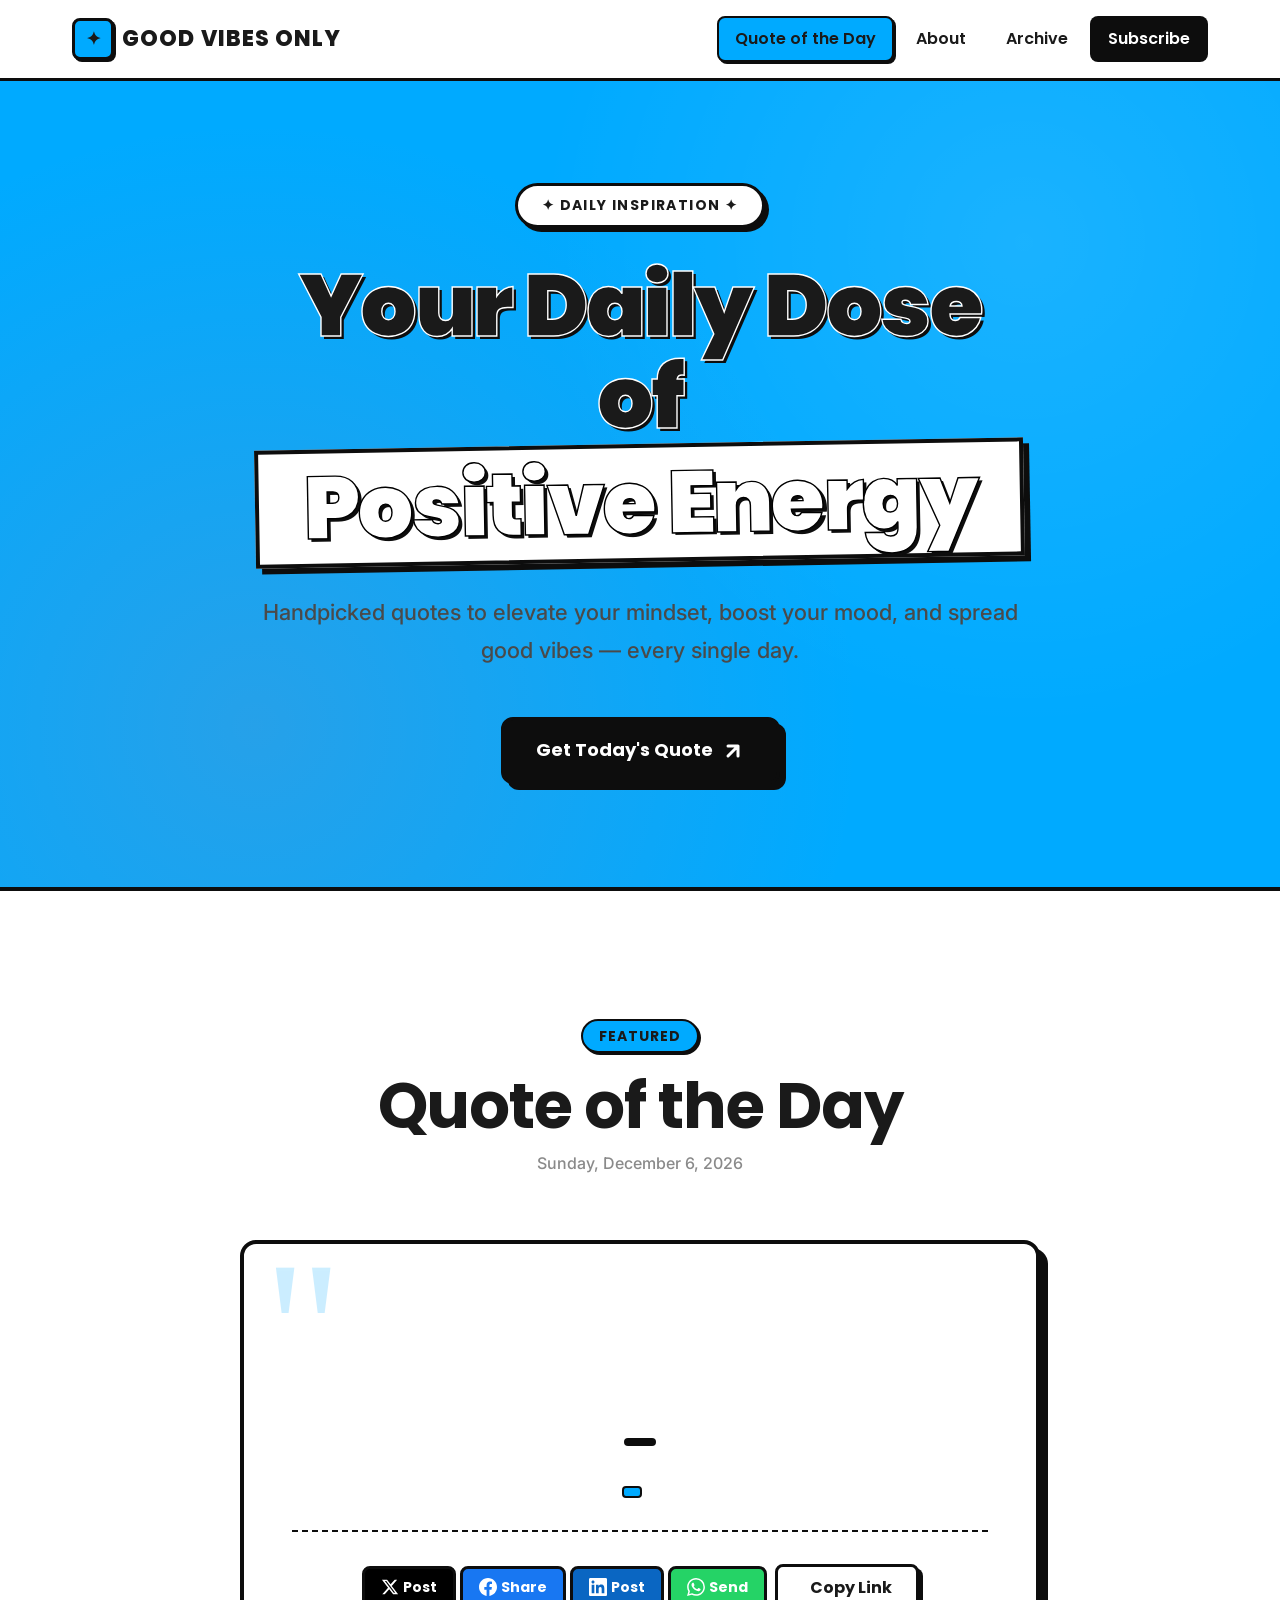
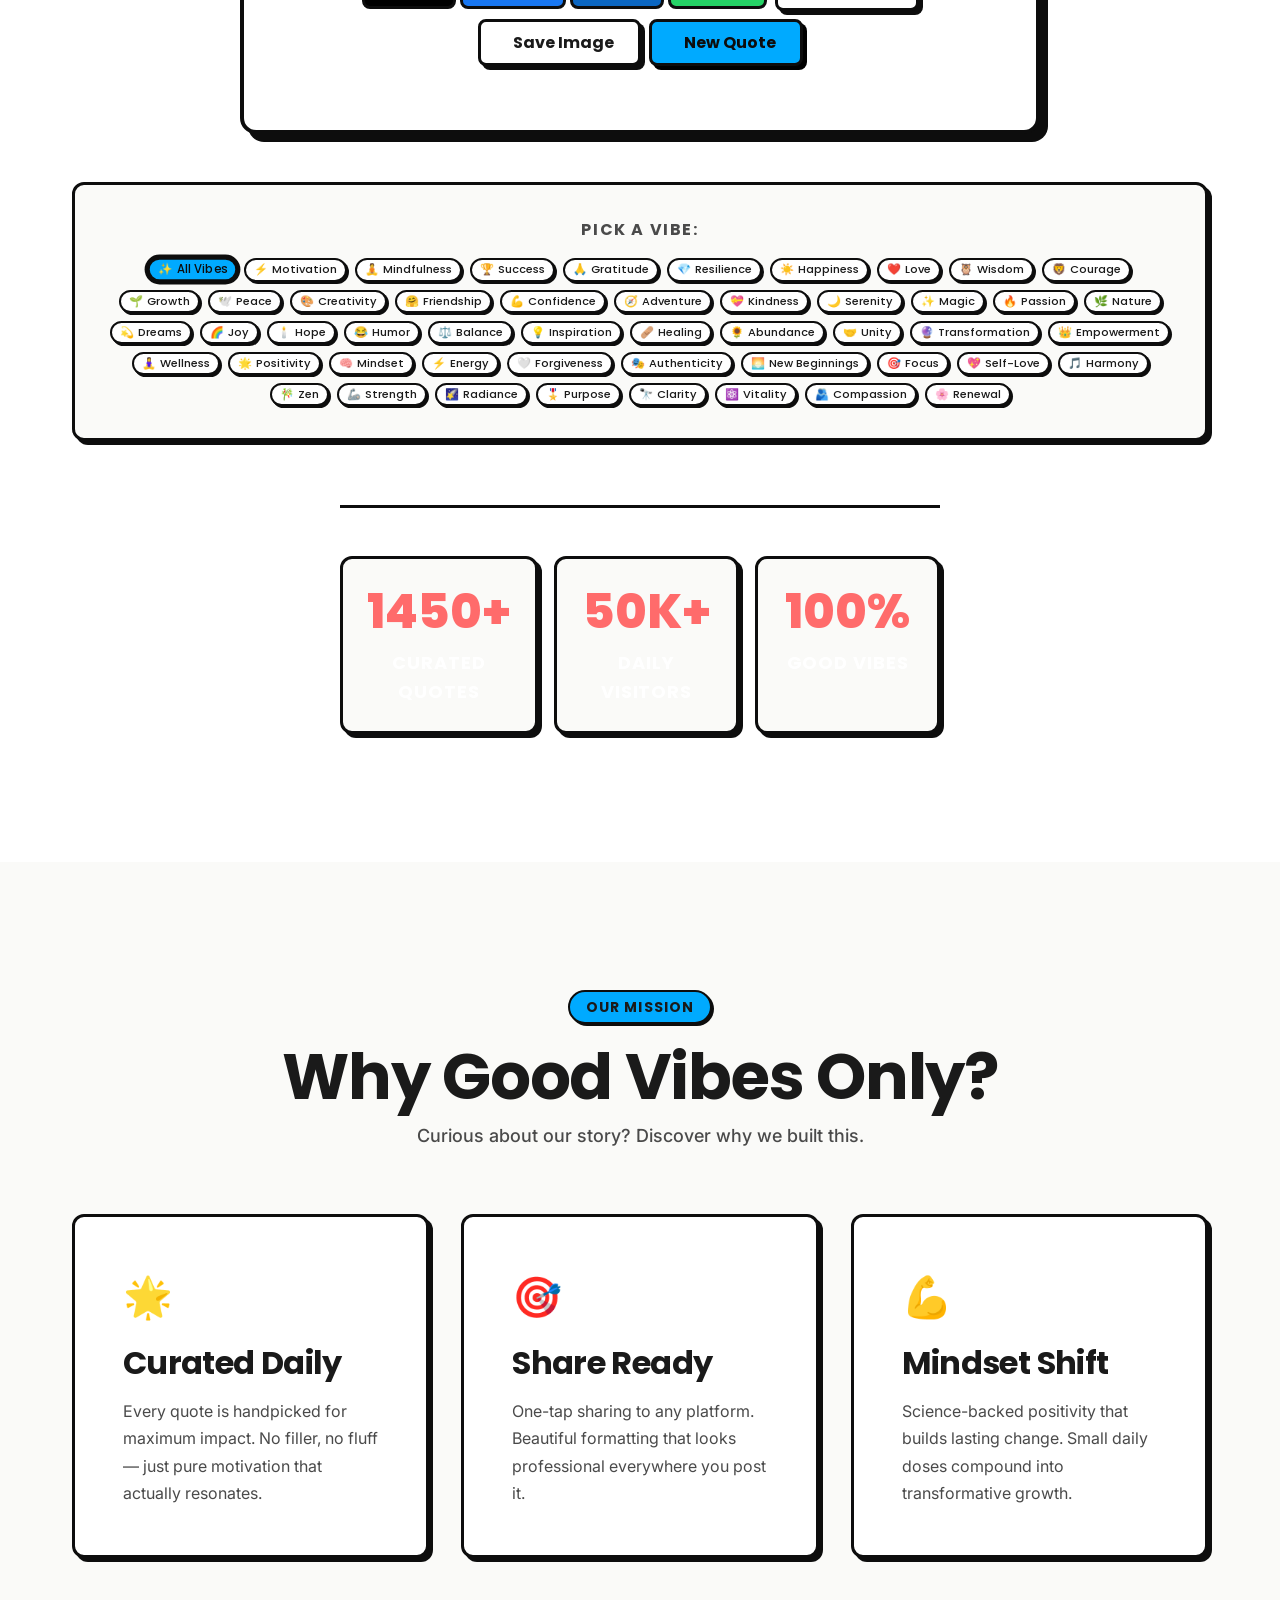
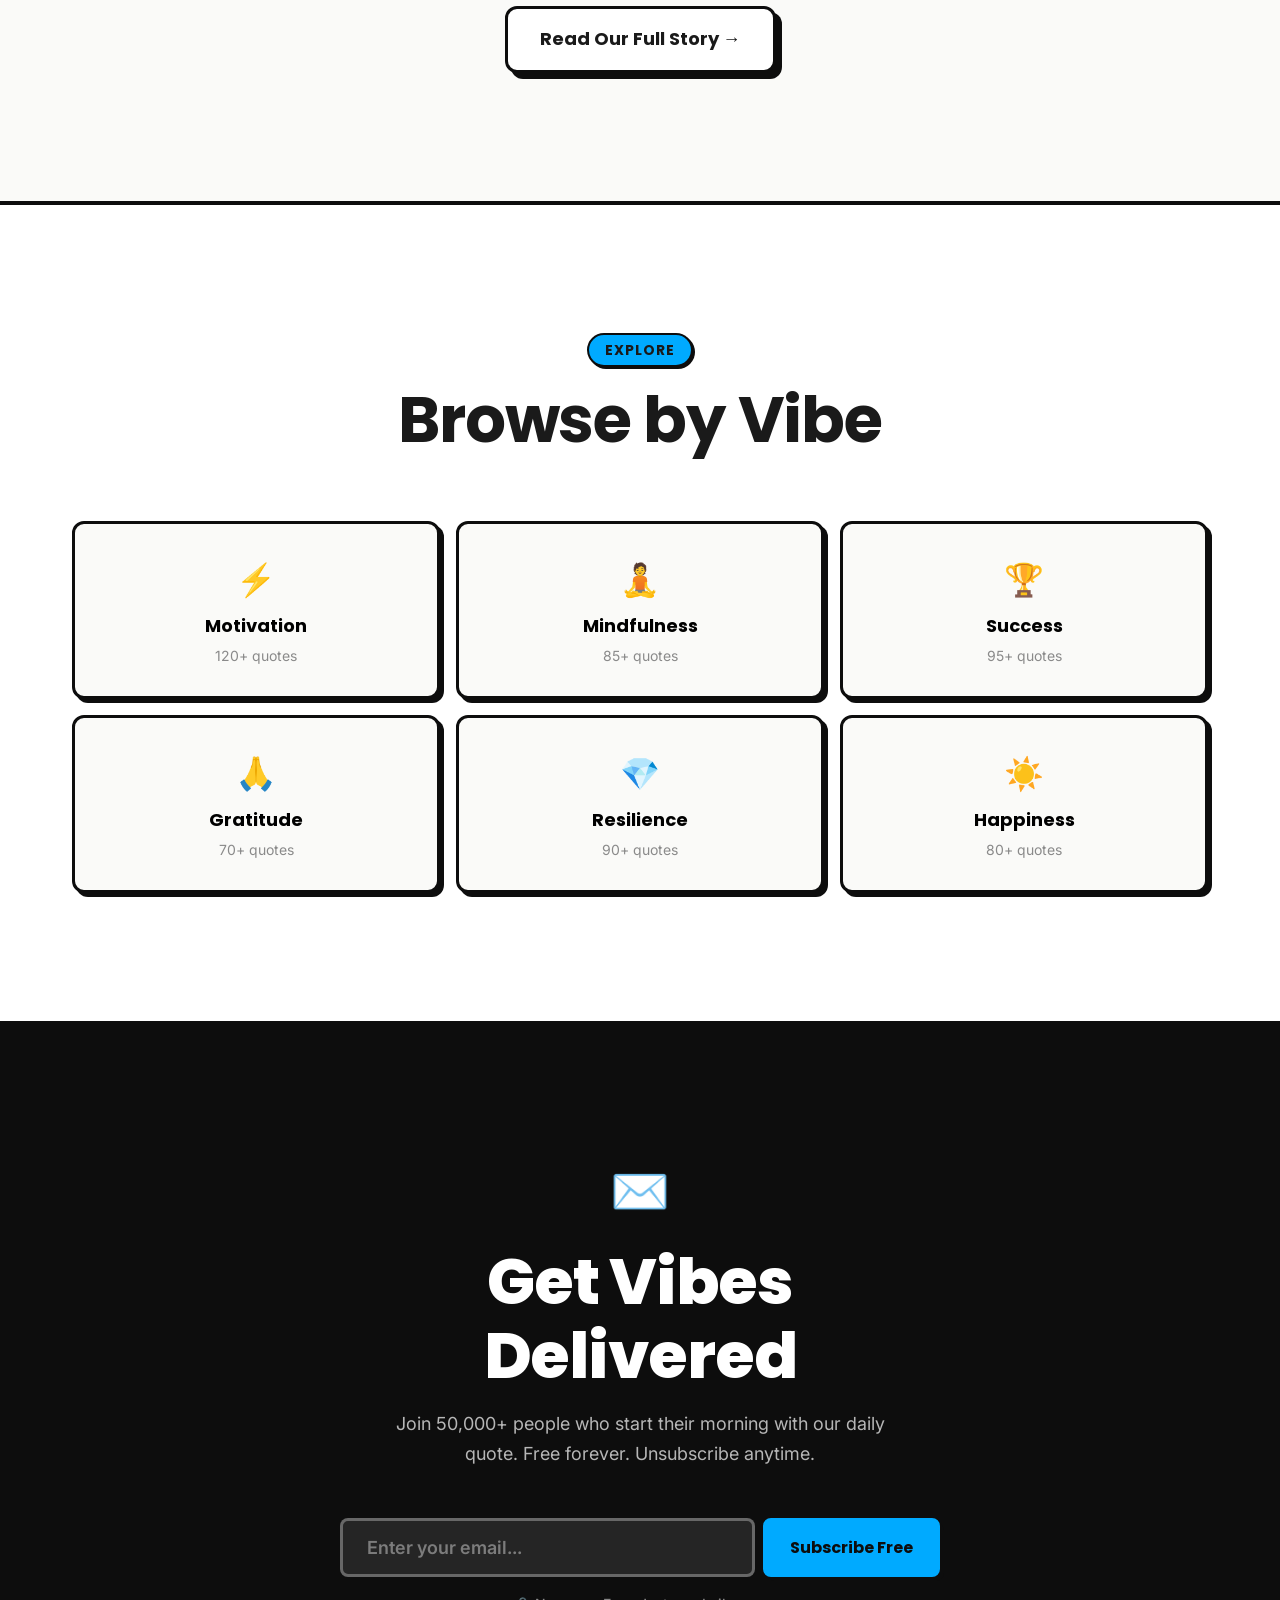
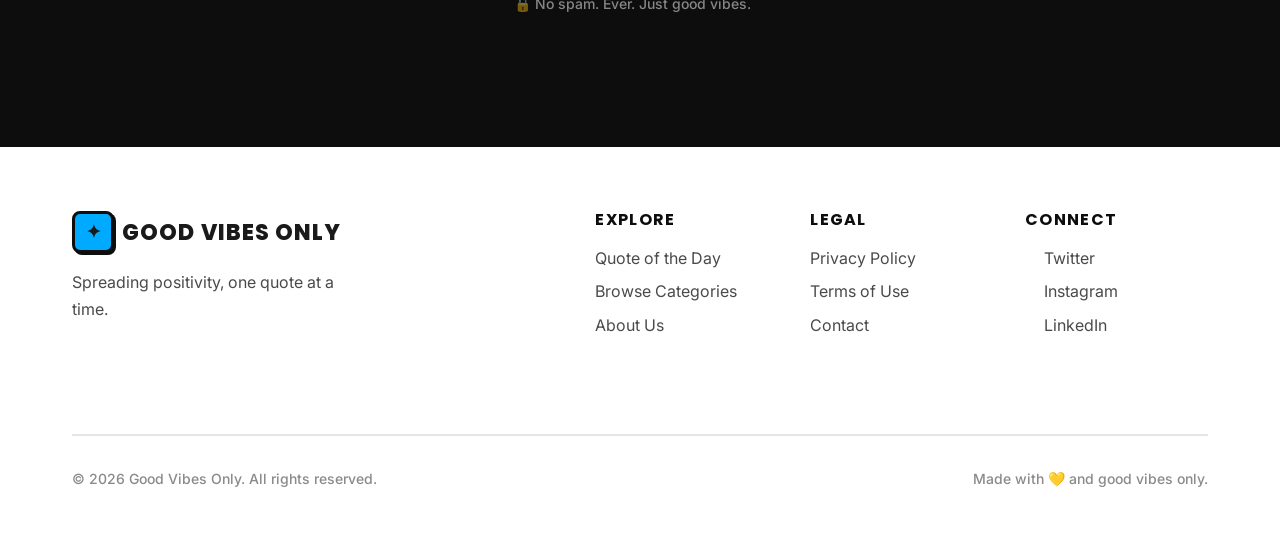
==== commit 7570b23e: "Fix: change QOTD anchor to #quote-date" ====
--- a/index.html
+++ b/index.html
@@ -93,7 +93,7 @@
             </a>
             <nav class="main-nav" role="navigation" aria-label="Main navigation">
                 <ul class="nav-list">
-                    <li><a data-route="/#quote-card" class="nav-link active">Quote of the Day</a></li>
+                    <li><a data-route="/#quote-date" class="nav-link active">Quote of the Day</a></li>
                     <li><a data-route="/about" class="nav-link">About</a></li>
                     <li><a data-route="/#archive" class="nav-link">Archive</a></li>
                     <li><a data-route="/#subscribe" class="nav-link nav-cta">Subscribe</a></li>
@@ -122,7 +122,7 @@
                         <span class="hero-accent">Positive Energy</span>
                     </h1>
                     <p class="hero-subtitle">Handpicked quotes to elevate your mindset, boost your mood, and spread good vibes — every single day.</p>
-                    <a data-route="/#quote-card" href="#quote-card" class="btn btn-primary btn-large">
+                    <a data-route="/#quote-date" href="#quote-date" class="btn btn-primary btn-large">
                         <span>Get Today's Quote</span>
                         <svg class="btn-arrow" viewBox="0 0 24 24" fill="none" stroke="currentColor" stroke-width="3" stroke-linecap="round" stroke-linejoin="round" aria-hidden="true"><path d="M7 17L17 7M17 7H7M17 7V17"/></svg>
                     </a>
@@ -141,7 +141,7 @@
                     </header>
 
                     <!-- Scroll Target (hides FEATURED badge above viewport) -->
-                    <div id="quote-card" style="scroll-margin-top: -80px;"></div>
+
 
                     <!-- Quote Card (Screenshot Optimized) -->
                     <article class="quote-card" itemprop="https://schema.org/Quote">
@@ -844,7 +844,7 @@
                 <div class="footer-col">
                     <h3 class="footer-heading">Explore</h3>
                     <ul class="footer-links">
-                        <li><a data-route="/#quote-card">Quote of the Day</a></li>
+                        <li><a data-route="/#quote-date">Quote of the Day</a></li>
                         <li><a data-route="/#archive">Browse Categories</a></li>
                         <li><a data-route="/about">About Us</a></li>
                     </ul>
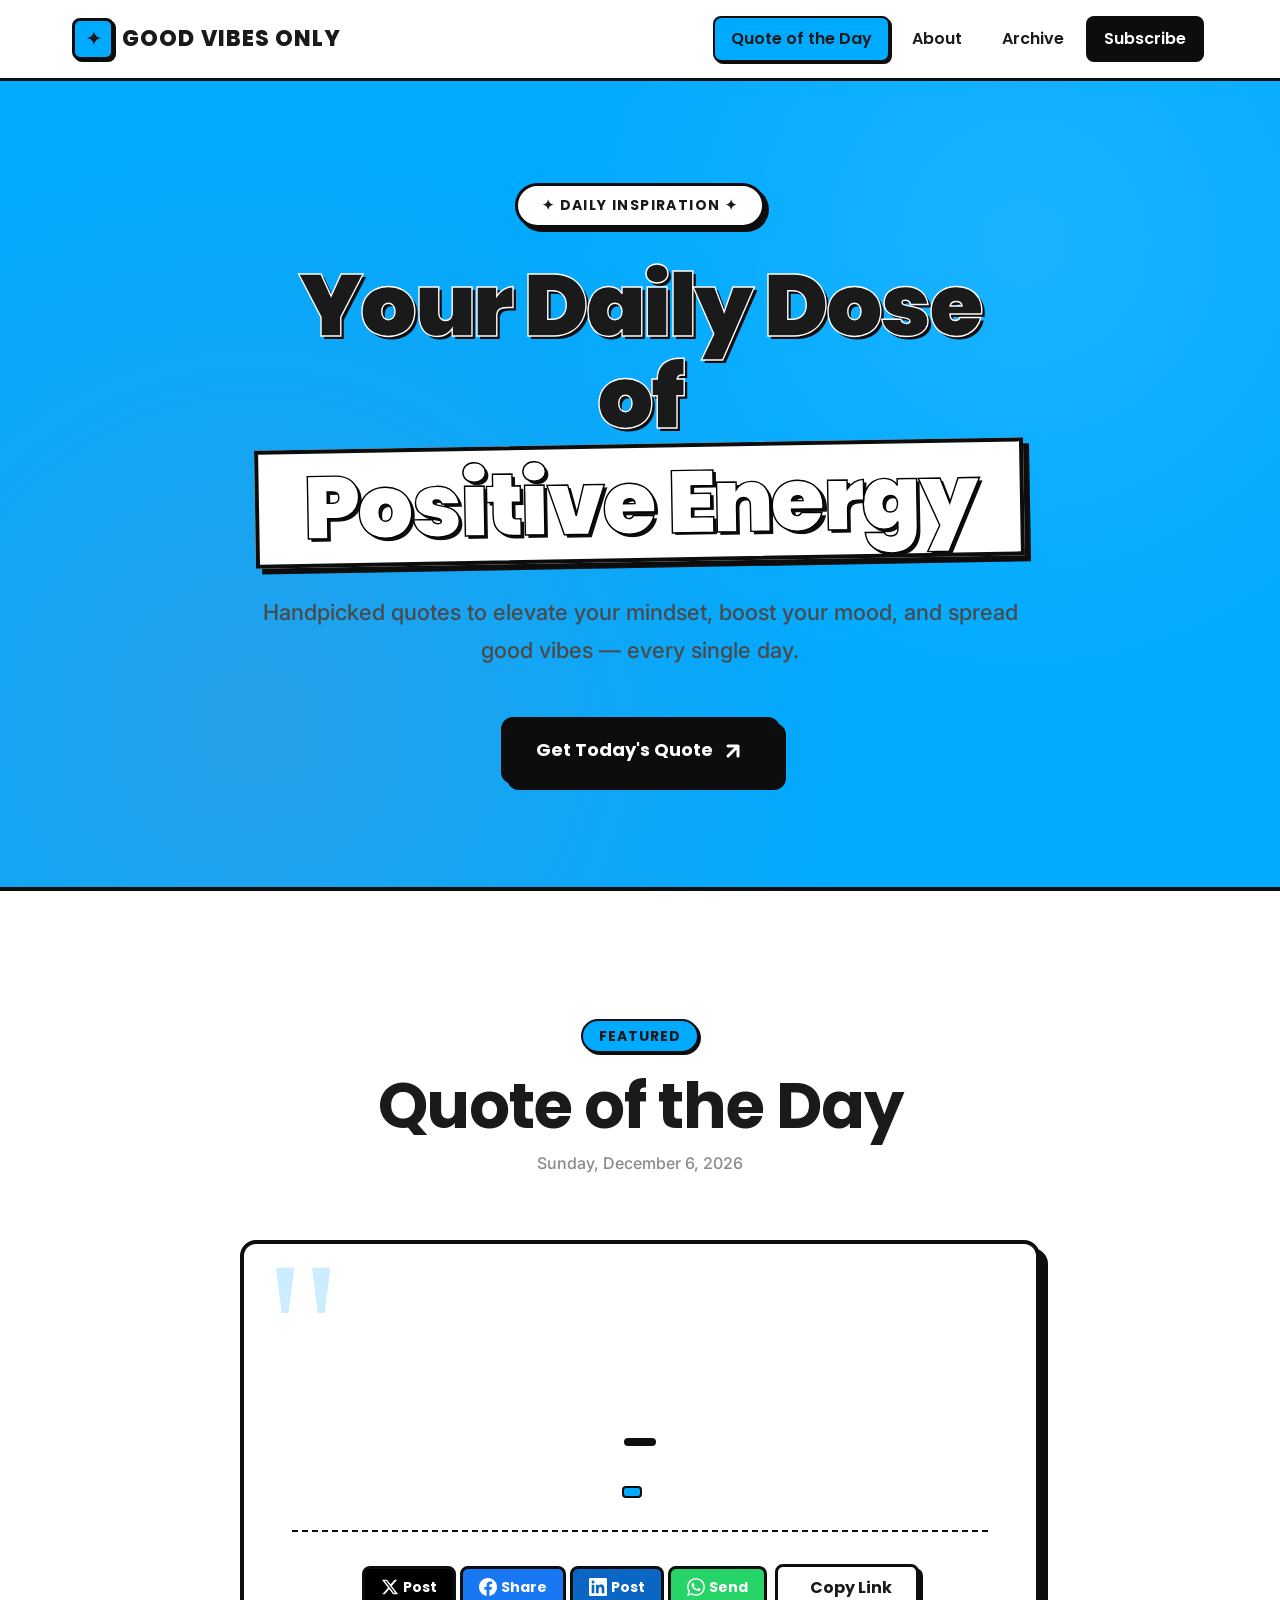
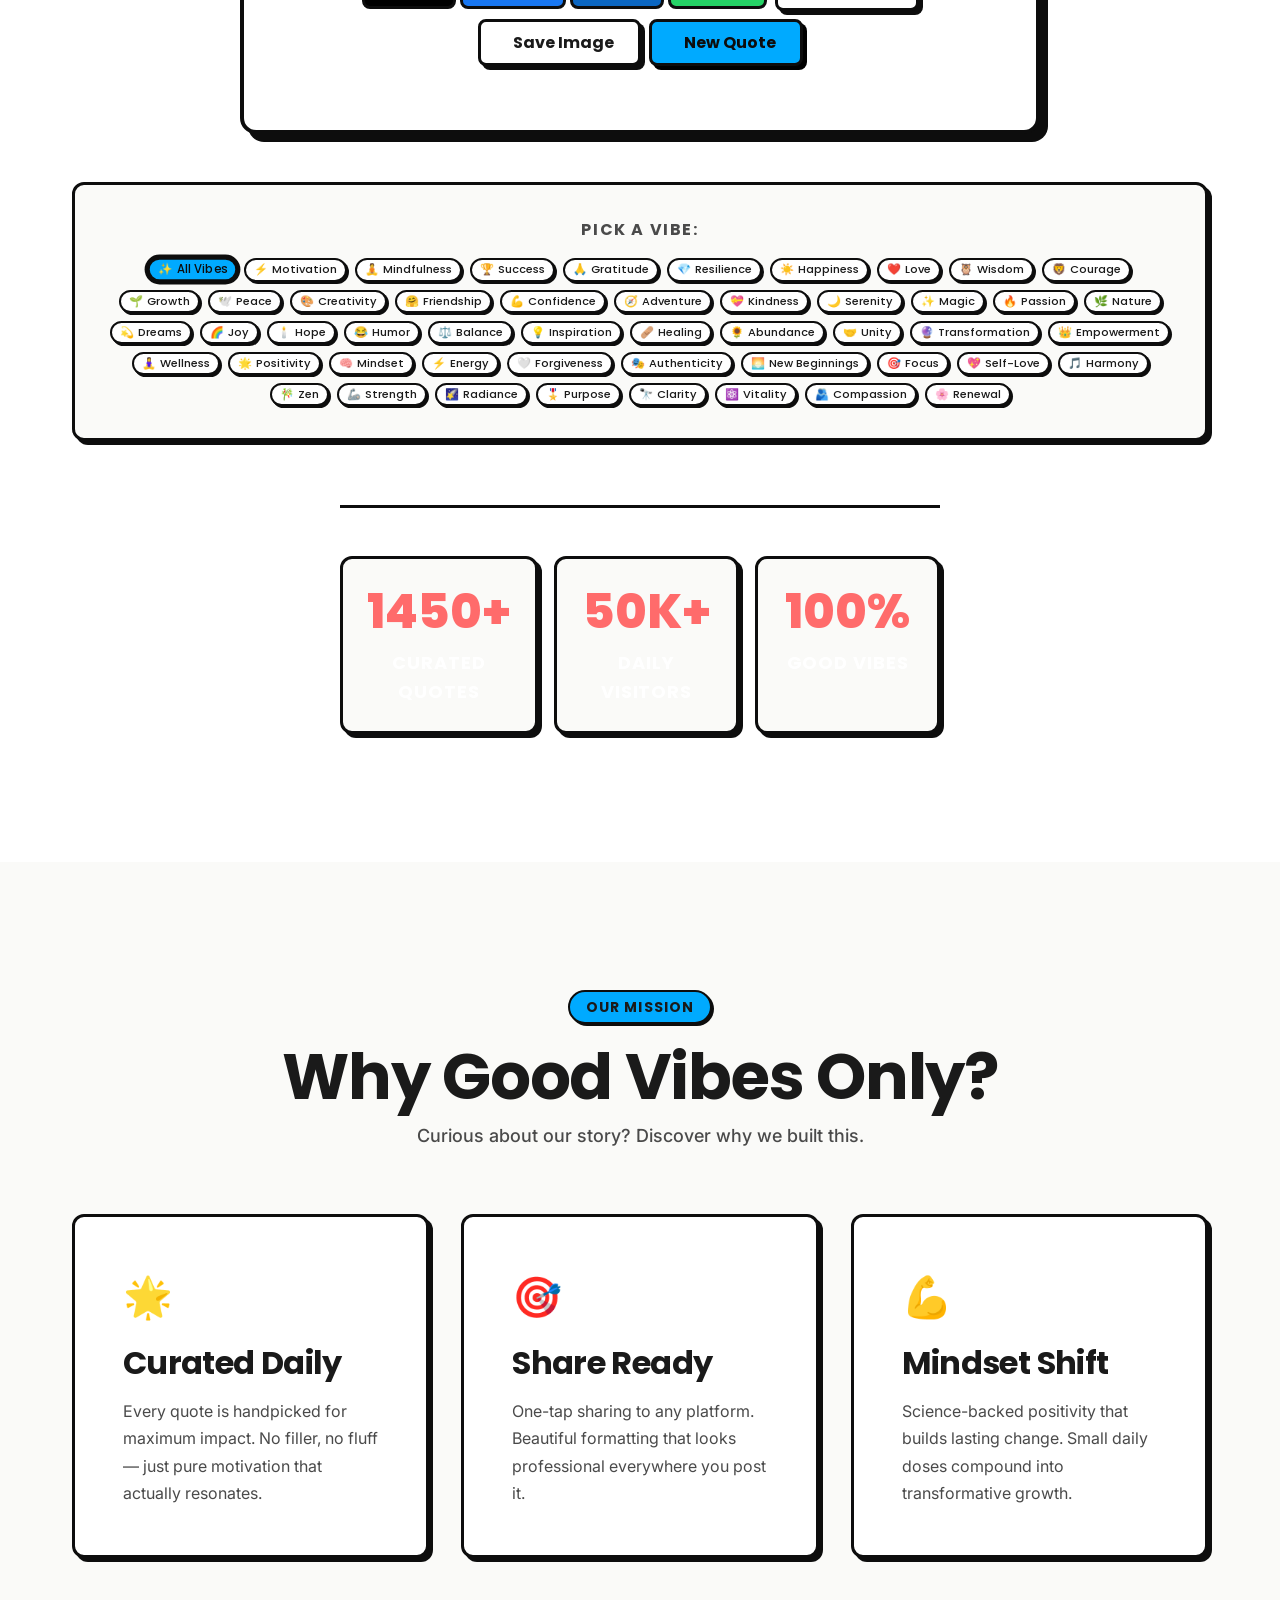
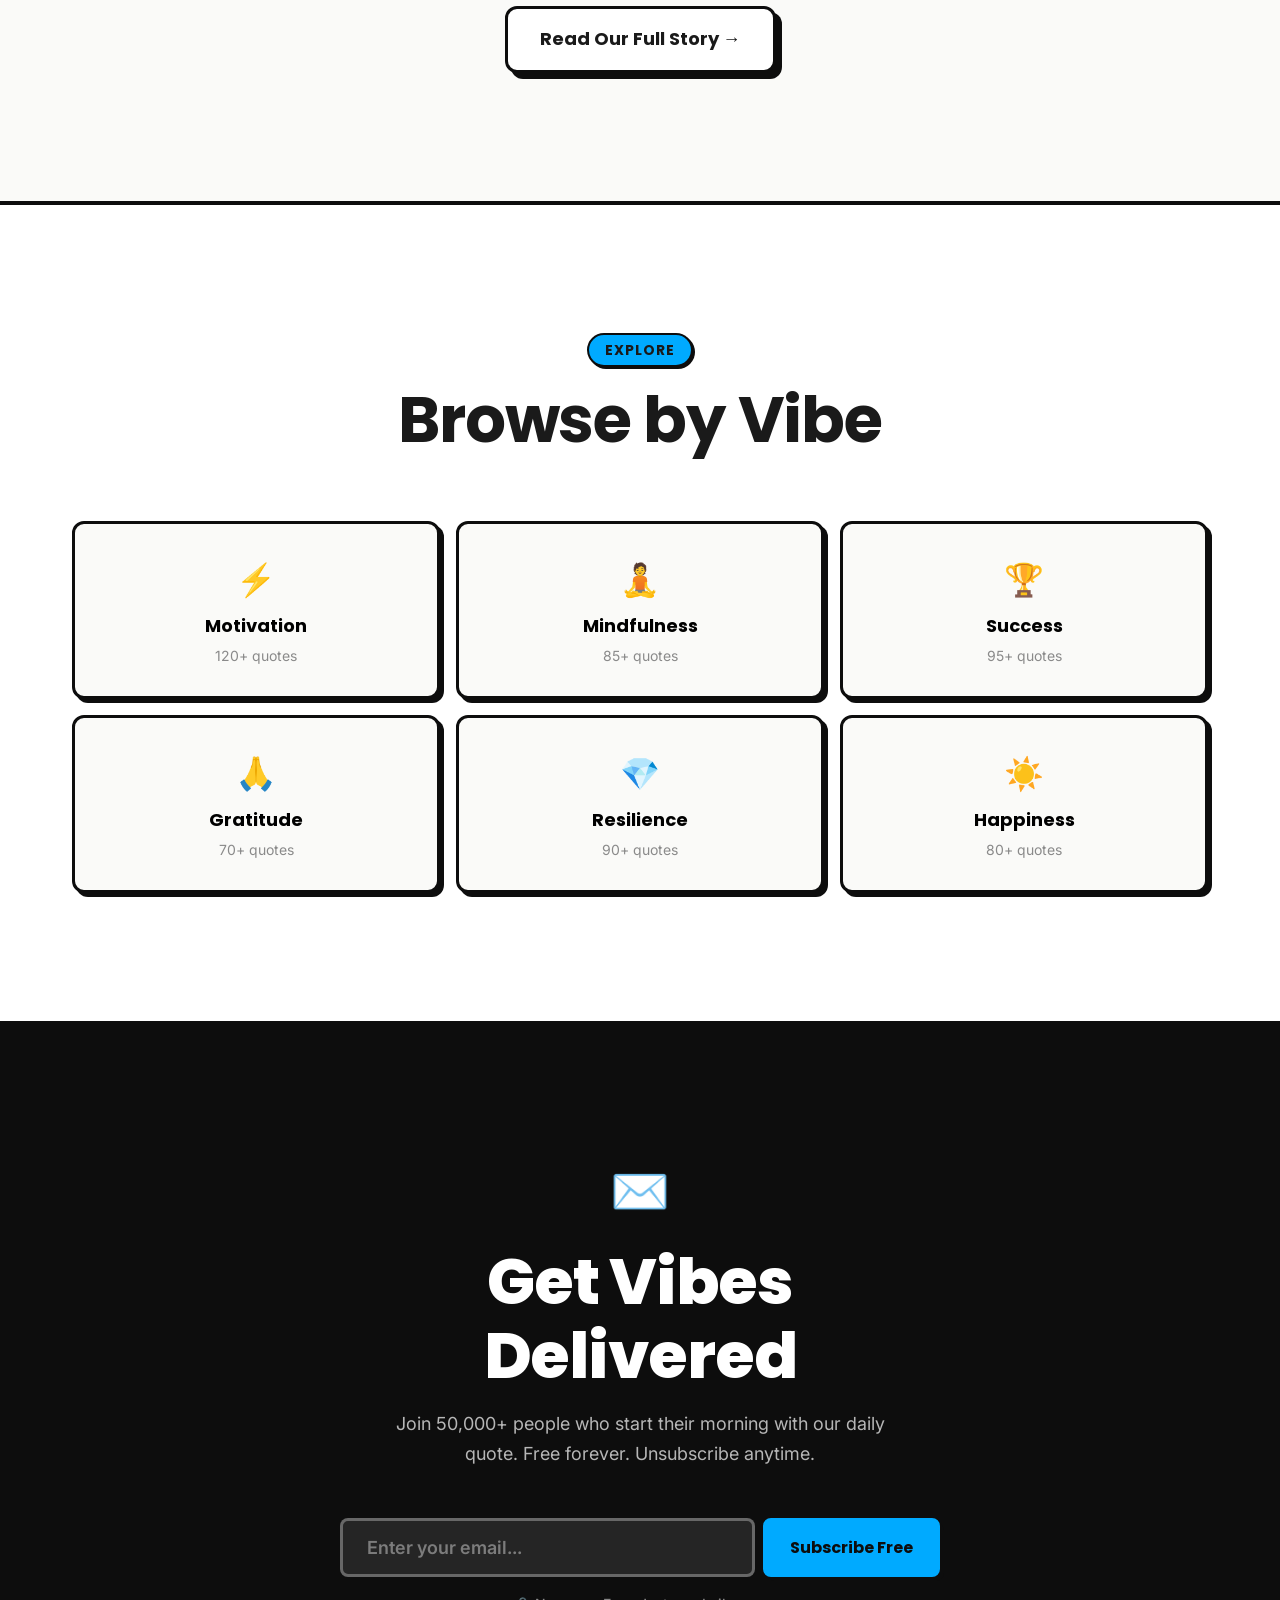
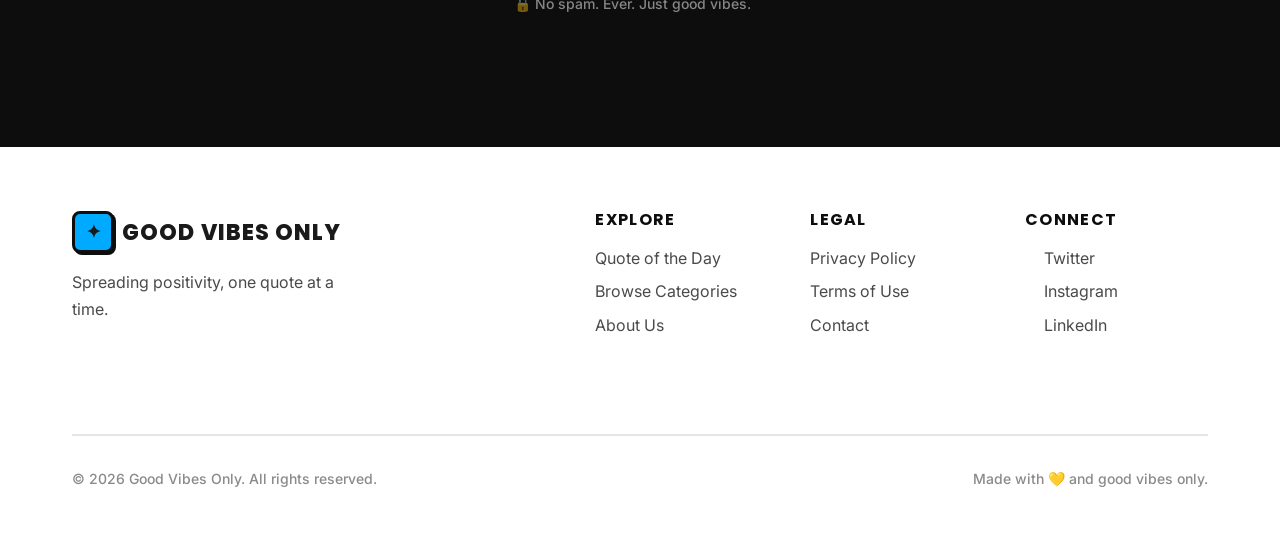
==== commit 643e65c9: "Add hidden link to Template Editor" ====
--- a/index.html
+++ b/index.html
@@ -97,6 +97,7 @@
                     <li><a data-route="/about" class="nav-link">About</a></li>
                     <li><a data-route="/#archive" class="nav-link">Archive</a></li>
                     <li><a data-route="/#subscribe" class="nav-link nav-cta">Subscribe</a></li>
+                    <li><a href="qotdedit.html" class="nav-link" style="display:none;" title="Template Editor (Hidden)">🎨 Editor</a></li>
                 </ul>
             </nav>
             <button class="mobile-menu-toggle" aria-label="Toggle menu" aria-expanded="false">
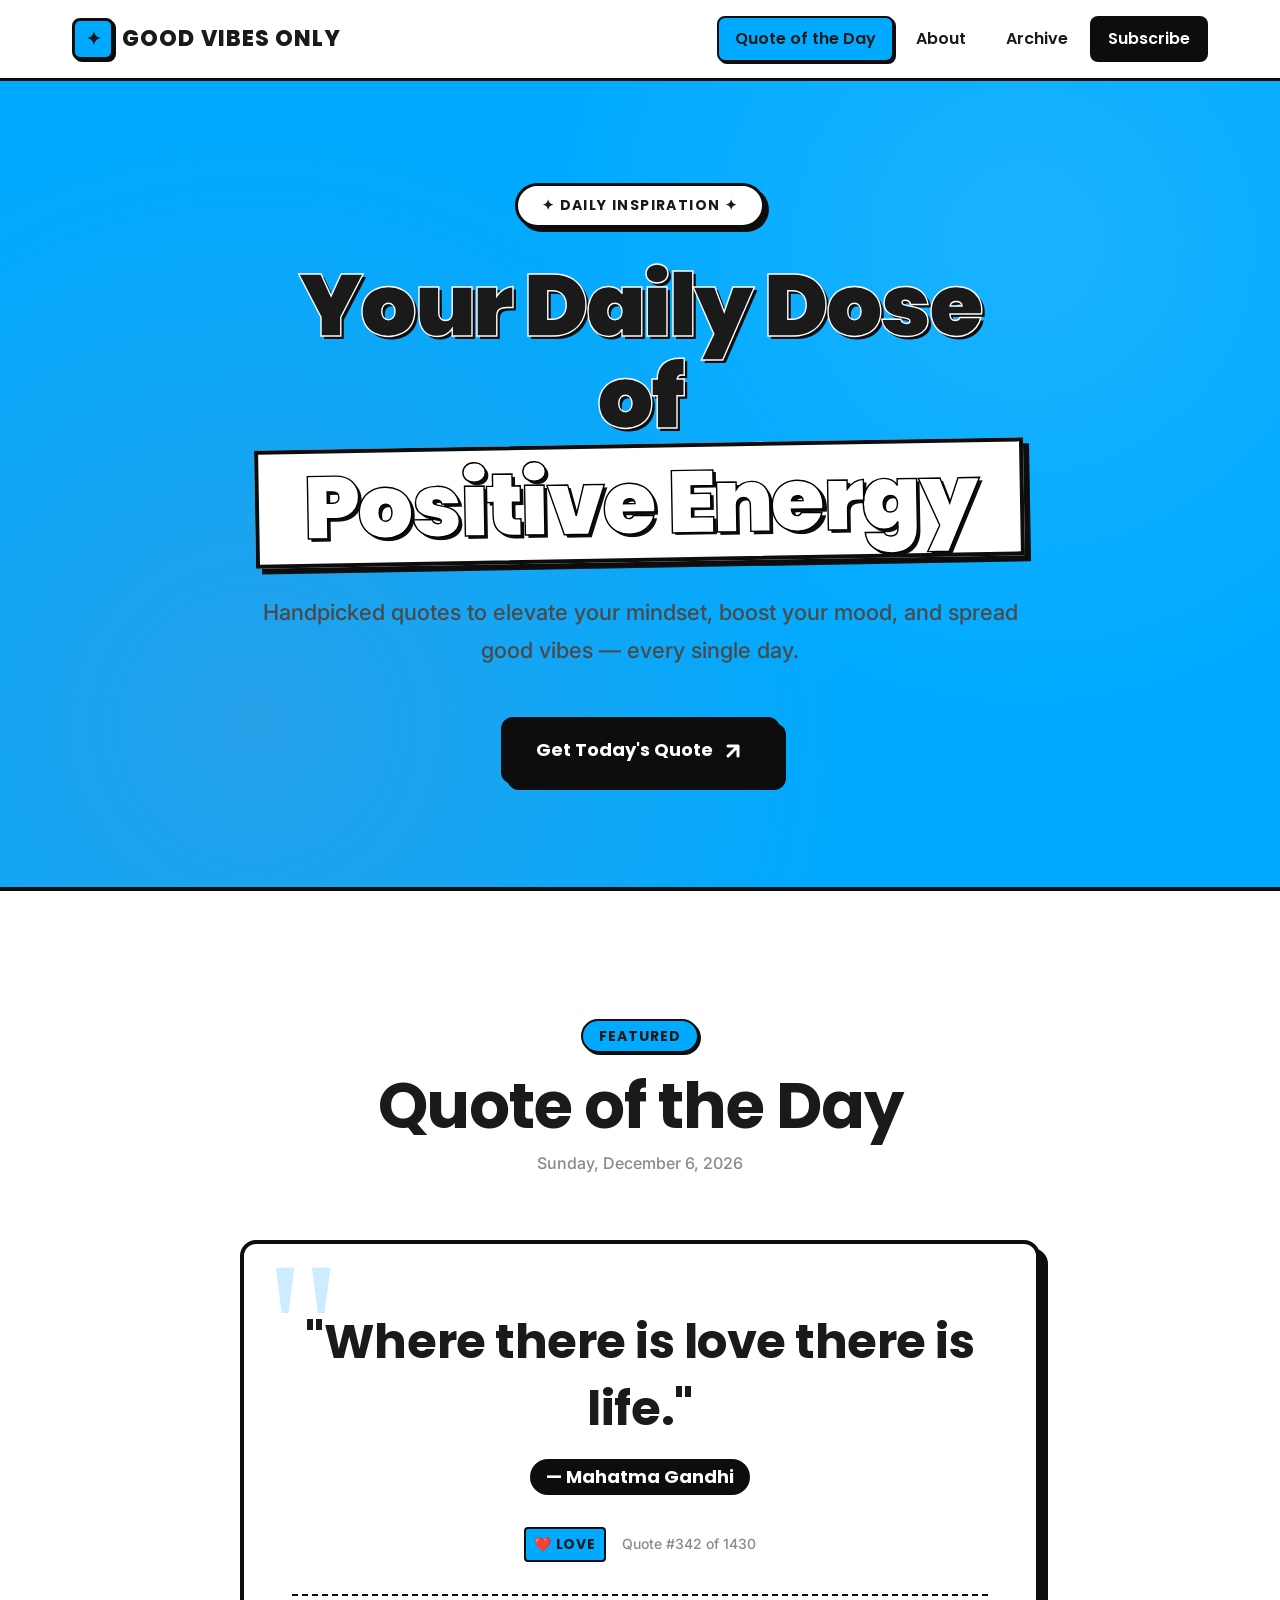
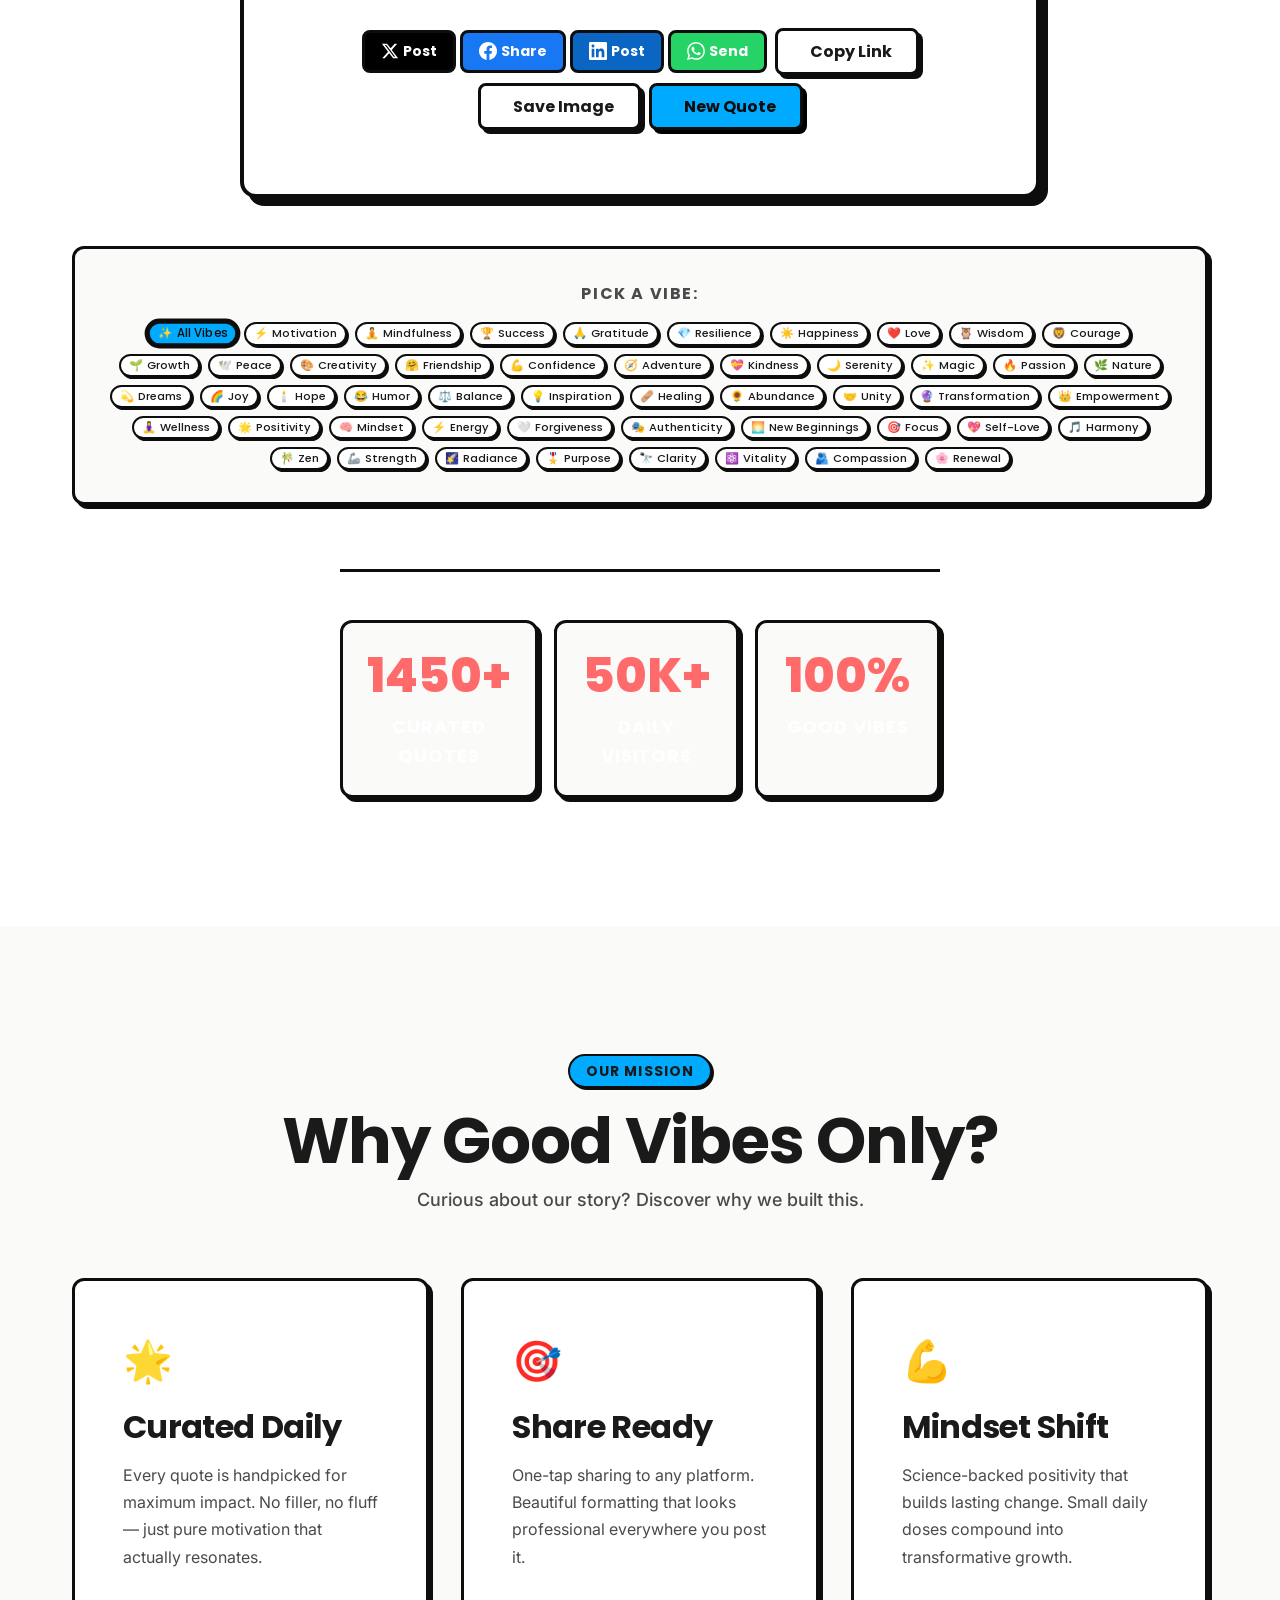
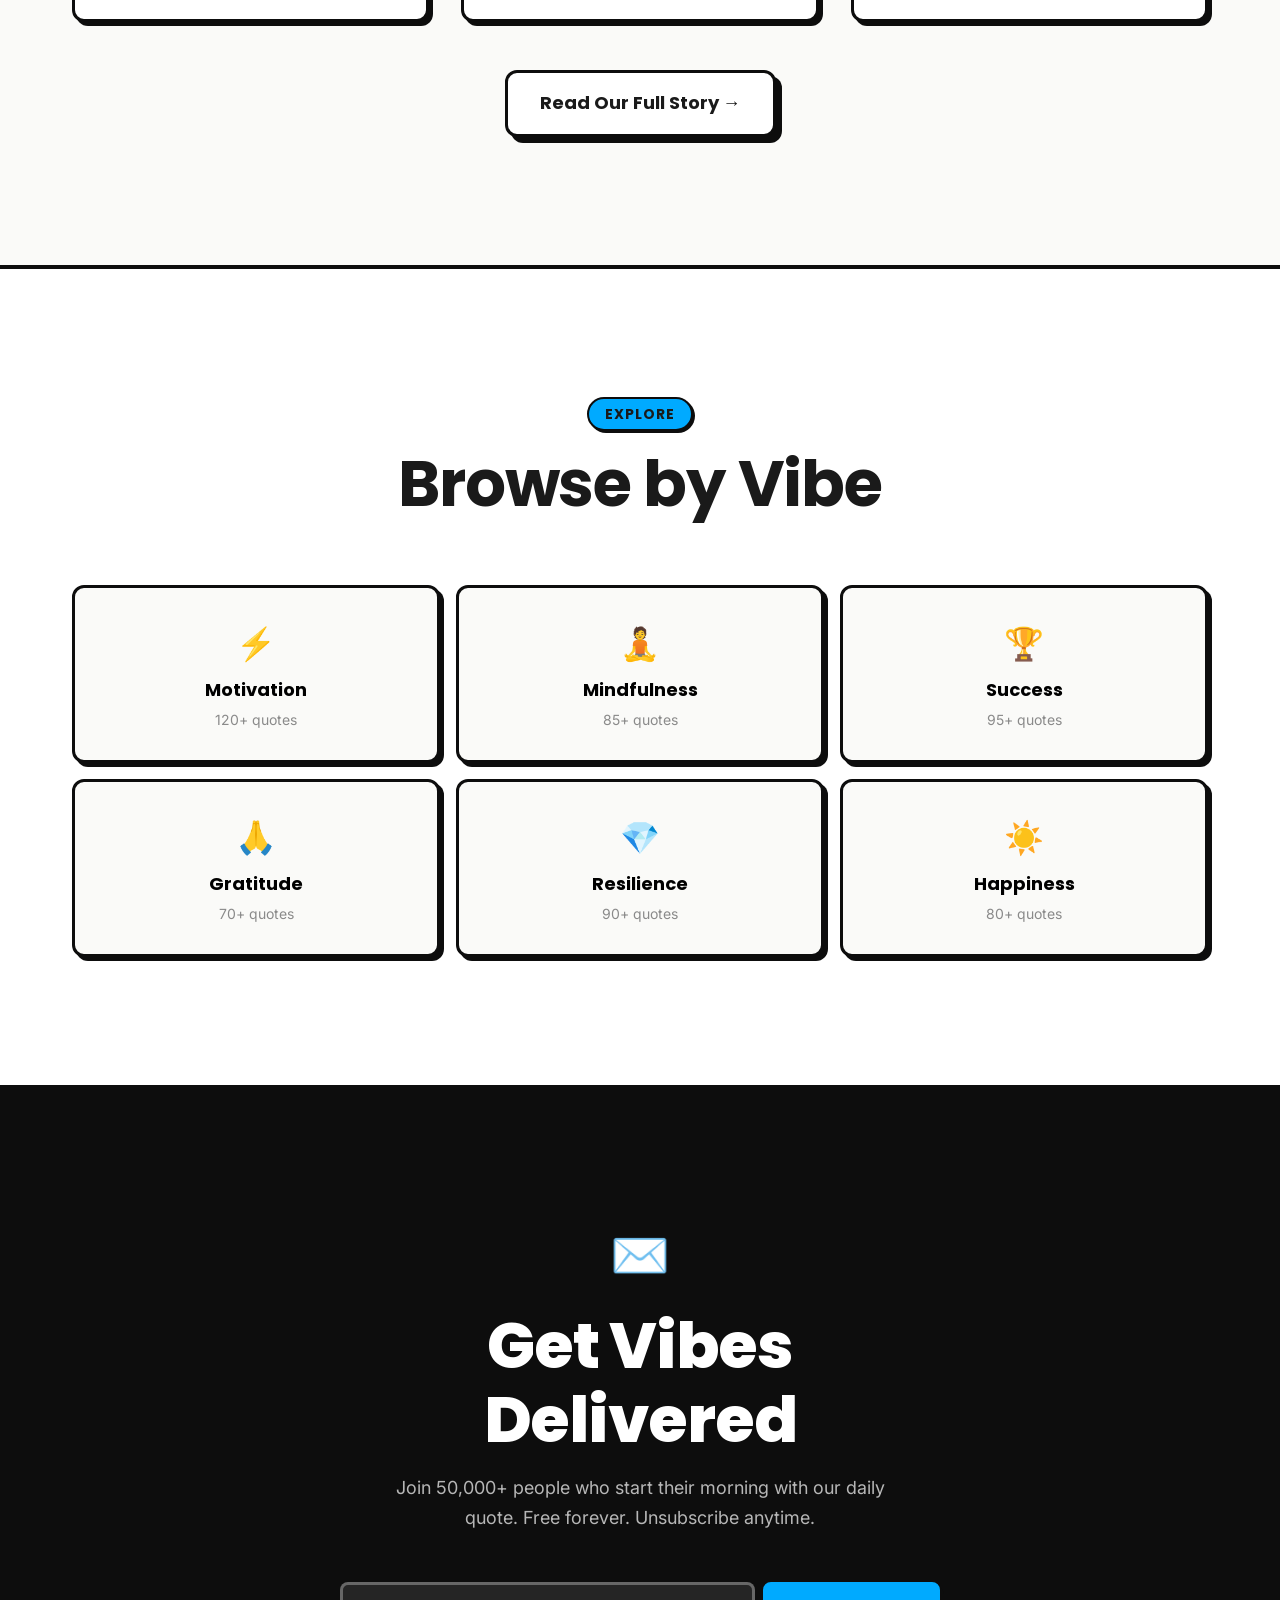
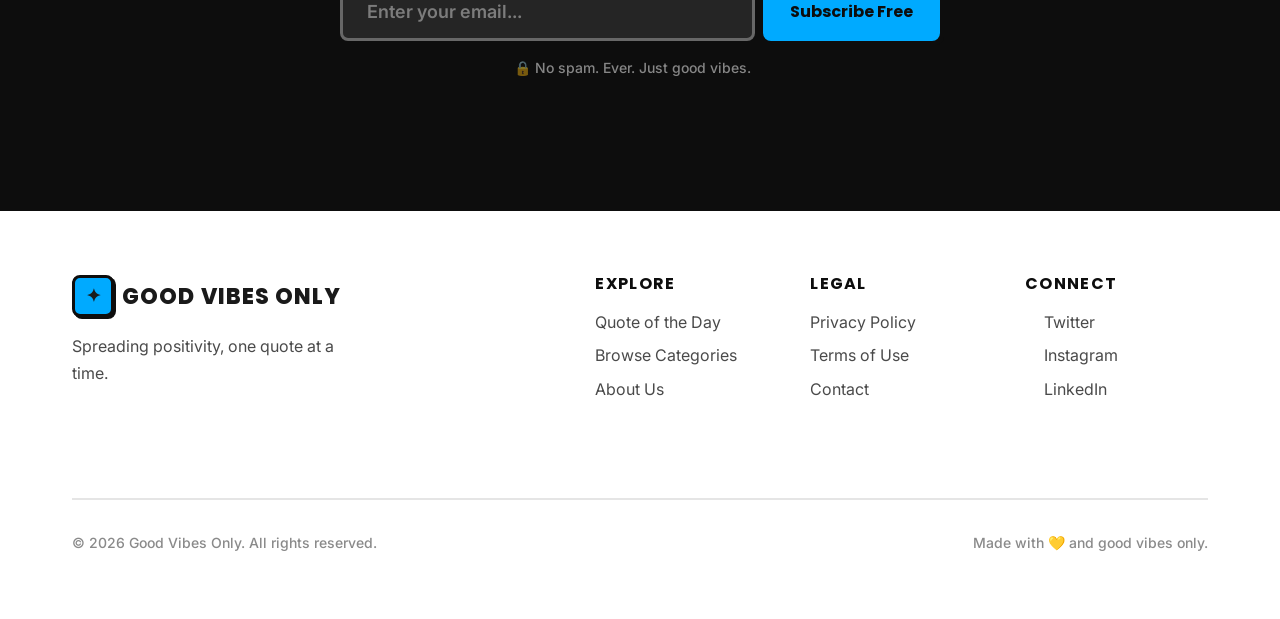
==== commit 9d4ff1fe: "Fix missing quote-card ID attribute" ====
--- a/index.html
+++ b/index.html
@@ -75,9 +75,9 @@
     <link href="https://fonts.googleapis.com/css2?family=Poppins:wght@500;600;700;800;900&family=Inter:wght@400;500;600&display=swap" rel="stylesheet">
     
     <!-- ========== STYLESHEETS ========== -->
-    <link rel="stylesheet" href="css/styles.css" id="layout-1">
-    <link rel="stylesheet" href="css/styles-blue.css" id="layout-2" disabled>
-    <link rel="stylesheet" href="css/about.css">
+    <link rel="stylesheet" href="/css/styles.css" id="layout-1">
+    <link rel="stylesheet" href="/css/styles-blue.css" id="layout-2" disabled>
+    <link rel="stylesheet" href="/css/about.css">
 </head>
 
 <body>
@@ -93,11 +93,10 @@
             </a>
             <nav class="main-nav" role="navigation" aria-label="Main navigation">
                 <ul class="nav-list">
-                    <li><a data-route="/#quote-date" class="nav-link active">Quote of the Day</a></li>
+                    <li><a data-route="/#quote-of-the-day" class="nav-link active">Quote of the Day</a></li>
                     <li><a data-route="/about" class="nav-link">About</a></li>
                     <li><a data-route="/#archive" class="nav-link">Archive</a></li>
                     <li><a data-route="/#subscribe" class="nav-link nav-cta">Subscribe</a></li>
-                    <li><a href="qotdedit.html" class="nav-link" style="display:none;" title="Template Editor (Hidden)">🎨 Editor</a></li>
                 </ul>
             </nav>
             <button class="mobile-menu-toggle" aria-label="Toggle menu" aria-expanded="false">
@@ -123,7 +122,7 @@
                         <span class="hero-accent">Positive Energy</span>
                     </h1>
                     <p class="hero-subtitle">Handpicked quotes to elevate your mindset, boost your mood, and spread good vibes — every single day.</p>
-                    <a data-route="/#quote-date" href="#quote-date" class="btn btn-primary btn-large">
+                    <a data-route="/#quote-of-the-day" href="#quote-of-the-day" class="btn btn-primary btn-large">
                         <span>Get Today's Quote</span>
                         <svg class="btn-arrow" viewBox="0 0 24 24" fill="none" stroke="currentColor" stroke-width="3" stroke-linecap="round" stroke-linejoin="round" aria-hidden="true"><path d="M7 17L17 7M17 7H7M17 7V17"/></svg>
                     </a>
@@ -141,11 +140,8 @@
                         <time id="quote-date" class="quote-date" datetime=""></time>
                     </header>
 
-                    <!-- Scroll Target (hides FEATURED badge above viewport) -->
-
-
                     <!-- Quote Card (Screenshot Optimized) -->
-                    <article class="quote-card" itemprop="https://schema.org/Quote">
+                    <article class="quote-card" id="quote-card" itemscope itemtype="https://schema.org/Quote">
                         
                         <!-- Quote Content -->
                         <blockquote class="quote-content" itemprop="text">
@@ -845,7 +841,7 @@
                 <div class="footer-col">
                     <h3 class="footer-heading">Explore</h3>
                     <ul class="footer-links">
-                        <li><a data-route="/#quote-date">Quote of the Day</a></li>
+                        <li><a data-route="/#quote-of-the-day">Quote of the Day</a></li>
                         <li><a data-route="/#archive">Browse Categories</a></li>
                         <li><a data-route="/about">About Us</a></li>
                     </ul>
@@ -881,9 +877,9 @@
     </div>
 
     <!-- ===== JAVASCRIPT ===== -->
-    <script src="js/quotes.js"></script>
-    <script src="js/main.js"></script>
-    <script src="js/router.js"></script>
-    <script src="js/about.js"></script>
+    <script src="/js/quotes.js"></script>
+    <script src="/js/main.js"></script>
+    <script src="/js/router.js"></script>
+    <script src="/js/about.js"></script>
 </body>
 </html>
